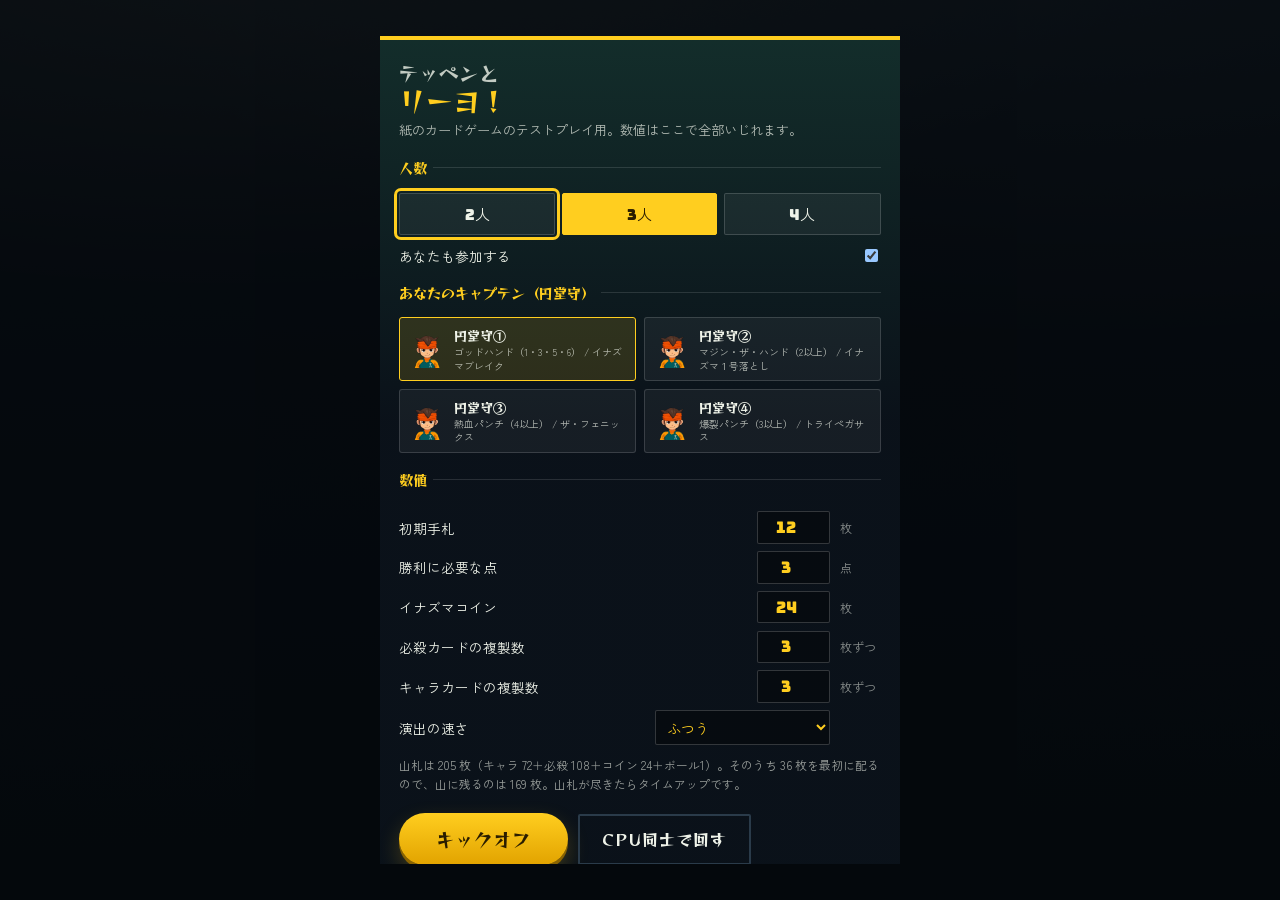
==== index.html @ 07a23176 "テストプレイ環境をゼロから作り直し 旧版の3つの問題に対応した。  1. 操作：右パネルのA/B/Cメニューを廃止し、カードを直接さわる方式に変更。    撃てるカードは黄色く光って「撃てる」と表示、" ====
<!doctype html>
<html lang="ja">
<head>
<meta charset="utf-8">
<meta name="viewport" content="width=device-width, initial-scale=1, viewport-fit=cover">
<meta name="color-scheme" content="dark">
<title>テッペンとリーヨ！ ── テストプレイ</title>
<link rel="preconnect" href="https://fonts.googleapis.com">
<link rel="preconnect" href="https://fonts.gstatic.com" crossorigin>
<link href="https://fonts.googleapis.com/css2?family=Reggae+One&family=Zen+Kaku+Gothic+New:wght@400;700;900&family=Bungee&display=swap" rel="stylesheet">
<link rel="stylesheet" href="css/base.css">
<link rel="stylesheet" href="css/card.css">
<link rel="stylesheet" href="css/board.css">
<link rel="stylesheet" href="css/fx.css">
</head>
<body>

<div id="app" class="app" hidden>

  <header class="scoreboard" id="scoreboard">
    <div class="scoreboard__brand">
      <span class="brand__bolt" aria-hidden="true">⚡</span>
      <span class="brand__name">テッペンとリーヨ！</span>
    </div>
    <div class="scoreboard__rows" id="scoreRows"></div>
    <div class="scoreboard__tools">
      <button type="button" class="tool" id="btnLog" aria-pressed="false">記録</button>
      <button type="button" class="tool" id="btnMenu">設定</button>
    </div>
  </header>

  <main class="pitch" id="pitch">
    <svg class="pitch__lines" viewBox="0 0 400 700" preserveAspectRatio="none" aria-hidden="true">
      <g fill="none" stroke="var(--line)" stroke-width="2" opacity=".26">
        <rect x="10" y="10" width="380" height="680"/>
        <line x1="10" y1="350" x2="390" y2="350"/>
        <circle cx="200" cy="350" r="70"/>
        <circle cx="200" cy="350" r="4" fill="var(--line)" stroke="none"/>
        <rect x="90" y="10" width="220" height="90"/>
        <rect x="150" y="10" width="100" height="38"/>
        <rect x="90" y="600" width="220" height="90"/>
        <rect x="150" y="652" width="100" height="38"/>
        <path d="M130 100 A70 70 0 0 0 270 100"/>
        <path d="M130 600 A70 70 0 0 1 270 600"/>
      </g>
    </svg>

    <section class="opponents" id="opponents" aria-label="相手"></section>

    <section class="fieldzone" id="fieldzone">
      <div class="zone-head">
        <span class="zone-head__label">場</span>
        <span class="zone-head__hint" id="fieldHint">コイン1枚で拾える</span>
      </div>
      <div class="field" id="field"></div>
    </section>

    <section class="me" id="me" aria-label="自分"></section>
  </main>

  <footer class="handbar">
    <div class="handbar__meta" id="handMeta"></div>
    <div class="hand" id="hand" aria-label="手札（伏せて持つカード）"></div>
  </footer>

  <div class="banner" id="banner" hidden></div>
</div>

<!-- 演出レイヤー -->
<div class="fx" id="fx" aria-hidden="true"></div>

<!-- リアクションなどの選択 -->
<div class="chooser" id="chooser" hidden>
  <div class="chooser__panel" role="dialog" aria-modal="true" aria-labelledby="chooserTitle">
    <h2 class="chooser__title" id="chooserTitle"></h2>
    <p class="chooser__sub" id="chooserSub"></p>
    <div class="chooser__cards" id="chooserCards"></div>
    <div class="chooser__foot" id="chooserFoot"></div>
  </div>
</div>

<!-- 記録（補助） -->
<aside class="logpane" id="logpane" hidden>
  <div class="logpane__head">記録<button type="button" class="logpane__close" id="btnLogClose">閉じる</button></div>
  <ol class="logpane__list" id="logList"></ol>
</aside>

<!-- 設定 / 開始 -->
<dialog class="sheet" id="setup">
  <form method="dialog" class="sheet__inner">
    <h1 class="sheet__title"><span>テッペンと</span><em>リーヨ！</em></h1>
    <p class="sheet__lead">紙のカードゲームのテストプレイ用。数値はここで全部いじれます。</p>

    <fieldset class="grp">
      <legend>人数</legend>
      <div class="seg" id="segPlayers" role="radiogroup" aria-label="人数"></div>
      <label class="row"><span>あなたも参加する</span>
        <input type="checkbox" id="optHuman" checked></label>
    </fieldset>

    <fieldset class="grp">
      <legend>あなたのキャプテン（円堂守）</legend>
      <div class="capgrid" id="capGrid"></div>
    </fieldset>

    <fieldset class="grp">
      <legend>数値</legend>
      <label class="num"><span>初期手札</span><input type="number" id="optHand" min="3" max="20" value="12"><i>枚</i></label>
      <label class="num"><span>勝利に必要な点</span><input type="number" id="optWin" min="1" max="9" value="3"><i>点</i></label>
      <label class="num"><span>イナズマコイン</span><input type="number" id="optCoin" min="0" max="80" value="24"><i>枚</i></label>
      <label class="num"><span>必殺カードの複製数</span><input type="number" id="optTech" min="1" max="6" value="3"><i>枚ずつ</i></label>
      <label class="num"><span>キャラカードの複製数</span><input type="number" id="optChar" min="1" max="6" value="3"><i>枚ずつ</i></label>
      <label class="num"><span>演出の速さ</span>
        <select id="optSpeed">
          <option value="1">じっくり</option>
          <option value="0.55" selected>ふつう</option>
          <option value="0.3">はやい</option>
          <option value="0">なし（数値だけ見る）</option>
        </select><i></i></label>
      <p class="grp__note" id="deckNote"></p>
    </fieldset>

    <div class="sheet__actions">
      <button type="button" class="btn btn--go" id="btnStart">キックオフ</button>
      <button type="button" class="btn btn--sub" id="btnSim">CPU同士で回す</button>
    </div>
  </form>
</dialog>

<!-- 一括対戦 -->
<dialog class="sheet" id="simdlg">
  <div class="sheet__inner">
    <h1 class="sheet__title"><em>CPU一括対戦</em></h1>
    <p class="sheet__lead">いまの設定のまま、CPUだけで回して統計を取ります。</p>
    <label class="num"><span>試合数</span><input type="number" id="simN" min="10" max="3000" step="10" value="300"><i>試合</i></label>
    <div class="sheet__actions">
      <button type="button" class="btn btn--go" id="btnSimRun">回す</button>
      <button type="button" class="btn btn--sub" id="btnSimClose">戻る</button>
    </div>
    <div class="simprog" id="simProg" hidden><div class="simprog__bar" id="simProgBar"></div></div>
    <div class="simout" id="simOut"></div>
  </div>
</dialog>

<!-- カード拡大 -->
<dialog class="zoom" id="zoom">
  <div class="zoom__inner" id="zoomInner"></div>
  <button type="button" class="zoom__close" id="zoomClose">閉じる</button>
</dialog>

<script src="js/data.js"></script>
<script src="js/engine.js"></script>
<script src="js/ai.js"></script>
<script src="js/sim.js"></script>
<script src="js/render.js"></script>
<script src="js/fx.js"></script>
<script src="js/ui.js"></script>
</body>
</html>
---- css/base.css ----
/* テッペンとリーヨ！ ── 土台
 * 色はナイターの少年サッカー場から取っている。
 * 芝は照明の下で青に寄るので緑を暗く冷たくし、雷の黄だけを一点だけ強く残す。
 */

:root{
  /* ピッチ */
  --grass:      #123D26;
  --grass-lit:  #1A5735;
  --grass-dark: #0C2A1A;
  --line:       #EFF3E9;

  /* イナズマ */
  --bolt:       #FFCE1F;
  --bolt-deep:  #E2A300;
  --raimon:     #E8541C;

  /* 夜 */
  --night:      #0A1119;
  --night-2:    #101B26;
  --steel:      #2A3B4A;

  /* 紙 */
  --paper:      #E9DFC9;
  --paper-2:    #D9CCB0;
  --ink:        #1B1710;
  --ink-soft:   #5A4F3C;

  /* ワザの種別色（原作の技エフェクトの色から） */
  --t-shoot:    #E8541C;
  --t-dribble:  #2FA9E0;
  --t-defense:  #3FAE6A;
  --t-catch:    #FFCE1F;

  --f-disp: 'Reggae One','Hiragino Maru Gothic ProN','Yu Gothic',sans-serif;
  --f-ui:   'Zen Kaku Gothic New','Hiragino Kaku Gothic ProN','Yu Gothic UI',sans-serif;
  --f-num:  'Bungee','Zen Kaku Gothic New',sans-serif;

  /* 角丸はわざと揃えない。紙は角がほぼ立っている、チップは丸い、パネルは切りっぱなし */
  --r-card: 3px;
  --r-chip: 999px;
  --r-btn:  2px;

  /* キックの当たり：勢いよく出てピタッと止まる */
  --ease-kick: cubic-bezier(.16,.94,.16,1);
  --ease-whip: cubic-bezier(.7,-0.3,.3,1.3);

  --cw: 74px;            /* カード幅の基準。画面幅で上書きする */
  --safe-b: env(safe-area-inset-bottom, 0px);
}

*,*::before,*::after{ box-sizing:border-box; }

html,body{ height:100%; }

body{
  margin:0;
  font-family:var(--f-ui);
  color:var(--line);
  background-color:var(--night);
  overflow:hidden;
  -webkit-text-size-adjust:100%;
  overscroll-behavior:none;
}

/* 背景：夜のスタジアム。
   1) 照明2灯（左上・右上から差す radial）
   2) 地平に向かう縦のグラデーション
   3) フィルムグレイン（feTurbulence をインラインSVGで。画像ファイル不要） */
body::before{
  content:"";
  position:fixed; inset:0; z-index:-2;
  background:
    radial-gradient(120% 70% at 18% -10%, rgba(255,240,200,.16), transparent 60%),
    radial-gradient(120% 70% at 84% -6%,  rgba(190,225,255,.12), transparent 62%),
    linear-gradient(178deg, var(--night-2) 0%, var(--night) 42%, #060B10 100%);
}
body::after{
  content:"";
  position:fixed; inset:0; z-index:-1; pointer-events:none;
  opacity:.075; mix-blend-mode:overlay;
  background-image:url("data:image/svg+xml,%3Csvg xmlns='http://www.w3.org/2000/svg' width='180' height='180'%3E%3Cfilter id='n'%3E%3CfeTurbulence type='fractalNoise' baseFrequency='.85' numOctaves='3' stitchTiles='stitch'/%3E%3C/filter%3E%3Crect width='180' height='180' filter='url(%23n)'/%3E%3C/svg%3E");
}

button{ font:inherit; color:inherit; }

:focus-visible{
  outline:3px solid var(--bolt);
  outline-offset:2px;
}

/* ---------------- ボタン ---------------- */
.btn{
  font-family:var(--f-disp);
  border:0; cursor:pointer;
  padding:.7em 1.4em;
  letter-spacing:.06em;
  background:var(--steel); color:var(--line);
  border-radius:var(--r-btn);
  transition:translate .16s var(--ease-kick), background-color .16s linear;
  translate:0;
}
.btn:active{ translate:0 2px; }
.btn--go{
  background:linear-gradient(180deg,var(--bolt) 0%,var(--bolt-deep) 100%);
  color:#2A1D00;
  border-radius:var(--r-chip);
  box-shadow:0 4px 0 #8A6300, 0 10px 22px rgba(255,206,31,.22);
  font-size:1.15rem;
  padding:.7em 2em;
}
.btn--go:active{ box-shadow:0 2px 0 #8A6300; }
.btn--sub{ background:transparent; border:2px solid var(--steel); }

.tool{
  font-family:var(--f-ui); font-size:.72rem; font-weight:700;
  background:rgba(255,255,255,.06); border:1px solid rgba(255,255,255,.14);
  color:var(--line); border-radius:var(--r-chip);
  padding:.32em .9em; cursor:pointer;
}
.tool[aria-pressed="true"]{ background:var(--bolt); color:#2A1D00; border-color:var(--bolt); }

/* ---------------- 設定シート ---------------- */
.sheet{
  border:0; padding:0; max-width:min(520px,94vw); width:100%;
  background:transparent; color:var(--line);
  max-height:92dvh;
}
.sheet::backdrop{ background:rgba(4,8,12,.82); }
.sheet__inner{
  background:
    linear-gradient(180deg, rgba(26,87,53,.30), rgba(10,17,25,.96) 46%),
    var(--night-2);
  border-top:4px solid var(--bolt);
  padding:1.4rem 1.2rem calc(1.4rem + var(--safe-b));
  max-height:92dvh; overflow:auto; overscroll-behavior:contain;
}
.sheet__title{
  font-family:var(--f-disp); font-size:1.7rem; margin:0 0 .1em;
  line-height:1.15; font-weight:400;
}
.sheet__title em{ font-style:normal; color:var(--bolt); }
.sheet__title span{ font-size:.72em; display:block; opacity:.8; }
.sheet__lead{ margin:0 0 1.1rem; font-size:.82rem; opacity:.72; line-height:1.6; }

.grp{ border:0; border-top:1px solid rgba(255,255,255,.12); margin:0 0 1rem; padding:.9rem 0 0; }
.grp legend{ font-family:var(--f-disp); font-size:.9rem; color:var(--bolt); padding:0 .4em 0 0; }
.grp__note{ font-size:.74rem; opacity:.62; margin:.7rem 0 0; line-height:1.6; }

.seg{ display:flex; gap:.4rem; flex-wrap:wrap; }
.seg button{
  flex:1 1 auto; min-inline-size:56px;
  background:rgba(255,255,255,.05); border:1px solid rgba(255,255,255,.16);
  border-radius:var(--r-btn); padding:.55em .2em; cursor:pointer;
  font-family:var(--f-num); font-size:.95rem;
}
.seg button[aria-checked="true"]{ background:var(--bolt); color:#2A1D00; border-color:var(--bolt); }

.row{ display:flex; align-items:center; justify-content:space-between; gap:1rem; margin-top:.7rem; font-size:.85rem; }
.num{ display:flex; align-items:center; gap:.6rem; margin:.45rem 0; font-size:.85rem; }
.num span{ flex:1 1 auto; }
.num i{ font-style:normal; opacity:.55; font-size:.75rem; inline-size:3.4em; }
.num input{
  inline-size:4.6em; text-align:center;
  font-family:var(--f-num); font-size:1rem;
  background:rgba(0,0,0,.35); color:var(--bolt);
  border:1px solid rgba(255,255,255,.18); border-radius:var(--r-btn);
  padding:.3em;
}
.num select{
  font-family:var(--f-ui); font-size:.86rem;
  background:rgba(0,0,0,.35); color:var(--bolt);
  border:1px solid rgba(255,255,255,.18); border-radius:var(--r-btn);
  padding:.4em .5em;
}

.capgrid{ display:grid; grid-template-columns:repeat(2,1fr); gap:.5rem; }
.capgrid button{
  display:grid; grid-template-columns:auto 1fr; gap:.5rem; align-items:center;
  text-align:left; cursor:pointer;
  background:rgba(255,255,255,.05); border:1px solid rgba(255,255,255,.15);
  border-radius:var(--r-card); padding:.5rem;
}
.capgrid button[aria-checked="true"]{ border-color:var(--bolt); background:rgba(255,206,31,.14); }
.capgrid img{ inline-size:38px; block-size:38px; object-fit:cover; border-radius:2px; }
.capgrid b{ font-family:var(--f-disp); font-size:.82rem; font-weight:400; display:block; }
.capgrid small{ font-size:.62rem; opacity:.7; line-height:1.35; display:block; }

.sheet__actions{ display:flex; gap:.6rem; align-items:center; flex-wrap:wrap; margin-top:1.2rem; }

.simprog{ block-size:6px; background:rgba(255,255,255,.1); margin-top:1rem; }
.simprog__bar{ block-size:100%; inline-size:0%; background:var(--bolt); transition:inline-size .2s linear; }
.simout{ margin-top:1rem; font-size:.76rem; line-height:1.7; }
.simout table{ inline-size:100%; border-collapse:collapse; margin:.5rem 0 1rem; }
.simout th,.simout td{ text-align:left; padding:.28em .4em; border-bottom:1px solid rgba(255,255,255,.1); }
.simout td:last-child,.simout th:last-child{ text-align:right; font-family:var(--f-num); font-size:.8rem; }
.simout h3{ font-family:var(--f-disp); font-size:.92rem; color:var(--bolt); margin:1.2rem 0 .2rem; font-weight:400; }
.simout .flag{ color:var(--raimon); font-weight:700; }

/* ---------------- カード拡大 ---------------- */
.zoom{ border:0; background:transparent; padding:0; max-inline-size:100vw; }
.zoom::backdrop{ background:rgba(4,8,12,.9); }
.zoom__inner{ display:grid; place-items:center; padding:1rem; }
.zoom__inner .card{ --cw:min(74vw,300px); cursor:default; }
.zoom__close{
  display:block; margin:1rem auto 0; background:none; border:1px solid rgba(255,255,255,.3);
  color:var(--line); border-radius:var(--r-chip); padding:.5em 1.6em; cursor:pointer; font-size:.8rem;
}

@media (prefers-reduced-motion: reduce){
  *{ animation-duration:.01ms !important; animation-iteration-count:1 !important; transition-duration:.01ms !important; }
}
---- css/card.css ----
/* テッペンとリーヨ！ ── カード
 * 紙のボードゲームなので、カードは光る板ではなく「紙」に寄せる。
 * 角はほぼ立てて（3px）、地は生成り、縁に印刷の版ズレを1本だけ入れる。
 */

.card{
  --w:var(--cw);
  inline-size:var(--w);
  block-size:calc(var(--w) * 1.4);
  flex:0 0 auto;
  position:relative;
  display:grid;
  grid-template-rows:auto 1fr auto;
  background:var(--paper);
  color:var(--ink);
  border-radius:var(--r-card);
  box-shadow:0 1px 0 rgba(0,0,0,.5), 0 6px 14px rgba(0,0,0,.42);
  overflow:hidden;
  cursor:pointer;
  user-select:none; -webkit-user-select:none;
  -webkit-tap-highlight-color:transparent;
  touch-action:manipulation;
  translate:0; rotate:0deg; scale:1;
  transition:translate .18s var(--ease-kick), scale .18s var(--ease-kick), filter .18s linear;
}
.card::after{                       /* 印刷の版ズレ。1本だけ */
  content:""; position:absolute; inset:0;
  border-radius:inherit; pointer-events:none;
  box-shadow:inset 0 0 0 1px rgba(27,23,16,.35);
}

.card__name{
  font-family:var(--f-disp); font-weight:400;
  font-size:calc(var(--w) * .132);
  line-height:1.25;
  padding:.34em .42em .3em;
  background:var(--ink); color:var(--paper);
  display:flex; align-items:center; gap:.3em;
  white-space:nowrap; overflow:hidden; text-overflow:ellipsis;
}
.card__art{
  background-size:cover; background-position:center 22%;
  background-color:var(--paper-2);
  position:relative; min-block-size:0;
}
.card__art::after{                  /* 紙の目 */
  content:""; position:absolute; inset:0;
  background:repeating-linear-gradient(0deg, rgba(0,0,0,.045) 0 1px, transparent 1px 3px);
  mix-blend-mode:multiply;
}
.card__foot{
  font-size:calc(var(--w) * .105);
  line-height:1.32;
  padding:.3em .38em .34em;
  background:linear-gradient(180deg, rgba(233,223,201,0), var(--paper) 32%);
}

/* ワザ名の行（キャラカード） */
.tline{ display:flex; align-items:center; gap:.24em; white-space:nowrap; overflow:hidden; }
.tline + .tline{ margin-top:.15em; }
.tline b{ font-weight:700; overflow:hidden; text-overflow:ellipsis; }
.tline .req{ font-size:.82em; color:var(--ink-soft); }

/* 種別アイコン */
.ic{
  inline-size:1.05em; block-size:1.05em; flex:0 0 auto;
  border-radius:2px; display:inline-grid; place-items:center;
  font-size:.78em; font-weight:900; color:#fff;
  font-family:var(--f-ui);
}
.ic--シュート{ background:var(--t-shoot); }
.ic--ドリブル{ background:var(--t-dribble); }
.ic--ディフェンス{ background:var(--t-defense); }
.ic--キャッチ{ background:var(--t-catch); color:#3A2A00; }

/* ポジションの角バッジ */
.card__pos{
  position:absolute; inset-block-start:calc(var(--w)*.20); inset-inline-end:0;
  font-family:var(--f-num); font-size:calc(var(--w)*.105);
  background:var(--ink); color:var(--paper);
  padding:.15em .4em;
}
.card__pos[data-pos="GK"]{ background:var(--bolt); color:#3A2A00; }

/* 必殺カードの左端の色帯 */
.card--tech::before{
  content:""; position:absolute; inset-block:0; inset-inline-start:0; inline-size:4px; z-index:2;
}
.card--シュート::before{ background:var(--t-shoot); }
.card--ドリブル::before{ background:var(--t-dribble); }
.card--ディフェンス::before{ background:var(--t-defense); }
.card--キャッチ::before{ background:var(--t-catch); }

/* 出目 */
.dice-need{
  font-family:var(--f-num); font-size:calc(var(--w)*.11);
  background:var(--ink); color:var(--bolt);
  display:inline-block; padding:.1em .45em; margin-top:.2em;
  letter-spacing:.04em;
}
.pierce{
  display:inline-block; font-weight:900; font-size:calc(var(--w)*.1);
  background:var(--raimon); color:#fff; padding:.1em .4em; margin-block-end:.15em;
}

/* コイン・ボール */
.card--coin,.card--ball{ display:grid; place-items:center; grid-template-rows:1fr; }
.card--coin{
  background:radial-gradient(circle at 38% 30%, #FFE58A, var(--bolt) 42%, var(--bolt-deep) 78%);
}
.card--coin .glyph{ font-size:calc(var(--w)*.5); color:#7A5500; line-height:1; }
.card--coin .cap{ font-family:var(--f-disp); font-size:calc(var(--w)*.11); color:#5D4100; }
.card--ball{ background:radial-gradient(circle at 40% 32%, #fff, #C8CFC4 70%, #8B948A); }
.card--ball .glyph{ font-size:calc(var(--w)*.44); line-height:1; }
.card--ball .cap{ font-family:var(--f-disp); font-size:calc(var(--w)*.11); color:#2A2E28; }

/* 裏面（相手の伏せ札） */
.card--back{
  background:
    repeating-linear-gradient(135deg, rgba(0,0,0,.14) 0 4px, transparent 4px 8px),
    linear-gradient(160deg, #2B4A6E, #16283C);
  display:grid; place-items:center;
}
.card--back .glyph{ font-size:calc(var(--w)*.42); color:var(--bolt); opacity:.85; }

/* ---------------- 状態 ---------------- */

/* 今すぐ撃てる／拾える：黄の縁がつき、浮き上がり、何ができるかが札に出る */
.card.is-live{ translate:0 -9px; }
.card.is-live::after{
  box-shadow:inset 0 0 0 2px var(--bolt), 0 0 16px rgba(255,206,31,.65);
}
.card__hot{
  position:absolute; inset-block-end:0; inset-inline:0; z-index:4;
  font-family:var(--f-disp); font-size:calc(var(--w)*.115); text-align:center;
  background:var(--bolt); color:#3A2A00; padding:.12em 0;
  letter-spacing:.08em;
}

/* 相手の番：自分の札は沈む */
.card.is-dim{
  filter:saturate(.3) brightness(.6);
  translate:0 6px;
}
.card.is-dim::after{ box-shadow:inset 0 0 0 1px rgba(0,0,0,.45); }

/* 選択中 */
.card.is-sel{ translate:0 -18px; scale:1.06; z-index:6; }
.card.is-sel::after{ box-shadow:inset 0 0 0 3px var(--raimon), 0 0 24px rgba(232,84,28,.6); }

/* 手札とベンチのカードは、横スワイプはブラウザに任せて縦ドラッグだけ拾う。
   こうしないと手札を横にスクロールできなくなる。 */
.hand .card, .me .card{ touch-action:pan-x; }
.field .card{ touch-action:pan-y; }

/* キャプテン */
.card.is-captain::after{ box-shadow:inset 0 0 0 2px var(--raimon); }
.card__cap{
  position:absolute; inset-block-start:0; inset-inline-start:0; z-index:3;
  font-family:var(--f-disp); font-size:calc(var(--w)*.1);
  background:var(--raimon); color:#fff; padding:.12em .5em;
}

/* 掴んでいる最中 */
.card.is-drag{
  position:fixed; z-index:90; pointer-events:none;
  transition:none; scale:1.1; rotate:-4deg;
  box-shadow:0 18px 34px rgba(0,0,0,.6);
}

/* ちいさい表示（相手の場・場のカード） */
.card--mini{ --w:calc(var(--cw) * .72); }
.card--nano{ --w:calc(var(--cw) * .56); }
.card--nano .card__foot{ display:none; }
.card--nano{ grid-template-rows:auto 1fr; }
---- css/board.css ----
/* テッペンとリーヨ！ ── 盤面
 * 縦にピッチを見下ろす。上が相手ゴール側、下が自分。
 * 芝は「刈り跡の縞」で表現する。ベタ塗りにはしない。
 */

.app{
  position:fixed; inset:0;
  display:grid;
  grid-template-rows:auto 1fr auto;
  block-size:100dvh;
  max-inline-size:100%;
}
.app[hidden]{ display:none; }

/* ---------------- スコアボード ---------------- */
.scoreboard{
  display:grid;
  grid-template-columns:auto 1fr auto;
  align-items:center; gap:.5rem;
  padding:calc(env(safe-area-inset-top,0px) + .35rem) .6rem .35rem;
  background:linear-gradient(180deg,#0B141D,#0A1119 70%,rgba(10,17,25,.3));
  border-block-end:1px solid rgba(255,206,31,.22);
  position:relative; z-index:20;
}
.scoreboard__brand{ display:flex; align-items:center; gap:.25rem; }
.brand__bolt{ color:var(--bolt); font-size:.9rem; filter:drop-shadow(0 0 6px rgba(255,206,31,.6)); }
.brand__name{
  font-family:var(--f-disp); font-size:.68rem; line-height:1.1;
  inline-size:5.2em; color:var(--line); opacity:.9;
}
.scoreboard__rows{
  display:flex; gap:.3rem; overflow-x:auto; overscroll-behavior-x:contain;
  scrollbar-width:none;
}
.scoreboard__rows::-webkit-scrollbar{ display:none; }
.scoreboard__tools{ display:flex; gap:.3rem; }

.pchip{
  flex:0 0 auto;
  display:grid; grid-template-columns:auto auto; gap:0 .35rem;
  align-items:center;
  padding:.22rem .5rem .24rem;
  background:rgba(255,255,255,.05);
  border:1px solid rgba(255,255,255,.12);
  border-radius:var(--r-btn);
  min-inline-size:5.4em;
}
.pchip__name{ font-size:.64rem; font-weight:700; white-space:nowrap; max-inline-size:5em; overflow:hidden; text-overflow:ellipsis; }
.pchip__score{ font-family:var(--f-num); font-size:1.05rem; line-height:1; color:var(--bolt); grid-row:1/3; }
.pchip__meta{ font-size:.56rem; opacity:.66; white-space:nowrap; }
.pchip.is-turn{ background:rgba(255,206,31,.16); border-color:var(--bolt); }
.pchip.is-ball .pchip__name::after{ content:" ●"; color:#fff; }
.pchip.is-me .pchip__name{ color:var(--bolt); }
.pchip.is-target{ animation:targetPulse 1s var(--ease-kick) infinite; cursor:pointer; }

/* ---------------- ピッチ ---------------- */
.pitch{
  position:relative;
  display:grid;
  grid-template-rows:auto 1fr auto;
  min-block-size:0;
  background:
    repeating-linear-gradient(180deg,
      var(--grass) 0 34px, var(--grass-lit) 34px 68px);
  background-blend-mode:normal;
  box-shadow:inset 0 40px 60px -30px rgba(0,0,0,.75), inset 0 -40px 60px -30px rgba(0,0,0,.7);
}
.pitch::before{                      /* 照明の落ち方。芝の上に一段のせる */
  content:""; position:absolute; inset:0; pointer-events:none;
  background:
    radial-gradient(90% 55% at 50% -12%, rgba(255,248,220,.20), transparent 70%),
    radial-gradient(70% 50% at 50% 118%, rgba(120,200,255,.10), transparent 70%);
}
.pitch__lines{
  position:absolute; inset:0; inline-size:100%; block-size:100%;
  pointer-events:none;
}

/* ---------------- 相手 ---------------- */
.opponents{
  position:relative; z-index:2;
  display:flex; gap:.45rem;
  padding:.5rem .5rem .3rem;
  overflow-x:auto; overscroll-behavior-x:contain;
  scrollbar-width:none;
}
.opponents::-webkit-scrollbar{ display:none; }

.opp{
  flex:0 0 auto;
  min-inline-size:calc(var(--cw) * 1.5);
  max-inline-size:calc(var(--cw) * 3.4);
  padding:.3rem .35rem .35rem;
  background:linear-gradient(180deg, rgba(6,12,10,.62), rgba(6,12,10,.34));
  border:1px solid rgba(255,255,255,.12);
  border-block-start:3px solid var(--steel);
  border-radius:0 0 var(--r-card) var(--r-card);
  transition:border-color .2s linear, background-color .2s linear;
}
.opp.is-turn{ border-block-start-color:var(--bolt); background:linear-gradient(180deg, rgba(255,206,31,.16), rgba(6,12,10,.4)); }
.opp.is-targetable{ cursor:pointer; border-block-start-color:var(--raimon); animation:targetPulse 1.1s var(--ease-kick) infinite; }
.opp__head{ display:flex; align-items:baseline; gap:.3rem; margin-block-end:.28rem; }
.opp__name{ font-family:var(--f-disp); font-size:.7rem; }
.opp__score{ font-family:var(--f-num); font-size:.82rem; color:var(--bolt); }
.opp__ball{ font-size:.7rem; }
.opp__cards{ display:flex; gap:.18rem; flex-wrap:wrap; }
.opp__hidden{
  display:flex; align-items:center; gap:.2rem;
  font-size:.6rem; opacity:.72; margin-block-start:.25rem;
  font-family:var(--f-num);
}
.opp__hidden .fan{
  inline-size:14px; block-size:19px; border-radius:1px;
  background:linear-gradient(160deg,#2B4A6E,#16283C);
  border:1px solid rgba(255,255,255,.18);
  margin-inline-end:-8px;
}
.opp__hidden .fan:last-of-type{ margin-inline-end:.35rem; }

/* ---------------- 場 ---------------- */
.fieldzone{
  position:relative; z-index:2;
  min-block-size:0;
  display:grid; grid-template-rows:auto 1fr;
  padding:.2rem .5rem;
}
.zone-head{ display:flex; align-items:baseline; gap:.5rem; padding:.1rem .1rem .25rem; }
.zone-head__label{
  font-family:var(--f-disp); font-size:.78rem; color:var(--line);
  background:rgba(0,0,0,.4); padding:.1em .7em; border-radius:var(--r-chip);
}
.zone-head__hint{ font-size:.6rem; opacity:.6; }

.field{
  display:flex; flex-wrap:wrap; gap:.3rem;
  align-content:flex-start;
  overflow-y:auto; overscroll-behavior:contain;
  padding:.15rem 0 .3rem;
  min-block-size:calc(var(--cw) * .9);
  border:1px dashed rgba(239,243,233,.16);
  border-inline:0;
  transition:background-color .18s linear, box-shadow .18s linear;
}
.field.is-dropzone{
  background:rgba(255,206,31,.12);
  box-shadow:inset 0 0 0 2px var(--bolt);
}
.field.is-hot{
  background:rgba(255,206,31,.26);
  box-shadow:inset 0 0 0 3px var(--bolt);
}
.opp.is-hot{
  background:rgba(232,84,28,.3);
  border-block-start-color:var(--bolt);
}
.field__empty{
  font-size:.68rem; opacity:.45; padding:.8rem .2rem; inline-size:100%;
}

/* ---------------- 自分 ---------------- */
.me{
  position:relative; z-index:2;
  display:flex; gap:.35rem; align-items:flex-end;
  padding:.3rem .5rem .45rem;
  overflow-x:auto; overscroll-behavior-x:contain;
  background:linear-gradient(180deg, transparent, rgba(6,12,10,.55));
  scrollbar-width:none;
}
.me::-webkit-scrollbar{ display:none; }
.me__label{
  position:sticky; inset-inline-start:0;
  font-family:var(--f-disp); font-size:.6rem; writing-mode:vertical-rl;
  opacity:.55; padding-block:.2rem; flex:0 0 auto;
}

/* ---------------- 手札バー ---------------- */
.handbar{
  position:relative; z-index:10;
  background:linear-gradient(180deg,#0B141D 0%,#070D13 100%);
  border-block-start:2px solid rgba(255,206,31,.3);
  padding-block-end:var(--safe-b);
  overflow:hidden;
}
/* 自分の番が来た瞬間に、手札の帯を照明が一度だけ舐める。
   カード1枚ずつを点滅させると動きが散らかるので、走らせるのはこの1本だけ。 */
.handbar::after{
  content:""; position:absolute; inset-block:0; inline-size:40%;
  background:linear-gradient(90deg, transparent, rgba(255,206,31,.28), transparent);
  translate:-120% 0; pointer-events:none; opacity:0;
}
.handbar.is-lit{ border-block-start-color:var(--bolt); }
.handbar.is-lit::after{ animation:handSweep .85s var(--ease-kick) 1; }
@keyframes handSweep{
  from{ translate:-120% 0; opacity:1 } to{ translate:320% 0; opacity:0 }
}
.handbar__meta{
  display:flex; gap:.8rem; align-items:center;
  padding:.3rem .6rem .1rem;
  font-size:.62rem; opacity:.75; font-family:var(--f-num);
  white-space:nowrap; overflow-x:auto; scrollbar-width:none;
}
.handbar__meta::-webkit-scrollbar{ display:none; }
.handbar__meta b{ color:var(--bolt); }
.hand{
  display:flex; gap:.3rem; align-items:flex-end;
  padding:.55rem .6rem .7rem;
  overflow-x:auto; overscroll-behavior-x:contain;
  min-block-size:calc(var(--cw) * 1.55);
  scrollbar-width:none;
}
.hand::-webkit-scrollbar{ display:none; }
.hand__empty{ font-size:.7rem; opacity:.5; padding:1.2rem .4rem; }

/* カードにくっつく操作チップ。
   手札は横スクロールするので、カードの中に入れると切れてしまう。
   body 直下に fixed で置いて、カードの真上に貼りつける。 */
#actsLayer{
  position:fixed; z-index:95;
  display:flex; gap:.25rem; flex-wrap:wrap; justify-content:center;
  max-inline-size:calc(100vw - 16px);
}
.acts{
  display:flex; gap:.25rem; flex-wrap:wrap; justify-content:center;
  white-space:nowrap;
}
.acts button{
  font-family:var(--f-disp); font-size:.68rem;
  background:var(--raimon); color:#fff; border:0;
  border-radius:var(--r-chip); padding:.38em 1em;
  box-shadow:0 3px 0 #92300C, 0 8px 16px rgba(0,0,0,.5);
  cursor:pointer; translate:0;
  transition:translate .12s var(--ease-kick);
}
.acts button:active{ translate:0 2px; }
.acts button.sub{ background:var(--steel); box-shadow:0 3px 0 #16232E; }

/* ---------------- 中央バナー ---------------- */
.banner{
  position:absolute; inset-inline:0; inset-block-start:calc(50% - 2.2rem);
  z-index:30; text-align:center; pointer-events:none;
}
.banner[hidden]{ display:none; }
.banner span{
  display:inline-block;
  font-family:var(--f-disp); font-size:1rem;
  background:rgba(8,14,20,.9); color:var(--bolt);
  border-block:2px solid var(--bolt);
  padding:.45em 1.4em;
  box-shadow:0 10px 30px rgba(0,0,0,.6);
}

@keyframes targetPulse{
  0%,100%{ box-shadow:0 0 0 0 rgba(232,84,28,.55); }
  50%    { box-shadow:0 0 0 7px rgba(232,84,28,0); }
}

/* ---------------- 記録（補助） ---------------- */
.logpane{
  position:fixed; inset-block:0; inset-inline-end:0; z-index:60;
  inline-size:min(320px,84vw);
  background:rgba(7,12,17,.96);
  border-inline-start:2px solid var(--bolt);
  display:flex; flex-direction:column;
  padding-block-end:var(--safe-b);
}
.logpane[hidden]{ display:none; }
.logpane__head{
  display:flex; justify-content:space-between; align-items:center;
  font-family:var(--f-disp); font-size:.85rem; color:var(--bolt);
  padding:calc(env(safe-area-inset-top,0px) + .7rem) .8rem .5rem;
  border-block-end:1px solid rgba(255,255,255,.12);
}
.logpane__close{ background:none; border:1px solid rgba(255,255,255,.25); border-radius:var(--r-chip); font-size:.66rem; padding:.3em 1em; cursor:pointer; color:var(--line); font-family:var(--f-ui); }
.logpane__list{ margin:0; padding:.5rem .8rem 1.5rem 1.6rem; overflow-y:auto; font-size:.72rem; line-height:1.65; }
.logpane__list li{ margin-block-end:.35rem; opacity:.85; }
.logpane__list li.hi{ color:var(--bolt); opacity:1; font-weight:700; }
.logpane__list li.turnsep{ list-style:none; margin-inline-start:-1rem; opacity:.4; font-size:.62rem; border-block-start:1px solid rgba(255,255,255,.12); padding-block-start:.35rem; }

/* ---------------- 選択パネル ---------------- */
.chooser{
  position:fixed; inset:0; z-index:70;
  display:grid; place-items:end center;
  background:rgba(4,8,12,.72);
  padding:0;
}
.chooser[hidden]{ display:none; }
.chooser__panel{
  inline-size:100%; max-inline-size:640px;
  background:linear-gradient(180deg,rgba(26,87,53,.35),rgba(8,14,20,.98) 40%);
  border-block-start:4px solid var(--raimon);
  padding:.9rem .8rem calc(1rem + var(--safe-b));
  max-block-size:82dvh; overflow:auto; overscroll-behavior:contain;
}
.chooser__title{ font-family:var(--f-disp); font-size:1.05rem; margin:0 0 .2rem; font-weight:400; }
.chooser__sub{ font-size:.74rem; opacity:.75; margin:0 0 .7rem; line-height:1.6; }
.chooser__cards{ display:flex; gap:.45rem; overflow-x:auto; padding:.4rem .1rem .6rem; align-items:flex-end; }
.chooser__cards .opt{ flex:0 0 auto; display:grid; gap:.25rem; justify-items:center; cursor:pointer; background:none; border:0; padding:0; }
.chooser__cards .opt .lbl{ font-family:var(--f-num); font-size:.66rem; color:var(--bolt); }
.chooser__cards .opt .sub{ font-size:.6rem; opacity:.7; font-family:var(--f-ui); }
.chooser__foot{ display:flex; gap:.5rem; flex-wrap:wrap; }

/* 素手キャッチ・見送りの札 */
.bare{
  inline-size:var(--cw); block-size:calc(var(--cw)*1.4);
  border-radius:var(--r-card);
  display:grid; place-items:center; gap:.2rem; text-align:center;
  background:linear-gradient(170deg,#2A3B4A,#16222C);
  border:2px dashed rgba(255,255,255,.3);
  font-family:var(--f-disp); font-size:.68rem; padding:.4rem; color:var(--line);
}
.bare.pass{ border-style:solid; border-color:rgba(255,255,255,.18); opacity:.8; }
.bare .big{ font-family:var(--f-num); font-size:1.1rem; color:var(--bolt); }

/* ---------------- 画面幅 ---------------- */
@media (min-width:420px){ :root{ --cw:82px; } }
@media (min-width:600px){ :root{ --cw:92px; } }
@media (min-width:900px){
  :root{ --cw:104px; }
  .app{ max-inline-size:900px; margin-inline:auto; box-shadow:0 0 90px rgba(0,0,0,.7); }
}
@media (max-height:640px){
  :root{ --cw:64px; }
  .brand__name{ display:none; }
}
---- css/fx.css ----
/* テッペンとリーヨ！ ── 演出
 * 動きはここ1か所に集める。signature は「必殺技カットイン」。
 * イージングは --ease-kick（勢いよく出てピタッと止まる ＝ ボールを蹴った当たり）。
 */

.fx{
  position:fixed; inset:0; z-index:80;
  pointer-events:none; overflow:hidden;
}

/* ---------------- 必殺技カットイン（signature） ---------------- */
.cutin{
  position:absolute; inset:0;
  display:grid; place-items:center;
  background:radial-gradient(120% 80% at 50% 50%, rgba(6,10,14,.55), rgba(4,7,10,.92));
  animation:cutinFade .18s linear;
}
.cutin__band{
  position:absolute; inset-inline:-12%; block-size:38vmin;
  rotate:-7deg;
  background:linear-gradient(90deg, transparent, var(--band,var(--t-shoot)) 12%, var(--band,var(--t-shoot)) 88%, transparent);
  opacity:.9;
  transform-origin:left center;
  animation:bandSweep .42s var(--ease-kick) both;
  box-shadow:0 0 60px rgba(0,0,0,.6);
}
.cutin__band::before,.cutin__band::after{
  content:""; position:absolute; inset-inline:0; block-size:3px; background:var(--bolt);
}
.cutin__band::before{ inset-block-start:-3px; }
.cutin__band::after{ inset-block-end:-3px; }

.cutin__art{
  position:absolute; inset-inline-start:2%; inset-block-start:50%;
  inline-size:min(46vw,240px); aspect-ratio:1/1;
  translate:0 -50%;
  background-size:cover; background-position:center 24%;
  border:3px solid var(--paper);
  box-shadow:0 16px 40px rgba(0,0,0,.7);
  rotate:-4deg;
  animation:artIn .34s var(--ease-kick) .06s both;
  clip-path:polygon(6% 0, 100% 0, 94% 100%, 0 100%);
}
.cutin__text{
  position:absolute; inset-inline-end:3%; inset-block-start:50%;
  translate:0 -50%; text-align:right;
  max-inline-size:56vw;
  animation:textIn .3s var(--ease-kick) .16s both;
}
.cutin__kind{
  font-family:var(--f-ui); font-weight:900; font-size:.8rem;
  letter-spacing:.4em; color:#fff; opacity:.85; margin-block-end:.15em;
}
.cutin__name{
  font-family:var(--f-disp); font-weight:400;
  font-size:clamp(1.5rem,7.4vw,3rem); line-height:1.06;
  color:var(--paper);
  -webkit-text-stroke:2px var(--ink);
  paint-order:stroke fill;
  text-shadow:0 4px 0 var(--ink), 0 10px 26px rgba(0,0,0,.7);
}
.cutin__by{
  font-family:var(--f-ui); font-size:.72rem; font-weight:700;
  color:var(--bolt); margin-block-start:.35em;
}
.cutin__tag{
  display:inline-block; margin-block-start:.4em;
  font-family:var(--f-disp); font-size:.8rem;
  background:var(--raimon); color:#fff; padding:.18em .8em;
  rotate:-2deg;
}
.cutin.is-out{ animation:cutinOut .3s var(--ease-whip) both; }

@keyframes cutinFade{ from{ opacity:0 } to{ opacity:1 } }
@keyframes cutinOut{ to{ opacity:0; translate:14vw 0; scale:1.1 } }
@keyframes bandSweep{ from{ scale:0 1; opacity:0 } to{ scale:1 1; opacity:.9 } }
@keyframes artIn{ from{ translate:-60vw -50%; rotate:-16deg } to{ translate:0 -50%; rotate:-4deg } }
@keyframes textIn{ from{ translate:44vw -50%; opacity:0 } to{ translate:0 -50%; opacity:1 } }

/* 稲妻 */
.bolt{
  position:absolute; inset-block:0; inline-size:6px;
  background:var(--bolt); opacity:0;
  filter:drop-shadow(0 0 12px var(--bolt));
  clip-path:polygon(50% 0,100% 42%,58% 46%,100% 100%,0 56%,42% 52%,0 0);
  animation:boltFlash .5s steps(1) both;
}
@keyframes boltFlash{
  0%,100%{ opacity:0 } 12%{ opacity:1 } 24%{ opacity:0 } 36%{ opacity:.9 } 48%{ opacity:0 }
}

/* ---------------- サイコロ ---------------- */
.diceStage{
  position:absolute; inset:0; display:grid; place-items:center; gap:.9rem;
  background:radial-gradient(60% 40% at 50% 50%, rgba(6,10,14,.8), rgba(4,7,10,.94));
  grid-auto-flow:row;
  align-content:center;
}
.diceStage__who{ font-family:var(--f-disp); font-size:.9rem; color:var(--line); }
.die{
  inline-size:min(30vw,132px); aspect-ratio:1/1;
  background:linear-gradient(160deg,#FFFDF6,#DCD4C0);
  border-radius:14%;
  box-shadow:inset 0 -8px 0 rgba(0,0,0,.14), 0 18px 34px rgba(0,0,0,.6);
  display:grid; grid-template:repeat(3,1fr)/repeat(3,1fr);
  padding:12%;
  rotate:0deg; scale:1;
}
.die.is-rolling{ animation:dieTumble .72s var(--ease-kick) both; }
.die.is-hit{ animation:dieHit .5s var(--ease-kick) both; }
.die.is-miss{ animation:dieMiss .45s var(--ease-kick) both; }
.die i{ border-radius:50%; background:var(--ink); inline-size:78%; block-size:78%; place-self:center; opacity:0; }
.die i.on{ opacity:1; }
.die.is-hit i.on{ background:var(--raimon); }

@keyframes dieTumble{
  0%  { rotate:0deg;   scale:.6; translate:0 -40px }
  30% { rotate:220deg; scale:1.15 }
  60% { rotate:430deg; scale:.95 }
  85% { rotate:700deg; scale:1.04 }
  100%{ rotate:720deg; scale:1;  translate:0 0 }
}
@keyframes dieHit{
  0%{ scale:1 } 40%{ scale:1.28 } 100%{ scale:1.12 }
}
@keyframes dieMiss{
  0%{ scale:1 } 30%{ translate:-10px 0 } 55%{ translate:10px 0 } 80%{ translate:-5px 0 } 100%{ translate:0 0; scale:.92; }
}

.needrow{ display:flex; gap:.35rem; }
.needrow .pip{
  inline-size:2rem; block-size:2rem; border-radius:var(--r-btn);
  display:grid; place-items:center;
  font-family:var(--f-num); font-size:.9rem;
  background:rgba(255,255,255,.08); color:rgba(255,255,255,.35);
  border:1px solid rgba(255,255,255,.14);
}
.needrow .pip.need{ background:rgba(255,206,31,.2); color:var(--bolt); border-color:var(--bolt); }
.needrow .pip.rolled{ outline:3px solid var(--raimon); outline-offset:1px; }
.diceStage__verdict{
  font-family:var(--f-disp); font-size:1.5rem;
  padding:.2em 1em; border-block:3px solid;
}
.diceStage__verdict.ok{ color:var(--bolt); border-color:var(--bolt); }
.diceStage__verdict.ng{ color:#FF7A55; border-color:#FF7A55; }

/* ---------------- ゴール ---------------- */
.goalfx{
  position:absolute; inset:0; display:grid; place-items:center;
  background:radial-gradient(60% 45% at 50% 45%, rgba(255,206,31,.28), rgba(4,7,10,.9));
  animation:goalFlash .5s steps(2) 2;
}
.goalfx__word{
  font-family:var(--f-disp); font-size:clamp(3rem,18vw,7rem);
  color:var(--bolt); line-height:.9;
  -webkit-text-stroke:3px var(--ink); paint-order:stroke fill;
  text-shadow:0 8px 0 var(--ink), 0 22px 40px rgba(0,0,0,.8);
  animation:goalPop .6s var(--ease-whip) both;
}
.goalfx__who{ font-family:var(--f-disp); font-size:1.1rem; margin-block-start:.6rem; color:var(--line); }
@keyframes goalPop{ 0%{ scale:.2; rotate:-14deg } 70%{ scale:1.16; rotate:3deg } 100%{ scale:1; rotate:-2deg } }
@keyframes goalFlash{ 0%,100%{ opacity:1 } 50%{ opacity:.72 } }

.spark{
  position:absolute; inline-size:4px; block-size:22px; background:var(--bolt);
  border-radius:2px; opacity:0;
}

/* ---------------- 飛ぶカード ---------------- */
.flyer{
  position:fixed; z-index:88; pointer-events:none;
  border-radius:var(--r-card);
  box-shadow:0 14px 30px rgba(0,0,0,.6);
  background-size:cover; background-position:center 22%;
  background-color:var(--paper);
}
.flyball{
  position:fixed; z-index:88; pointer-events:none;
  inline-size:34px; block-size:34px; border-radius:50%;
  background:radial-gradient(circle at 38% 30%,#fff,#C9D0C5 66%,#8B948A);
  box-shadow:0 6px 14px rgba(0,0,0,.55);
  display:grid; place-items:center; font-size:20px;
}

/* ---------------- 小さい通知 ---------------- */
.toast{
  position:absolute; inset-inline:0; inset-block-start:34%;
  display:grid; place-items:center;
}
.toast span{
  font-family:var(--f-disp); font-size:.9rem;
  background:rgba(8,14,20,.94); color:var(--line);
  border-inline-start:4px solid var(--bolt);
  padding:.5em 1.1em; max-inline-size:82vw; text-align:center;
  box-shadow:0 12px 26px rgba(0,0,0,.55);
  animation:toastIn .22s var(--ease-kick) both;
}
@keyframes toastIn{ from{ translate:0 12px; opacity:0 } to{ translate:0 0; opacity:1 } }

/* ---------------- 決着 ---------------- */
.finish{
  position:absolute; inset:0; display:grid; place-items:center; align-content:center; gap:.8rem;
  background:linear-gradient(180deg,rgba(4,7,10,.9),rgba(4,7,10,.97));
  pointer-events:auto;
}
.finish__word{ font-family:var(--f-disp); font-size:clamp(2rem,11vw,4rem); color:var(--bolt); }
.finish__sub{ font-size:.85rem; opacity:.8; text-align:center; line-height:1.8; }
.finish__scores{ display:grid; gap:.3rem; font-family:var(--f-num); font-size:.9rem; }
.finish__scores div{ display:flex; gap:1rem; justify-content:space-between; min-inline-size:14rem; }

@media (prefers-reduced-motion: reduce){
  .cutin__art,.cutin__text,.cutin__band,.die,.goalfx__word{ animation:none !important; }
  .cutin__art{ translate:0 -50%; }
  .cutin__text{ translate:0 -50%; }
}
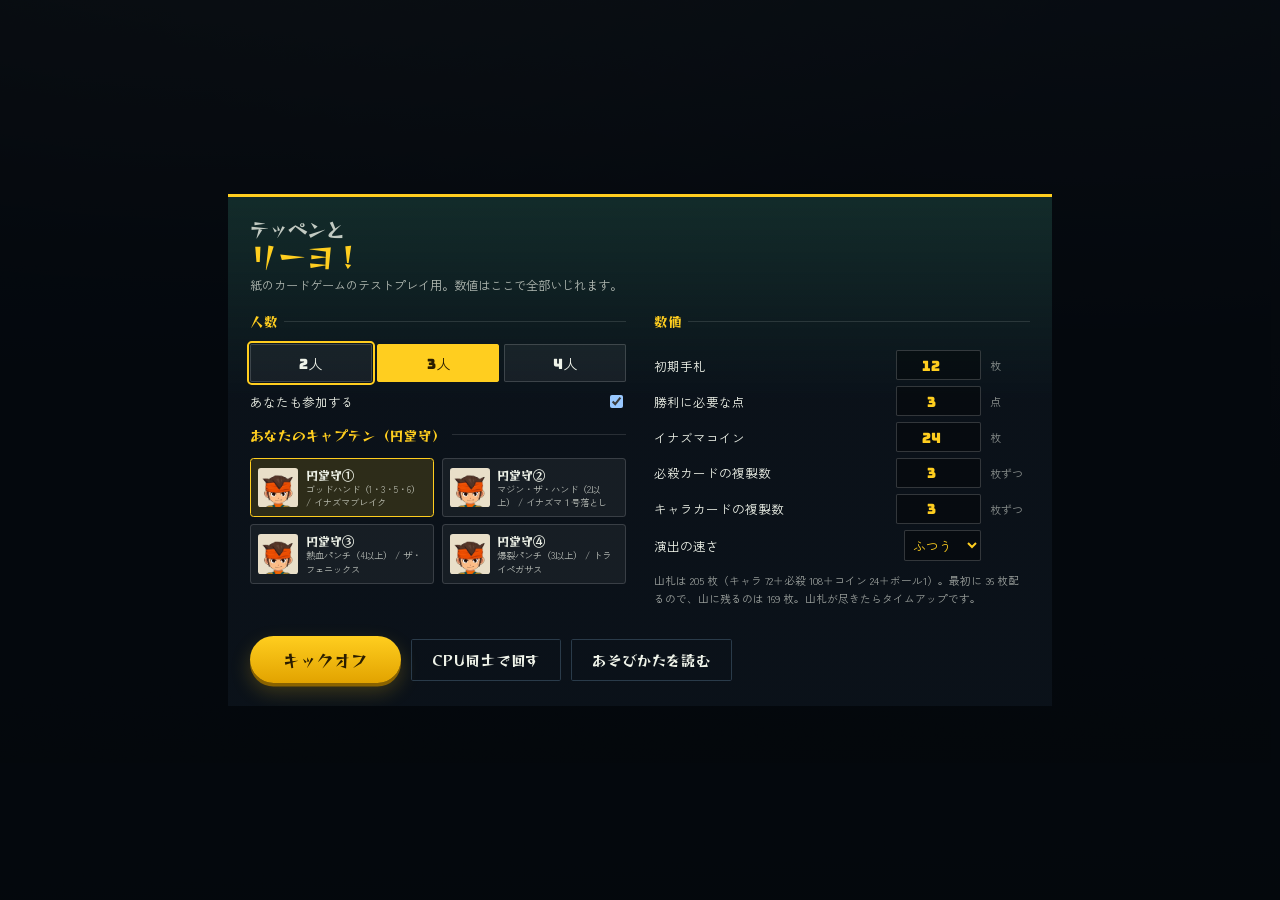
==== commit c55fbe4c: "画像を主役にした画面へ作り直し（PC専用） ■ 画像が小さすぎる問題 必殺カードを横長にした。カードの縦横比を画像の 1919x1020（1.88:1）に 合わせたので、絵は一切切れずに全面に出る。手" ====
--- a/index.html
+++ b/index.html
@@ -2,7 +2,7 @@
 <html lang="ja">
 <head>
 <meta charset="utf-8">
-<meta name="viewport" content="width=device-width, initial-scale=1, viewport-fit=cover">
+<meta name="viewport" content="width=device-width, initial-scale=1">
 <meta name="color-scheme" content="dark">
 <title>テッペンとリーヨ！ ── テストプレイ</title>
 <link rel="preconnect" href="https://fonts.googleapis.com">
@@ -15,66 +15,66 @@
 </head>
 <body>
 
-<div id="app" class="app" hidden>
+<!-- 盤面。1440x810 を基準に組み、画面サイズに合わせて全体を拡大縮小する -->
+<div id="stage" class="stage" hidden>
 
-  <header class="scoreboard" id="scoreboard">
-    <div class="scoreboard__brand">
-      <span class="brand__bolt" aria-hidden="true">⚡</span>
-      <span class="brand__name">テッペンとリーヨ！</span>
-    </div>
-    <div class="scoreboard__rows" id="scoreRows"></div>
-    <div class="scoreboard__tools">
+  <svg class="stage__lines" viewBox="0 0 1440 810" preserveAspectRatio="none" aria-hidden="true">
+    <g fill="none" stroke="var(--line)" stroke-width="2" opacity=".2">
+      <rect x="16" y="60" width="1408" height="734"/>
+      <line x1="16" y1="427" x2="1424" y2="427"/>
+      <circle cx="720" cy="427" r="118"/>
+      <circle cx="720" cy="427" r="5" fill="var(--line)" stroke="none"/>
+      <rect x="470" y="60" width="500" height="118"/>
+      <rect x="610" y="60" width="220" height="46"/>
+      <rect x="470" y="676" width="500" height="118"/>
+      <rect x="610" y="748" width="220" height="46"/>
+      <path d="M563 178 A118 118 0 0 0 877 178"/>
+      <path d="M563 676 A118 118 0 0 1 877 676"/>
+    </g>
+  </svg>
+
+  <header class="hud">
+    <div class="hud__brand"><span aria-hidden="true">⚡</span>テッペンとリーヨ！</div>
+    <div class="hud__scores" id="scores"></div>
+    <nav class="hud__tools">
+      <a class="tool" id="btnRules" href="あそびかた.html" target="_blank" rel="noopener">あそびかた</a>
       <button type="button" class="tool" id="btnLog" aria-pressed="false">記録</button>
       <button type="button" class="tool" id="btnMenu">設定</button>
-    </div>
+    </nav>
   </header>
 
-  <main class="pitch" id="pitch">
-    <svg class="pitch__lines" viewBox="0 0 400 700" preserveAspectRatio="none" aria-hidden="true">
-      <g fill="none" stroke="var(--line)" stroke-width="2" opacity=".26">
-        <rect x="10" y="10" width="380" height="680"/>
-        <line x1="10" y1="350" x2="390" y2="350"/>
-        <circle cx="200" cy="350" r="70"/>
-        <circle cx="200" cy="350" r="4" fill="var(--line)" stroke="none"/>
-        <rect x="90" y="10" width="220" height="90"/>
-        <rect x="150" y="10" width="100" height="38"/>
-        <rect x="90" y="600" width="220" height="90"/>
-        <rect x="150" y="652" width="100" height="38"/>
-        <path d="M130 100 A70 70 0 0 0 270 100"/>
-        <path d="M130 600 A70 70 0 0 1 270 600"/>
-      </g>
-    </svg>
+  <section class="bench bench--them" id="opponents" aria-label="相手"></section>
 
-    <section class="opponents" id="opponents" aria-label="相手"></section>
+  <section class="fieldrow" aria-label="場">
+    <div class="fieldrow__label">場<small>コイン1枚で拾える</small></div>
+    <div class="piles" id="piles"></div>
+    <div class="counters" id="counters"></div>
+  </section>
 
-    <section class="fieldzone" id="fieldzone">
-      <div class="zone-head">
-        <span class="zone-head__label">場</span>
-        <span class="zone-head__hint" id="fieldHint">コイン1枚で拾える</span>
-      </div>
-      <div class="field" id="field"></div>
-    </section>
+  <section class="bench bench--me" id="mybench" aria-label="自分の選手"></section>
 
-    <section class="me" id="me" aria-label="自分"></section>
-  </main>
-
-  <footer class="handbar">
-    <div class="handbar__meta" id="handMeta"></div>
-    <div class="hand" id="hand" aria-label="手札（伏せて持つカード）"></div>
-  </footer>
+  <section class="handrow" aria-label="手札">
+    <div class="handrow__side" id="handSide"></div>
+    <div class="hand" id="hand"></div>
+  </section>
 
   <div class="banner" id="banner" hidden></div>
 </div>
 
-<!-- 演出レイヤー -->
+<!-- 演出 -->
 <div class="fx" id="fx" aria-hidden="true"></div>
 
-<!-- リアクションなどの選択 -->
+<!-- 選択パネル（リアクション・場の山を開く・拡大） -->
 <div class="chooser" id="chooser" hidden>
   <div class="chooser__panel" role="dialog" aria-modal="true" aria-labelledby="chooserTitle">
-    <h2 class="chooser__title" id="chooserTitle"></h2>
-    <p class="chooser__sub" id="chooserSub"></p>
-    <div class="chooser__cards" id="chooserCards"></div>
+    <div class="chooser__head">
+      <h2 class="chooser__title" id="chooserTitle"></h2>
+      <p class="chooser__sub" id="chooserSub"></p>
+    </div>
+    <div class="chooser__body">
+      <div class="chooser__incoming" id="chooserIncoming"></div>
+      <div class="chooser__cards" id="chooserCards"></div>
+    </div>
     <div class="chooser__foot" id="chooserFoot"></div>
   </div>
 </div>
@@ -87,44 +87,50 @@
 
 <!-- 設定 / 開始 -->
 <dialog class="sheet" id="setup">
-  <form method="dialog" class="sheet__inner">
+  <div class="sheet__inner">
     <h1 class="sheet__title"><span>テッペンと</span><em>リーヨ！</em></h1>
     <p class="sheet__lead">紙のカードゲームのテストプレイ用。数値はここで全部いじれます。</p>
 
-    <fieldset class="grp">
-      <legend>人数</legend>
-      <div class="seg" id="segPlayers" role="radiogroup" aria-label="人数"></div>
-      <label class="row"><span>あなたも参加する</span>
-        <input type="checkbox" id="optHuman" checked></label>
-    </fieldset>
+    <div class="sheet__cols">
+      <div>
+        <fieldset class="grp">
+          <legend>人数</legend>
+          <div class="seg" id="segPlayers" role="radiogroup" aria-label="人数"></div>
+          <label class="row"><span>あなたも参加する</span><input type="checkbox" id="optHuman" checked></label>
+        </fieldset>
 
-    <fieldset class="grp">
-      <legend>あなたのキャプテン（円堂守）</legend>
-      <div class="capgrid" id="capGrid"></div>
-    </fieldset>
+        <fieldset class="grp">
+          <legend>あなたのキャプテン（円堂守）</legend>
+          <div class="capgrid" id="capGrid"></div>
+        </fieldset>
+      </div>
 
-    <fieldset class="grp">
-      <legend>数値</legend>
-      <label class="num"><span>初期手札</span><input type="number" id="optHand" min="3" max="20" value="12"><i>枚</i></label>
-      <label class="num"><span>勝利に必要な点</span><input type="number" id="optWin" min="1" max="9" value="3"><i>点</i></label>
-      <label class="num"><span>イナズマコイン</span><input type="number" id="optCoin" min="0" max="80" value="24"><i>枚</i></label>
-      <label class="num"><span>必殺カードの複製数</span><input type="number" id="optTech" min="1" max="6" value="3"><i>枚ずつ</i></label>
-      <label class="num"><span>キャラカードの複製数</span><input type="number" id="optChar" min="1" max="6" value="3"><i>枚ずつ</i></label>
-      <label class="num"><span>演出の速さ</span>
-        <select id="optSpeed">
-          <option value="1">じっくり</option>
-          <option value="0.55" selected>ふつう</option>
-          <option value="0.3">はやい</option>
-          <option value="0">なし（数値だけ見る）</option>
-        </select><i></i></label>
-      <p class="grp__note" id="deckNote"></p>
-    </fieldset>
+      <div>
+        <fieldset class="grp">
+          <legend>数値</legend>
+          <label class="num"><span>初期手札</span><input type="number" id="optHand" min="3" max="24" value="12"><i>枚</i></label>
+          <label class="num"><span>勝利に必要な点</span><input type="number" id="optWin" min="1" max="9" value="3"><i>点</i></label>
+          <label class="num"><span>イナズマコイン</span><input type="number" id="optCoin" min="0" max="80" value="24"><i>枚</i></label>
+          <label class="num"><span>必殺カードの複製数</span><input type="number" id="optTech" min="1" max="6" value="3"><i>枚ずつ</i></label>
+          <label class="num"><span>キャラカードの複製数</span><input type="number" id="optChar" min="1" max="6" value="3"><i>枚ずつ</i></label>
+          <label class="num"><span>演出の速さ</span>
+            <select id="optSpeed">
+              <option value="1">じっくり</option>
+              <option value="0.55" selected>ふつう</option>
+              <option value="0.3">はやい</option>
+              <option value="0">なし（数値だけ見る）</option>
+            </select><i></i></label>
+          <p class="grp__note" id="deckNote"></p>
+        </fieldset>
+      </div>
+    </div>
 
     <div class="sheet__actions">
       <button type="button" class="btn btn--go" id="btnStart">キックオフ</button>
       <button type="button" class="btn btn--sub" id="btnSim">CPU同士で回す</button>
+      <a class="btn btn--sub" href="あそびかた.html" target="_blank" rel="noopener">あそびかたを読む</a>
     </div>
-  </form>
+  </div>
 </dialog>
 
 <!-- 一括対戦 -->
@@ -142,12 +148,7 @@
   </div>
 </dialog>
 
-<!-- カード拡大 -->
-<dialog class="zoom" id="zoom">
-  <div class="zoom__inner" id="zoomInner"></div>
-  <button type="button" class="zoom__close" id="zoomClose">閉じる</button>
-</dialog>
-
+<script src="js/config.js"></script>
 <script src="js/data.js"></script>
 <script src="js/engine.js"></script>
 <script src="js/ai.js"></script>
--- a/css/base.css
+++ b/css/base.css
@@ -1,32 +1,33 @@
 /* テッペンとリーヨ！ ── 土台
+ *
+ * 画面は 1440x810 を基準に組み、ウィンドウに合わせて全体を拡大縮小する。
+ * 基準どおりに組めば、どのウィンドウサイズでも、はみ出しも見切れも起きない。
+ * そのために長さはすべて rem で書き、ルートの文字サイズを JS が決める。
+ * （1rem = 16px × 倍率）
+ *
  * 色はナイターの少年サッカー場から取っている。
  * 芝は照明の下で青に寄るので緑を暗く冷たくし、雷の黄だけを一点だけ強く残す。
  */
 
 :root{
-  /* ピッチ */
   --grass:      #123D26;
   --grass-lit:  #1A5735;
-  --grass-dark: #0C2A1A;
   --line:       #EFF3E9;
 
-  /* イナズマ */
   --bolt:       #FFCE1F;
   --bolt-deep:  #E2A300;
   --raimon:     #E8541C;
 
-  /* 夜 */
   --night:      #0A1119;
   --night-2:    #101B26;
   --steel:      #2A3B4A;
 
-  /* 紙 */
   --paper:      #E9DFC9;
   --paper-2:    #D9CCB0;
-  --ink:        #1B1710;
+  --ink:        #14110B;
   --ink-soft:   #5A4F3C;
 
-  /* ワザの種別色（原作の技エフェクトの色から） */
+  /* ワザの種別色 */
   --t-shoot:    #E8541C;
   --t-dribble:  #2FA9E0;
   --t-defense:  #3FAE6A;
@@ -36,20 +37,20 @@
   --f-ui:   'Zen Kaku Gothic New','Hiragino Kaku Gothic ProN','Yu Gothic UI',sans-serif;
   --f-num:  'Bungee','Zen Kaku Gothic New',sans-serif;
 
-  /* 角丸はわざと揃えない。紙は角がほぼ立っている、チップは丸い、パネルは切りっぱなし */
-  --r-card: 3px;
+  /* 角丸はわざと揃えない */
+  --r-tile: 0.2rem;
+  --r-card: 0.25rem;
   --r-chip: 999px;
-  --r-btn:  2px;
+  --r-btn:  0.125rem;
 
   /* キックの当たり：勢いよく出てピタッと止まる */
   --ease-kick: cubic-bezier(.16,.94,.16,1);
   --ease-whip: cubic-bezier(.7,-0.3,.3,1.3);
-
-  --cw: 74px;            /* カード幅の基準。画面幅で上書きする */
-  --safe-b: env(safe-area-inset-bottom, 0px);
 }
 
 *,*::before,*::after{ box-sizing:border-box; }
+
+html{ font-size:16px; }         /* JS が実際の値を入れる */
 
 html,body{ height:100%; }
 
@@ -59,153 +60,133 @@
   color:var(--line);
   background-color:var(--night);
   overflow:hidden;
+  display:grid;
+  place-items:center;
   -webkit-text-size-adjust:100%;
-  overscroll-behavior:none;
 }
 
-/* 背景：夜のスタジアム。
-   1) 照明2灯（左上・右上から差す radial）
-   2) 地平に向かう縦のグラデーション
-   3) フィルムグレイン（feTurbulence をインラインSVGで。画像ファイル不要） */
+/* 背景：夜のスタジアム。ベタ塗りにしない。
+   1) 照明2灯 2) 地平へ落ちるグラデーション 3) SVGのグレイン */
 body::before{
-  content:"";
-  position:fixed; inset:0; z-index:-2;
+  content:""; position:fixed; inset:0; z-index:-2;
   background:
-    radial-gradient(120% 70% at 18% -10%, rgba(255,240,200,.16), transparent 60%),
-    radial-gradient(120% 70% at 84% -6%,  rgba(190,225,255,.12), transparent 62%),
+    radial-gradient(120% 70% at 18% -10%, rgba(255,240,200,.15), transparent 60%),
+    radial-gradient(120% 70% at 84% -6%,  rgba(190,225,255,.11), transparent 62%),
     linear-gradient(178deg, var(--night-2) 0%, var(--night) 42%, #060B10 100%);
 }
 body::after{
-  content:"";
-  position:fixed; inset:0; z-index:-1; pointer-events:none;
-  opacity:.075; mix-blend-mode:overlay;
+  content:""; position:fixed; inset:0; z-index:-1; pointer-events:none;
+  opacity:.07; mix-blend-mode:overlay;
   background-image:url("data:image/svg+xml,%3Csvg xmlns='http://www.w3.org/2000/svg' width='180' height='180'%3E%3Cfilter id='n'%3E%3CfeTurbulence type='fractalNoise' baseFrequency='.85' numOctaves='3' stitchTiles='stitch'/%3E%3C/filter%3E%3Crect width='180' height='180' filter='url(%23n)'/%3E%3C/svg%3E");
 }
 
-button{ font:inherit; color:inherit; }
+button,input,select{ font:inherit; color:inherit; }
 
-:focus-visible{
-  outline:3px solid var(--bolt);
-  outline-offset:2px;
-}
+:focus-visible{ outline:0.19rem solid var(--bolt); outline-offset:0.13rem; }
 
 /* ---------------- ボタン ---------------- */
 .btn{
   font-family:var(--f-disp);
-  border:0; cursor:pointer;
-  padding:.7em 1.4em;
+  border:0; cursor:pointer; text-decoration:none; display:inline-block;
+  padding:0.7em 1.4em;
   letter-spacing:.06em;
   background:var(--steel); color:var(--line);
   border-radius:var(--r-btn);
   transition:translate .16s var(--ease-kick), background-color .16s linear;
   translate:0;
 }
-.btn:active{ translate:0 2px; }
+.btn:active{ translate:0 0.13rem; }
 .btn--go{
   background:linear-gradient(180deg,var(--bolt) 0%,var(--bolt-deep) 100%);
   color:#2A1D00;
   border-radius:var(--r-chip);
-  box-shadow:0 4px 0 #8A6300, 0 10px 22px rgba(255,206,31,.22);
+  box-shadow:0 0.25rem 0 #8A6300, 0 0.6rem 1.4rem rgba(255,206,31,.22);
   font-size:1.15rem;
-  padding:.7em 2em;
+  padding:0.7em 2em;
 }
-.btn--go:active{ box-shadow:0 2px 0 #8A6300; }
-.btn--sub{ background:transparent; border:2px solid var(--steel); }
+.btn--go:active{ box-shadow:0 0.13rem 0 #8A6300; }
+.btn--sub{ background:transparent; border:0.13rem solid var(--steel); }
 
 .tool{
-  font-family:var(--f-ui); font-size:.72rem; font-weight:700;
+  font-family:var(--f-ui); font-size:0.75rem; font-weight:700;
   background:rgba(255,255,255,.06); border:1px solid rgba(255,255,255,.14);
   color:var(--line); border-radius:var(--r-chip);
-  padding:.32em .9em; cursor:pointer;
+  padding:0.34em 1em; cursor:pointer; text-decoration:none; white-space:nowrap;
 }
+.tool:hover{ background:rgba(255,255,255,.13); }
 .tool[aria-pressed="true"]{ background:var(--bolt); color:#2A1D00; border-color:var(--bolt); }
 
 /* ---------------- 設定シート ---------------- */
 .sheet{
-  border:0; padding:0; max-width:min(520px,94vw); width:100%;
+  border:0; padding:0; inline-size:min(58rem,94vw);
   background:transparent; color:var(--line);
-  max-height:92dvh;
+  max-block-size:94vh;
 }
-.sheet::backdrop{ background:rgba(4,8,12,.82); }
+.sheet::backdrop{ background:rgba(4,8,12,.86); }
 .sheet__inner{
   background:
-    linear-gradient(180deg, rgba(26,87,53,.30), rgba(10,17,25,.96) 46%),
+    linear-gradient(180deg, rgba(26,87,53,.28), rgba(10,17,25,.97) 40%),
     var(--night-2);
-  border-top:4px solid var(--bolt);
-  padding:1.4rem 1.2rem calc(1.4rem + var(--safe-b));
-  max-height:92dvh; overflow:auto; overscroll-behavior:contain;
+  border-block-start:0.25rem solid var(--bolt);
+  padding:1.5rem 1.6rem 1.6rem;
+  max-block-size:94vh; overflow:auto; overscroll-behavior:contain;
 }
-.sheet__title{
-  font-family:var(--f-disp); font-size:1.7rem; margin:0 0 .1em;
-  line-height:1.15; font-weight:400;
-}
+.sheet__title{ font-family:var(--f-disp); font-size:2rem; margin:0 0 .1em; line-height:1.12; font-weight:400; }
 .sheet__title em{ font-style:normal; color:var(--bolt); }
-.sheet__title span{ font-size:.72em; display:block; opacity:.8; }
-.sheet__lead{ margin:0 0 1.1rem; font-size:.82rem; opacity:.72; line-height:1.6; }
+.sheet__title span{ font-size:.68em; display:block; opacity:.8; }
+.sheet__lead{ margin:0 0 1.2rem; font-size:.85rem; opacity:.72; line-height:1.6; }
+.sheet__cols{ display:grid; grid-template-columns:1fr 1fr; gap:0 2rem; }
 
-.grp{ border:0; border-top:1px solid rgba(255,255,255,.12); margin:0 0 1rem; padding:.9rem 0 0; }
-.grp legend{ font-family:var(--f-disp); font-size:.9rem; color:var(--bolt); padding:0 .4em 0 0; }
-.grp__note{ font-size:.74rem; opacity:.62; margin:.7rem 0 0; line-height:1.6; }
+.grp{ border:0; border-block-start:1px solid rgba(255,255,255,.12); margin:0 0 1rem; padding:.9rem 0 0; }
+.grp legend{ font-family:var(--f-disp); font-size:.95rem; color:var(--bolt); padding:0 .4em 0 0; }
+.grp__note{ font-size:.76rem; opacity:.62; margin:.8rem 0 0; line-height:1.65; }
 
-.seg{ display:flex; gap:.4rem; flex-wrap:wrap; }
+.seg{ display:flex; gap:.4rem; }
 .seg button{
-  flex:1 1 auto; min-inline-size:56px;
-  background:rgba(255,255,255,.05); border:1px solid rgba(255,255,255,.16);
+  flex:1 1 0; background:rgba(255,255,255,.05); border:1px solid rgba(255,255,255,.16);
   border-radius:var(--r-btn); padding:.55em .2em; cursor:pointer;
-  font-family:var(--f-num); font-size:.95rem;
+  font-family:var(--f-num); font-size:1rem;
 }
 .seg button[aria-checked="true"]{ background:var(--bolt); color:#2A1D00; border-color:var(--bolt); }
 
-.row{ display:flex; align-items:center; justify-content:space-between; gap:1rem; margin-top:.7rem; font-size:.85rem; }
-.num{ display:flex; align-items:center; gap:.6rem; margin:.45rem 0; font-size:.85rem; }
+.row{ display:flex; align-items:center; justify-content:space-between; gap:1rem; margin-block-start:.7rem; font-size:.88rem; }
+.num{ display:flex; align-items:center; gap:.6rem; margin:.45rem 0; font-size:.88rem; }
 .num span{ flex:1 1 auto; }
-.num i{ font-style:normal; opacity:.55; font-size:.75rem; inline-size:3.4em; }
-.num input{
-  inline-size:4.6em; text-align:center;
+.num i{ font-style:normal; opacity:.55; font-size:.78rem; inline-size:3.6em; }
+.num input, .num select{
+  inline-size:6em; text-align:center;
   font-family:var(--f-num); font-size:1rem;
   background:rgba(0,0,0,.35); color:var(--bolt);
   border:1px solid rgba(255,255,255,.18); border-radius:var(--r-btn);
   padding:.3em;
 }
-.num select{
-  font-family:var(--f-ui); font-size:.86rem;
-  background:rgba(0,0,0,.35); color:var(--bolt);
-  border:1px solid rgba(255,255,255,.18); border-radius:var(--r-btn);
-  padding:.4em .5em;
-}
+.num select{ font-family:var(--f-ui); font-size:.9rem; text-align:start; }
 
-.capgrid{ display:grid; grid-template-columns:repeat(2,1fr); gap:.5rem; }
+.capgrid{ display:grid; grid-template-columns:1fr 1fr; gap:.5rem; }
 .capgrid button{
-  display:grid; grid-template-columns:auto 1fr; gap:.5rem; align-items:center;
-  text-align:left; cursor:pointer;
+  display:grid; grid-template-columns:auto 1fr; gap:.55rem; align-items:center;
+  text-align:start; cursor:pointer;
   background:rgba(255,255,255,.05); border:1px solid rgba(255,255,255,.15);
   border-radius:var(--r-card); padding:.5rem;
 }
 .capgrid button[aria-checked="true"]{ border-color:var(--bolt); background:rgba(255,206,31,.14); }
-.capgrid img{ inline-size:38px; block-size:38px; object-fit:cover; border-radius:2px; }
-.capgrid b{ font-family:var(--f-disp); font-size:.82rem; font-weight:400; display:block; }
-.capgrid small{ font-size:.62rem; opacity:.7; line-height:1.35; display:block; }
+.capgrid .cap__face{
+  inline-size:2.8rem; block-size:2.8rem; border-radius:var(--r-tile);
+  background-size:125%; background-position:50% 0%; background-color:var(--paper);
+}
+.capgrid b{ font-family:var(--f-disp); font-size:.85rem; font-weight:400; display:block; }
+.capgrid small{ font-size:.66rem; opacity:.72; line-height:1.4; display:block; }
 
-.sheet__actions{ display:flex; gap:.6rem; align-items:center; flex-wrap:wrap; margin-top:1.2rem; }
+.sheet__actions{ display:flex; gap:.7rem; align-items:center; flex-wrap:wrap; margin-block-start:1rem; }
 
-.simprog{ block-size:6px; background:rgba(255,255,255,.1); margin-top:1rem; }
+.simprog{ block-size:0.4rem; background:rgba(255,255,255,.1); margin-block-start:1rem; }
 .simprog__bar{ block-size:100%; inline-size:0%; background:var(--bolt); transition:inline-size .2s linear; }
-.simout{ margin-top:1rem; font-size:.76rem; line-height:1.7; }
-.simout table{ inline-size:100%; border-collapse:collapse; margin:.5rem 0 1rem; }
-.simout th,.simout td{ text-align:left; padding:.28em .4em; border-bottom:1px solid rgba(255,255,255,.1); }
-.simout td:last-child,.simout th:last-child{ text-align:right; font-family:var(--f-num); font-size:.8rem; }
-.simout h3{ font-family:var(--f-disp); font-size:.92rem; color:var(--bolt); margin:1.2rem 0 .2rem; font-weight:400; }
-.simout .flag{ color:var(--raimon); font-weight:700; }
-
-/* ---------------- カード拡大 ---------------- */
-.zoom{ border:0; background:transparent; padding:0; max-inline-size:100vw; }
-.zoom::backdrop{ background:rgba(4,8,12,.9); }
-.zoom__inner{ display:grid; place-items:center; padding:1rem; }
-.zoom__inner .card{ --cw:min(74vw,300px); cursor:default; }
-.zoom__close{
-  display:block; margin:1rem auto 0; background:none; border:1px solid rgba(255,255,255,.3);
-  color:var(--line); border-radius:var(--r-chip); padding:.5em 1.6em; cursor:pointer; font-size:.8rem;
-}
+.simout{ margin-block-start:1rem; font-size:.8rem; line-height:1.7; columns:2; column-gap:2rem; }
+.simout table{ inline-size:100%; border-collapse:collapse; margin:.4rem 0 1rem; break-inside:avoid; }
+.simout th,.simout td{ text-align:start; padding:.28em .4em; border-block-end:1px solid rgba(255,255,255,.1); font-weight:400; }
+.simout td{ text-align:end; font-family:var(--f-num); font-size:.82rem; }
+.simout h3{ font-family:var(--f-disp); font-size:.95rem; color:var(--bolt); margin:1rem 0 .2rem; font-weight:400; break-after:avoid; }
+.simout .flag{ color:#FF8A5C; }
 
 @media (prefers-reduced-motion: reduce){
   *{ animation-duration:.01ms !important; animation-iteration-count:1 !important; transition-duration:.01ms !important; }
--- a/css/card.css
+++ b/css/card.css
@@ -1,175 +1,277 @@
 /* テッペンとリーヨ！ ── カード
- * 紙のボードゲームなので、カードは光る板ではなく「紙」に寄せる。
- * 角はほぼ立てて（3px）、地は生成り、縁に印刷の版ズレを1本だけ入れる。
+ *
+ * 画像が主役。文字は画像の上に薄い帯で重ねて、絵を削らない。
+ *   キャラクター … 256x256 の正方形 → 正方形の顔タイル（切らずに全部見せる）
+ *   必殺技       … 1919x1020 の横長 → 横長カード。カードの比率を画像に合わせるので、絵は一切切れない
  */
 
-.card{
-  --w:var(--cw);
-  inline-size:var(--w);
-  block-size:calc(var(--w) * 1.4);
-  flex:0 0 auto;
-  position:relative;
-  display:grid;
-  grid-template-rows:auto 1fr auto;
+/* ================================================================
+ * 顔タイル
+ * ============================================================== */
+.tile{
+  --tw:7.2rem;
+  inline-size:var(--tw);
+  flex:0 0 auto; position:relative;
   background:var(--paper);
-  color:var(--ink);
+  border-radius:var(--r-tile);
+  box-shadow:0 1px 0 rgba(0,0,0,.5), 0 0.3rem 0.7rem rgba(0,0,0,.4);
+  cursor:pointer; user-select:none; -webkit-user-select:none;
+  -webkit-tap-highlight-color:transparent;
+  translate:0; scale:1;
+  transition:translate .16s var(--ease-kick), scale .16s var(--ease-kick), filter .16s linear;
+}
+.tile::after{
+  content:""; position:absolute; inset:0; border-radius:inherit; pointer-events:none;
+  box-shadow:inset 0 0 0 1px rgba(20,17,11,.4);
+}
+.tile__face{
+  inline-size:100%; aspect-ratio:1/1;
+  background-color:#F6F1E6;
+  background-repeat:no-repeat;
+  border-radius:var(--r-tile) var(--r-tile) 0 0;
+}
+.tile__name{
+  font-family:var(--f-disp); font-weight:400;
+  font-size:calc(var(--tw) * .152);
+  line-height:1.5;
+  text-align:center;
+  padding:.1em .2em;
+  background:var(--ink); color:var(--paper);
+  border-radius:0 0 var(--r-tile) var(--r-tile);
+  white-space:nowrap; overflow:hidden;
+}
+.tile__pos{
+  position:absolute; inset-block-start:0; inset-inline-end:0;
+  font-family:var(--f-num); font-size:calc(var(--tw) * .125);
+  background:var(--ink); color:var(--paper);
+  padding:.1em .35em; border-start-end-radius:var(--r-tile);
+}
+.tile__pos[data-pos="GK"]{ background:var(--bolt); color:#3A2A00; }
+.tile__cap{
+  position:absolute; inset-block-start:0; inset-inline-start:0;
+  font-family:var(--f-disp); font-size:calc(var(--tw) * .115);
+  background:var(--raimon); color:#fff; padding:.1em .45em;
+  border-start-start-radius:var(--r-tile);
+}
+.tile.is-captain::after{ box-shadow:inset 0 0 0 0.13rem var(--raimon); }
+.tile--sm{ --tw:4.1rem; }
+.tile--back{ inline-size:var(--tw); aspect-ratio:.72; background:linear-gradient(160deg,#2B4A6E,#16283C); }
+
+/* ================================================================
+ * 必殺カード（横長）
+ * ============================================================== */
+.tcard{
+  --cw:20rem;
+  inline-size:var(--cw);
+  block-size:calc(var(--cw) / 1.88);     /* 画像と同じ比率。だから絵が切れない */
+  flex:0 0 auto; position:relative;
   border-radius:var(--r-card);
-  box-shadow:0 1px 0 rgba(0,0,0,.5), 0 6px 14px rgba(0,0,0,.42);
   overflow:hidden;
-  cursor:pointer;
-  user-select:none; -webkit-user-select:none;
+  background:var(--ink);
+  cursor:pointer; user-select:none; -webkit-user-select:none;
   -webkit-tap-highlight-color:transparent;
-  touch-action:manipulation;
-  translate:0; rotate:0deg; scale:1;
-  transition:translate .18s var(--ease-kick), scale .18s var(--ease-kick), filter .18s linear;
-}
-.card::after{                       /* 印刷の版ズレ。1本だけ */
-  content:""; position:absolute; inset:0;
-  border-radius:inherit; pointer-events:none;
-  box-shadow:inset 0 0 0 1px rgba(27,23,16,.35);
-}
-
-.card__name{
+  box-shadow:0 1px 0 rgba(0,0,0,.5), 0 0.4rem 0.9rem rgba(0,0,0,.45);
+  translate:0; scale:1;
+  transition:translate .16s var(--ease-kick), scale .16s var(--ease-kick), filter .16s linear;
+}
+.tcard::after{
+  content:""; position:absolute; inset:0; border-radius:inherit; pointer-events:none;
+  box-shadow:inset 0 0 0 1px rgba(20,17,11,.55);
+}
+.tcard__art{
+  position:absolute; inset:0;
+  background-size:cover; background-position:center;
+  background-repeat:no-repeat;
+}
+/* 種別の色帯。左端に1本だけ */
+.tcard::before{
+  content:""; position:absolute; inset-block:0; inset-inline-start:0;
+  inline-size:0.3rem; z-index:3;
+}
+.tcard--シュート::before{ background:var(--t-shoot); }
+.tcard--ドリブル::before{ background:var(--t-dribble); }
+.tcard--ディフェンス::before{ background:var(--t-defense); }
+.tcard--キャッチ::before{ background:var(--t-catch); }
+
+.tcard__top{
+  position:absolute; inset-block-start:0; inset-inline:0; z-index:2;
+  display:flex; align-items:center; gap:.3em;
+  padding:calc(var(--cw)*.028) calc(var(--cw)*.03) calc(var(--cw)*.05) calc(var(--cw)*.048);
+  background:linear-gradient(180deg, rgba(10,14,8,.86) 0%, rgba(10,14,8,.62) 55%, transparent 100%);
+}
+.tcard__name{
   font-family:var(--f-disp); font-weight:400;
-  font-size:calc(var(--w) * .132);
-  line-height:1.25;
-  padding:.34em .42em .3em;
-  background:var(--ink); color:var(--paper);
-  display:flex; align-items:center; gap:.3em;
-  white-space:nowrap; overflow:hidden; text-overflow:ellipsis;
-}
-.card__art{
-  background-size:cover; background-position:center 22%;
-  background-color:var(--paper-2);
-  position:relative; min-block-size:0;
-}
-.card__art::after{                  /* 紙の目 */
-  content:""; position:absolute; inset:0;
-  background:repeating-linear-gradient(0deg, rgba(0,0,0,.045) 0 1px, transparent 1px 3px);
-  mix-blend-mode:multiply;
-}
-.card__foot{
-  font-size:calc(var(--w) * .105);
-  line-height:1.32;
-  padding:.3em .38em .34em;
-  background:linear-gradient(180deg, rgba(233,223,201,0), var(--paper) 32%);
-}
-
-/* ワザ名の行（キャラカード） */
-.tline{ display:flex; align-items:center; gap:.24em; white-space:nowrap; overflow:hidden; }
-.tline + .tline{ margin-top:.15em; }
-.tline b{ font-weight:700; overflow:hidden; text-overflow:ellipsis; }
-.tline .req{ font-size:.82em; color:var(--ink-soft); }
+  font-size:calc(var(--cw) * .072);
+  color:#fff; text-shadow:0 1px 3px rgba(0,0,0,.9);
+  white-space:nowrap;
+}
+.tcard__foot{
+  position:absolute; inset-block-end:0; inset-inline:0; z-index:2;
+  display:flex; align-items:flex-end; justify-content:space-between; gap:.4em;
+  padding:calc(var(--cw)*.05) calc(var(--cw)*.03) calc(var(--cw)*.028) calc(var(--cw)*.048);
+  background:linear-gradient(0deg, rgba(10,14,8,.88) 0%, rgba(10,14,8,.6) 55%, transparent 100%);
+}
+.tcard__who{ display:flex; gap:calc(var(--cw)*.012); flex:0 0 auto; }
+.tcard__info{ display:flex; flex-direction:column; align-items:flex-end; gap:.15em; text-align:end; min-inline-size:0; }
+.tcard__eff{
+  font-size:calc(var(--cw) * .043); line-height:1.35; color:#F0EADA;
+  text-shadow:0 1px 2px rgba(0,0,0,.9);
+  display:-webkit-box; -webkit-line-clamp:2; -webkit-box-orient:vertical; line-clamp:2; overflow:hidden;
+}
+
+/* 必要な選手を示す小さい丸い顔 */
+.rchip{
+  inline-size:calc(var(--cw) * .105); block-size:calc(var(--cw) * .105);
+  border-radius:50%; display:inline-block; flex:0 0 auto;
+  background-color:#F6F1E6; background-repeat:no-repeat;
+  box-shadow:0 0 0 0.11rem var(--paper), 0 1px 3px rgba(0,0,0,.7);
+}
+.rchip.is-missing{ filter:grayscale(1) brightness(.55); box-shadow:0 0 0 0.11rem var(--raimon); }
+
+/* 出目 */
+.dice-need{
+  font-family:var(--f-num); font-size:calc(var(--cw) * .05);
+  background:var(--ink); color:var(--bolt);
+  padding:.15em .5em; border-radius:var(--r-btn); white-space:nowrap;
+}
+.tag{
+  font-family:var(--f-disp); font-size:calc(var(--cw) * .05);
+  padding:.12em .5em; border-radius:var(--r-btn); white-space:nowrap;
+}
+.tag--pierce{ background:var(--raimon); color:#fff; }
 
 /* 種別アイコン */
 .ic{
-  inline-size:1.05em; block-size:1.05em; flex:0 0 auto;
-  border-radius:2px; display:inline-grid; place-items:center;
-  font-size:.78em; font-weight:900; color:#fff;
-  font-family:var(--f-ui);
+  inline-size:1.15em; block-size:1.15em; flex:0 0 auto;
+  border-radius:0.13rem; display:inline-grid; place-items:center;
+  font-size:calc(var(--cw,14rem) * .05); font-weight:900; color:#fff;
+  font-family:var(--f-ui); line-height:1;
 }
 .ic--シュート{ background:var(--t-shoot); }
 .ic--ドリブル{ background:var(--t-dribble); }
 .ic--ディフェンス{ background:var(--t-defense); }
 .ic--キャッチ{ background:var(--t-catch); color:#3A2A00; }
 
-/* ポジションの角バッジ */
-.card__pos{
-  position:absolute; inset-block-start:calc(var(--w)*.20); inset-inline-end:0;
-  font-family:var(--f-num); font-size:calc(var(--w)*.105);
-  background:var(--ink); color:var(--paper);
-  padding:.15em .4em;
-}
-.card__pos[data-pos="GK"]{ background:var(--bolt); color:#3A2A00; }
-
-/* 必殺カードの左端の色帯 */
-.card--tech::before{
-  content:""; position:absolute; inset-block:0; inset-inline-start:0; inline-size:4px; z-index:2;
-}
-.card--シュート::before{ background:var(--t-shoot); }
-.card--ドリブル::before{ background:var(--t-dribble); }
-.card--ディフェンス::before{ background:var(--t-defense); }
-.card--キャッチ::before{ background:var(--t-catch); }
-
-/* 出目 */
-.dice-need{
-  font-family:var(--f-num); font-size:calc(var(--w)*.11);
-  background:var(--ink); color:var(--bolt);
-  display:inline-block; padding:.1em .45em; margin-top:.2em;
-  letter-spacing:.04em;
-}
-.pierce{
-  display:inline-block; font-weight:900; font-size:calc(var(--w)*.1);
-  background:var(--raimon); color:#fff; padding:.1em .4em; margin-block-end:.15em;
-}
-
-/* コイン・ボール */
-.card--coin,.card--ball{ display:grid; place-items:center; grid-template-rows:1fr; }
-.card--coin{
-  background:radial-gradient(circle at 38% 30%, #FFE58A, var(--bolt) 42%, var(--bolt-deep) 78%);
-}
-.card--coin .glyph{ font-size:calc(var(--w)*.5); color:#7A5500; line-height:1; }
-.card--coin .cap{ font-family:var(--f-disp); font-size:calc(var(--w)*.11); color:#5D4100; }
-.card--ball{ background:radial-gradient(circle at 40% 32%, #fff, #C8CFC4 70%, #8B948A); }
-.card--ball .glyph{ font-size:calc(var(--w)*.44); line-height:1; }
-.card--ball .cap{ font-family:var(--f-disp); font-size:calc(var(--w)*.11); color:#2A2E28; }
-
-/* 裏面（相手の伏せ札） */
-.card--back{
-  background:
-    repeating-linear-gradient(135deg, rgba(0,0,0,.14) 0 4px, transparent 4px 8px),
-    linear-gradient(160deg, #2B4A6E, #16283C);
-  display:grid; place-items:center;
-}
-.card--back .glyph{ font-size:calc(var(--w)*.42); color:var(--bolt); opacity:.85; }
-
-/* ---------------- 状態 ---------------- */
-
-/* 今すぐ撃てる／拾える：黄の縁がつき、浮き上がり、何ができるかが札に出る */
-.card.is-live{ translate:0 -9px; }
-.card.is-live::after{
-  box-shadow:inset 0 0 0 2px var(--bolt), 0 0 16px rgba(255,206,31,.65);
+/* ================================================================
+ * 状態
+ * ============================================================== */
+
+/* 今すぐ撃てる／拾える */
+.tcard.is-live, .tile.is-live{ translate:0 -0.55rem; }
+.tcard.is-live::after, .tile.is-live::after{
+  box-shadow:inset 0 0 0 0.15rem var(--bolt), 0 0 1rem rgba(255,206,31,.6);
 }
 .card__hot{
-  position:absolute; inset-block-end:0; inset-inline:0; z-index:4;
-  font-family:var(--f-disp); font-size:calc(var(--w)*.115); text-align:center;
-  background:var(--bolt); color:#3A2A00; padding:.12em 0;
-  letter-spacing:.08em;
-}
+  position:absolute; inset-block-end:0; inset-inline:0; z-index:5;
+  font-family:var(--f-disp); text-align:center;
+  background:var(--bolt); color:#3A2A00;
+  font-size:0.7rem; padding:.1em 0; letter-spacing:.08em;
+}
+.tcard .card__hot{ inset-inline-start:auto; inline-size:auto; padding:.1em .8em; border-start-start-radius:var(--r-card); }
 
 /* 相手の番：自分の札は沈む */
-.card.is-dim{
-  filter:saturate(.3) brightness(.6);
-  translate:0 6px;
-}
-.card.is-dim::after{ box-shadow:inset 0 0 0 1px rgba(0,0,0,.45); }
+.tcard.is-dim, .tile.is-dim{ filter:saturate(.3) brightness(.58); translate:0 0.35rem; }
 
 /* 選択中 */
-.card.is-sel{ translate:0 -18px; scale:1.06; z-index:6; }
-.card.is-sel::after{ box-shadow:inset 0 0 0 3px var(--raimon), 0 0 24px rgba(232,84,28,.6); }
-
-/* 手札とベンチのカードは、横スワイプはブラウザに任せて縦ドラッグだけ拾う。
-   こうしないと手札を横にスクロールできなくなる。 */
-.hand .card, .me .card{ touch-action:pan-x; }
-.field .card{ touch-action:pan-y; }
-
-/* キャプテン */
-.card.is-captain::after{ box-shadow:inset 0 0 0 2px var(--raimon); }
-.card__cap{
-  position:absolute; inset-block-start:0; inset-inline-start:0; z-index:3;
-  font-family:var(--f-disp); font-size:calc(var(--w)*.1);
-  background:var(--raimon); color:#fff; padding:.12em .5em;
+.tcard.is-sel, .tile.is-sel{ translate:0 -1.1rem; scale:1.04; z-index:30; }
+.tcard.is-sel::after, .tile.is-sel::after{
+  box-shadow:inset 0 0 0 0.2rem var(--raimon), 0 0 1.6rem rgba(232,84,28,.65);
 }
 
 /* 掴んでいる最中 */
-.card.is-drag{
+.is-drag{
   position:fixed; z-index:90; pointer-events:none;
-  transition:none; scale:1.1; rotate:-4deg;
-  box-shadow:0 18px 34px rgba(0,0,0,.6);
-}
-
-/* ちいさい表示（相手の場・場のカード） */
-.card--mini{ --w:calc(var(--cw) * .72); }
-.card--nano{ --w:calc(var(--cw) * .56); }
-.card--nano .card__foot{ display:none; }
-.card--nano{ grid-template-rows:auto 1fr; }
+  transition:none; scale:1.06; rotate:-3deg;
+  box-shadow:0 1.1rem 2rem rgba(0,0,0,.6);
+}
+
+/* ================================================================
+ * コインの山
+ * ============================================================== */
+.coinstack{
+  inline-size:5.2rem; position:relative; text-align:center; flex:0 0 auto;
+}
+.coinstack__coin{
+  inline-size:3.6rem; block-size:3.6rem; margin-inline:auto;
+  border-radius:50%; display:grid; place-items:center;
+  font-size:1.6rem; color:#7A5500;
+  background:radial-gradient(circle at 38% 30%, #FFE58A, var(--bolt) 44%, var(--bolt-deep) 80%);
+  box-shadow:0 0.2rem 0 #8A6300, 0 0.15rem 0 0.12rem #C79200 inset, 0 0.4rem 0.8rem rgba(0,0,0,.5);
+}
+.coinstack__n{
+  font-family:var(--f-num); font-size:1.15rem; color:var(--bolt); line-height:1.3;
+}
+.coinstack__cap{ font-size:0.6rem; opacity:.65; }
+
+/* ================================================================
+ * 場の山
+ * ============================================================== */
+.pile{ position:relative; flex:0 0 auto; }
+.pile__deck{ position:relative; }
+.pile__deck .tcard{ --cw:12.4rem; cursor:pointer; }
+.pile__deck .tile{ --tw:6.6rem; }
+.pile__under{
+  position:absolute; inset:0; z-index:-1;
+  background:var(--paper-2); border-radius:var(--r-card);
+  box-shadow:0 1px 0 rgba(0,0,0,.5);
+}
+.pile__under--1{ translate:0.28rem 0.28rem; }
+.pile__under--2{ translate:0.56rem 0.56rem; background:#C9BC9E; }
+.pile__empty{
+  inline-size:12.4rem; block-size:6.6rem;
+  border:0.13rem dashed rgba(239,243,233,.22); border-radius:var(--r-card);
+  display:grid; place-items:center; font-size:.72rem; opacity:.4;
+}
+.pile__bar{
+  display:flex; align-items:baseline; gap:.4rem; justify-content:center;
+  margin-block-start:.3rem;
+}
+.pile__label{ font-family:var(--f-disp); font-size:.72rem; opacity:.85; }
+.pile__n{ font-family:var(--f-num); font-size:.95rem; color:var(--bolt); }
+.pile.is-empty{ opacity:.45; }
+.pile.is-live .pile__deck{ translate:0 -0.4rem; }
+.pile.is-live .pile__deck::after{
+  content:"拾える"; position:absolute; inset-block-end:-0.2rem; inset-inline-start:50%;
+  translate:-50% 0; z-index:6;
+  font-family:var(--f-disp); font-size:.68rem; letter-spacing:.08em;
+  background:var(--bolt); color:#3A2A00; padding:.1em .8em; border-radius:var(--r-chip);
+}
+.pile.is-live .pile__top::after{ box-shadow:inset 0 0 0 0.15rem var(--bolt), 0 0 1rem rgba(255,206,31,.6); }
+
+/* 山札・捨て札 */
+.counter{
+  inline-size:4.6rem; text-align:center; flex:0 0 auto;
+  padding:.5rem .2rem;
+  background:rgba(6,12,10,.5); border:1px solid rgba(255,255,255,.14);
+  border-radius:var(--r-card);
+}
+.counter__n{ font-family:var(--f-num); font-size:1.25rem; color:var(--line); line-height:1.1; }
+.counter__label{ font-size:.62rem; opacity:.62; margin-block-start:.15rem; }
+.counter--deck .counter__n{ color:var(--bolt); }
+
+/* ================================================================
+ * 拡大表示
+ * ============================================================== */
+.big{ inline-size:min(46rem,92vw); background:var(--night-2); border-radius:var(--r-card); overflow:hidden; }
+.big--tech .big__art{
+  inline-size:100%; aspect-ratio:1.88;
+  background-size:cover; background-position:center; background-color:var(--ink);
+}
+.big__body{ padding:1rem 1.2rem 1.2rem; --cw:20rem; }
+.big__head{ display:flex; align-items:center; gap:.5rem; margin-block-end:.7rem; }
+.big__name{ font-family:var(--f-disp); font-size:1.5rem; color:var(--bolt); }
+.big__line{ display:flex; gap:.8rem; align-items:baseline; padding-block:.35rem; border-block-start:1px solid rgba(255,255,255,.1); }
+.big__cap{ inline-size:6.5rem; flex:0 0 auto; font-size:.75rem; opacity:.6; }
+.big__who,.big__techs{ display:flex; flex-wrap:wrap; gap:.5rem 1rem; font-size:.85rem; }
+.big__whoone,.big__techone{ display:flex; align-items:center; gap:.35rem; }
+.big__pips{ display:flex; gap:.3rem; }
+.big__pips .pip{
+  inline-size:1.7rem; block-size:1.7rem; border-radius:var(--r-btn);
+  display:grid; place-items:center; font-family:var(--f-num); font-size:.8rem;
+  background:rgba(255,255,255,.07); color:rgba(255,255,255,.3); border:1px solid rgba(255,255,255,.12);
+}
+.big__pips .pip.on{ background:rgba(255,206,31,.2); color:var(--bolt); border-color:var(--bolt); }
+.big__eff{ font-size:.85rem; line-height:1.6; }
+.big--char{ display:grid; grid-template-columns:auto 1fr; gap:1.2rem; padding:1.2rem; align-items:start; }
+.big--char .big__tile{ --tw:11rem; cursor:default; }
+.big--char .big__body{ padding:0; }
--- a/css/board.css
+++ b/css/board.css
@@ -1,324 +1,257 @@
-/* テッペンとリーヨ！ ── 盤面
- * 縦にピッチを見下ろす。上が相手ゴール側、下が自分。
- * 芝は「刈り跡の縞」で表現する。ベタ塗りにはしない。
+/* テッペンとリーヨ！ ── 盤面（PC・横長前提）
+ *
+ * 1440x810 の版面を5段に割る。段の高さは固定で、中身は必ずその中に収める。
+ * 横スクロールする箱は1つも作らない。入りきらないときはカードの大きさを下げる。
  */
 
-.app{
-  position:fixed; inset:0;
+.stage{
+  position:relative;
+  inline-size:90rem;            /* 1440 / 16 */
+  block-size:50.625rem;         /* 810 / 16 */
   display:grid;
-  grid-template-rows:auto 1fr auto;
-  block-size:100dvh;
-  max-inline-size:100%;
-}
-.app[hidden]{ display:none; }
-
-/* ---------------- スコアボード ---------------- */
-.scoreboard{
-  display:grid;
-  grid-template-columns:auto 1fr auto;
-  align-items:center; gap:.5rem;
-  padding:calc(env(safe-area-inset-top,0px) + .35rem) .6rem .35rem;
-  background:linear-gradient(180deg,#0B141D,#0A1119 70%,rgba(10,17,25,.3));
+  /* minmax(0,1fr) にしないと、列が中身の幅に合わせて盤面より広がってしまう。
+     広がったぶんは overflow:hidden で切られるので、カードが見切れる原因になる。 */
+  grid-template-columns:minmax(0,1fr);
+  grid-template-rows:
+    3.25rem      /* ヘッダー */
+    12.5rem      /* 相手のベンチ */
+    10rem        /* 場 */
+    9rem         /* 自分のベンチ */
+    1fr;         /* 手札 */
+  background:
+    repeating-linear-gradient(180deg, var(--grass) 0 3.4rem, var(--grass-lit) 3.4rem 6.8rem);
+  box-shadow:
+    inset 0 2.5rem 4rem -2rem rgba(0,0,0,.75),
+    inset 0 -2.5rem 4rem -2rem rgba(0,0,0,.7),
+    0 0 5rem rgba(0,0,0,.8);
+  overflow:hidden;
+}
+.stage[hidden]{ display:none; }
+.stage::before{                       /* 照明の落ち方 */
+  content:""; position:absolute; inset:0; pointer-events:none; z-index:0;
+  background:
+    radial-gradient(80% 50% at 50% -8%, rgba(255,248,220,.18), transparent 70%),
+    radial-gradient(70% 45% at 50% 112%, rgba(120,200,255,.09), transparent 70%);
+}
+.stage__lines{ position:absolute; inset:0; inline-size:100%; block-size:100%; pointer-events:none; z-index:0; }
+.stage > header, .stage > section{ position:relative; z-index:1; min-block-size:0; min-inline-size:0; }
+
+/* ---------------- ヘッダー ---------------- */
+.hud{
+  display:grid; grid-template-columns:auto 1fr auto; align-items:center; gap:.9rem;
+  padding:0 .9rem;
+  background:linear-gradient(180deg,#0B141D 0%,rgba(10,17,25,.86) 72%,rgba(10,17,25,0));
   border-block-end:1px solid rgba(255,206,31,.22);
-  position:relative; z-index:20;
-}
-.scoreboard__brand{ display:flex; align-items:center; gap:.25rem; }
-.brand__bolt{ color:var(--bolt); font-size:.9rem; filter:drop-shadow(0 0 6px rgba(255,206,31,.6)); }
-.brand__name{
-  font-family:var(--f-disp); font-size:.68rem; line-height:1.1;
-  inline-size:5.2em; color:var(--line); opacity:.9;
-}
-.scoreboard__rows{
-  display:flex; gap:.3rem; overflow-x:auto; overscroll-behavior-x:contain;
-  scrollbar-width:none;
-}
-.scoreboard__rows::-webkit-scrollbar{ display:none; }
-.scoreboard__tools{ display:flex; gap:.3rem; }
-
-.pchip{
-  flex:0 0 auto;
-  display:grid; grid-template-columns:auto auto; gap:0 .35rem;
-  align-items:center;
-  padding:.22rem .5rem .24rem;
-  background:rgba(255,255,255,.05);
+}
+.hud__brand{
+  font-family:var(--f-disp); font-size:.85rem; color:var(--line);
+  display:flex; align-items:center; gap:.3rem; white-space:nowrap;
+}
+.hud__brand span{ color:var(--bolt); filter:drop-shadow(0 0 .4rem rgba(255,206,31,.6)); }
+.hud__scores{ display:flex; gap:.4rem; justify-content:center; min-inline-size:0; }
+.hud__tools{ display:flex; gap:.35rem; flex:0 0 auto; }
+
+.pscore{
+  flex:0 1 11rem; min-inline-size:0;
+  display:grid; grid-template-columns:auto 1fr auto; align-items:center; gap:0 .45rem;
+  padding:.18rem .5rem;
+  background:rgba(255,255,255,.05); border:1px solid rgba(255,255,255,.12);
+  border-radius:var(--r-btn);
+}
+.pscore__n{ font-family:var(--f-num); font-size:1.3rem; line-height:1; color:var(--bolt); grid-row:1/3; }
+.pscore__name{ font-size:.72rem; font-weight:700; white-space:nowrap; overflow:hidden; text-overflow:ellipsis; }
+.pscore__meta{ font-size:.6rem; opacity:.6; white-space:nowrap; overflow:hidden; text-overflow:ellipsis; }
+.pscore__ball{ grid-row:1/3; font-size:.95rem; }
+.pscore.is-turn{ background:rgba(255,206,31,.17); border-color:var(--bolt); }
+.pscore.is-me .pscore__name{ color:var(--bolt); }
+
+/* ---------------- ベンチ共通 ---------------- */
+.bench{ display:flex; align-items:flex-end; gap:.25rem; padding:.35rem .9rem .5rem; }
+.bench--them{ gap:.5rem; }
+
+/* 相手 */
+.bench--them{ align-items:stretch; }
+.opp{
+  flex:1 1 0; min-inline-size:0;
+  display:flex; flex-direction:column; gap:.3rem;
+  padding:.35rem .45rem .45rem;
+  background:linear-gradient(180deg, rgba(6,12,10,.6), rgba(6,12,10,.3));
   border:1px solid rgba(255,255,255,.12);
-  border-radius:var(--r-btn);
-  min-inline-size:5.4em;
-}
-.pchip__name{ font-size:.64rem; font-weight:700; white-space:nowrap; max-inline-size:5em; overflow:hidden; text-overflow:ellipsis; }
-.pchip__score{ font-family:var(--f-num); font-size:1.05rem; line-height:1; color:var(--bolt); grid-row:1/3; }
-.pchip__meta{ font-size:.56rem; opacity:.66; white-space:nowrap; }
-.pchip.is-turn{ background:rgba(255,206,31,.16); border-color:var(--bolt); }
-.pchip.is-ball .pchip__name::after{ content:" ●"; color:#fff; }
-.pchip.is-me .pchip__name{ color:var(--bolt); }
-.pchip.is-target{ animation:targetPulse 1s var(--ease-kick) infinite; cursor:pointer; }
-
-/* ---------------- ピッチ ---------------- */
-.pitch{
-  position:relative;
-  display:grid;
-  grid-template-rows:auto 1fr auto;
-  min-block-size:0;
-  background:
-    repeating-linear-gradient(180deg,
-      var(--grass) 0 34px, var(--grass-lit) 34px 68px);
-  background-blend-mode:normal;
-  box-shadow:inset 0 40px 60px -30px rgba(0,0,0,.75), inset 0 -40px 60px -30px rgba(0,0,0,.7);
-}
-.pitch::before{                      /* 照明の落ち方。芝の上に一段のせる */
-  content:""; position:absolute; inset:0; pointer-events:none;
-  background:
-    radial-gradient(90% 55% at 50% -12%, rgba(255,248,220,.20), transparent 70%),
-    radial-gradient(70% 50% at 50% 118%, rgba(120,200,255,.10), transparent 70%);
-}
-.pitch__lines{
-  position:absolute; inset:0; inline-size:100%; block-size:100%;
-  pointer-events:none;
-}
-
-/* ---------------- 相手 ---------------- */
-.opponents{
-  position:relative; z-index:2;
-  display:flex; gap:.45rem;
-  padding:.5rem .5rem .3rem;
-  overflow-x:auto; overscroll-behavior-x:contain;
-  scrollbar-width:none;
-}
-.opponents::-webkit-scrollbar{ display:none; }
-
-.opp{
-  flex:0 0 auto;
-  min-inline-size:calc(var(--cw) * 1.5);
-  max-inline-size:calc(var(--cw) * 3.4);
-  padding:.3rem .35rem .35rem;
-  background:linear-gradient(180deg, rgba(6,12,10,.62), rgba(6,12,10,.34));
-  border:1px solid rgba(255,255,255,.12);
-  border-block-start:3px solid var(--steel);
+  border-block-start:0.19rem solid var(--steel);
   border-radius:0 0 var(--r-card) var(--r-card);
   transition:border-color .2s linear, background-color .2s linear;
 }
-.opp.is-turn{ border-block-start-color:var(--bolt); background:linear-gradient(180deg, rgba(255,206,31,.16), rgba(6,12,10,.4)); }
+.opp.is-turn{ border-block-start-color:var(--bolt); background:linear-gradient(180deg, rgba(255,206,31,.15), rgba(6,12,10,.36)); }
 .opp.is-targetable{ cursor:pointer; border-block-start-color:var(--raimon); animation:targetPulse 1.1s var(--ease-kick) infinite; }
-.opp__head{ display:flex; align-items:baseline; gap:.3rem; margin-block-end:.28rem; }
-.opp__name{ font-family:var(--f-disp); font-size:.7rem; }
-.opp__score{ font-family:var(--f-num); font-size:.82rem; color:var(--bolt); }
-.opp__ball{ font-size:.7rem; }
-.opp__cards{ display:flex; gap:.18rem; flex-wrap:wrap; }
-.opp__hidden{
-  display:flex; align-items:center; gap:.2rem;
-  font-size:.6rem; opacity:.72; margin-block-start:.25rem;
-  font-family:var(--f-num);
-}
-.opp__hidden .fan{
-  inline-size:14px; block-size:19px; border-radius:1px;
-  background:linear-gradient(160deg,#2B4A6E,#16283C);
-  border:1px solid rgba(255,255,255,.18);
-  margin-inline-end:-8px;
-}
-.opp__hidden .fan:last-of-type{ margin-inline-end:.35rem; }
+.opp.is-hot{ background:rgba(232,84,28,.3); border-block-start-color:var(--bolt); }
+.opp__head{ display:flex; align-items:baseline; gap:.4rem; flex:0 0 auto; }
+.opp__name{ font-family:var(--f-disp); font-size:.8rem; white-space:nowrap; overflow:hidden; text-overflow:ellipsis; }
+.opp__score{ font-family:var(--f-num); font-size:.9rem; color:var(--bolt); }
+.opp__ball{ font-size:.8rem; }
+.opp__hidden{ margin-inline-start:auto; font-family:var(--f-num); font-size:.62rem; opacity:.7; white-space:nowrap; flex:0 0 auto; }
+.opp__tiles{ display:flex; flex-wrap:wrap; gap:.25rem; align-content:flex-start; min-block-size:0; min-inline-size:0; flex:1 1 auto; }
+
+/* 自分 */
+.bench--me{
+  background:linear-gradient(180deg, transparent, rgba(6,12,10,.5));
+  align-items:flex-end;
+}
+.bench__label{
+  font-family:var(--f-disp); font-size:.62rem; opacity:.5;
+  writing-mode:vertical-rl; flex:0 0 auto; padding-block:.2rem;
+}
 
 /* ---------------- 場 ---------------- */
-.fieldzone{
-  position:relative; z-index:2;
-  min-block-size:0;
-  display:grid; grid-template-rows:auto 1fr;
-  padding:.2rem .5rem;
-}
-.zone-head{ display:flex; align-items:baseline; gap:.5rem; padding:.1rem .1rem .25rem; }
-.zone-head__label{
-  font-family:var(--f-disp); font-size:.78rem; color:var(--line);
-  background:rgba(0,0,0,.4); padding:.1em .7em; border-radius:var(--r-chip);
-}
-.zone-head__hint{ font-size:.6rem; opacity:.6; }
-
-.field{
-  display:flex; flex-wrap:wrap; gap:.3rem;
-  align-content:flex-start;
-  overflow-y:auto; overscroll-behavior:contain;
-  padding:.15rem 0 .3rem;
-  min-block-size:calc(var(--cw) * .9);
-  border:1px dashed rgba(239,243,233,.16);
-  border-inline:0;
-  transition:background-color .18s linear, box-shadow .18s linear;
-}
-.field.is-dropzone{
-  background:rgba(255,206,31,.12);
-  box-shadow:inset 0 0 0 2px var(--bolt);
-}
-.field.is-hot{
-  background:rgba(255,206,31,.26);
-  box-shadow:inset 0 0 0 3px var(--bolt);
-}
-.opp.is-hot{
-  background:rgba(232,84,28,.3);
-  border-block-start-color:var(--bolt);
-}
-.field__empty{
-  font-size:.68rem; opacity:.45; padding:.8rem .2rem; inline-size:100%;
-}
-
-/* ---------------- 自分 ---------------- */
-.me{
-  position:relative; z-index:2;
-  display:flex; gap:.35rem; align-items:flex-end;
-  padding:.3rem .5rem .45rem;
-  overflow-x:auto; overscroll-behavior-x:contain;
-  background:linear-gradient(180deg, transparent, rgba(6,12,10,.55));
-  scrollbar-width:none;
-}
-.me::-webkit-scrollbar{ display:none; }
-.me__label{
-  position:sticky; inset-inline-start:0;
-  font-family:var(--f-disp); font-size:.6rem; writing-mode:vertical-rl;
-  opacity:.55; padding-block:.2rem; flex:0 0 auto;
-}
-
-/* ---------------- 手札バー ---------------- */
-.handbar{
-  position:relative; z-index:10;
-  background:linear-gradient(180deg,#0B141D 0%,#070D13 100%);
-  border-block-start:2px solid rgba(255,206,31,.3);
-  padding-block-end:var(--safe-b);
-  overflow:hidden;
+.fieldrow{
+  display:flex; align-items:flex-start; gap:.7rem;
+  padding:.4rem .9rem 0;
+}
+.fieldrow__label{
+  font-family:var(--f-disp); font-size:.8rem; flex:0 0 auto;
+  background:rgba(0,0,0,.45); padding:.25rem .6rem; border-radius:var(--r-chip);
+  display:flex; flex-direction:column; align-items:center; gap:.1rem;
+}
+.fieldrow__label small{ font-size:.55rem; opacity:.6; font-family:var(--f-ui); white-space:nowrap; }
+.piles{ display:flex; gap:.7rem; flex:1 1 auto; min-inline-size:0; align-items:flex-start; }
+.counters{ display:flex; gap:.5rem; flex:0 0 auto; align-items:flex-start; }
+
+/* ---------------- 手札 ---------------- */
+.handrow{
+  display:flex; align-items:center; gap:.8rem;
+  padding:.4rem .9rem .6rem;
+  background:linear-gradient(180deg,rgba(11,20,29,.55) 0%,#070D13 45%);
+  border-block-start:0.13rem solid rgba(255,206,31,.3);
+  position:relative; overflow:hidden;
 }
 /* 自分の番が来た瞬間に、手札の帯を照明が一度だけ舐める。
    カード1枚ずつを点滅させると動きが散らかるので、走らせるのはこの1本だけ。 */
-.handbar::after{
-  content:""; position:absolute; inset-block:0; inline-size:40%;
-  background:linear-gradient(90deg, transparent, rgba(255,206,31,.28), transparent);
-  translate:-120% 0; pointer-events:none; opacity:0;
-}
-.handbar.is-lit{ border-block-start-color:var(--bolt); }
-.handbar.is-lit::after{ animation:handSweep .85s var(--ease-kick) 1; }
-@keyframes handSweep{
-  from{ translate:-120% 0; opacity:1 } to{ translate:320% 0; opacity:0 }
-}
-.handbar__meta{
-  display:flex; gap:.8rem; align-items:center;
-  padding:.3rem .6rem .1rem;
-  font-size:.62rem; opacity:.75; font-family:var(--f-num);
-  white-space:nowrap; overflow-x:auto; scrollbar-width:none;
-}
-.handbar__meta::-webkit-scrollbar{ display:none; }
-.handbar__meta b{ color:var(--bolt); }
+.handrow::after{
+  content:""; position:absolute; inset-block:0; inline-size:36%;
+  background:linear-gradient(90deg, transparent, rgba(255,206,31,.26), transparent);
+  translate:-120% 0; opacity:0; pointer-events:none; z-index:0;
+}
+.handrow.is-lit{ border-block-start-color:var(--bolt); }
+.handrow.is-lit::after{ animation:handSweep .9s var(--ease-kick) 1; }
+@keyframes handSweep{ from{ translate:-120% 0; opacity:1 } to{ translate:320% 0; opacity:0 } }
+
+.handrow__side{ flex:0 0 auto; inline-size:4rem; display:flex; gap:.5rem; align-items:center; justify-content:center; z-index:1; }
+.ballmark{
+  inline-size:2.2rem; block-size:2.2rem; border-radius:50%;
+  display:grid; place-items:center; font-size:1.3rem;
+  background:radial-gradient(circle at 38% 30%,#fff,#C9D0C5 66%,#8B948A);
+  box-shadow:0 .25rem .6rem rgba(0,0,0,.55), 0 0 1rem rgba(255,206,31,.5);
+}
 .hand{
-  display:flex; gap:.3rem; align-items:flex-end;
-  padding:.55rem .6rem .7rem;
-  overflow-x:auto; overscroll-behavior-x:contain;
-  min-block-size:calc(var(--cw) * 1.55);
-  scrollbar-width:none;
-}
-.hand::-webkit-scrollbar{ display:none; }
-.hand__empty{ font-size:.7rem; opacity:.5; padding:1.2rem .4rem; }
-
-/* カードにくっつく操作チップ。
-   手札は横スクロールするので、カードの中に入れると切れてしまう。
-   body 直下に fixed で置いて、カードの真上に貼りつける。 */
-#actsLayer{
-  position:fixed; z-index:95;
-  display:flex; gap:.25rem; flex-wrap:wrap; justify-content:center;
-  max-inline-size:calc(100vw - 16px);
-}
-.acts{
-  display:flex; gap:.25rem; flex-wrap:wrap; justify-content:center;
-  white-space:nowrap;
-}
-.acts button{
-  font-family:var(--f-disp); font-size:.68rem;
-  background:var(--raimon); color:#fff; border:0;
-  border-radius:var(--r-chip); padding:.38em 1em;
-  box-shadow:0 3px 0 #92300C, 0 8px 16px rgba(0,0,0,.5);
-  cursor:pointer; translate:0;
-  transition:translate .12s var(--ease-kick);
-}
-.acts button:active{ translate:0 2px; }
-.acts button.sub{ background:var(--steel); box-shadow:0 3px 0 #16232E; }
+  flex:1 1 auto; min-inline-size:0; z-index:1;
+  display:flex; flex-wrap:wrap; justify-content:center; align-content:center;
+  gap:.4rem; row-gap:.4rem;
+  block-size:100%;
+}
+.hand__empty{ font-size:.8rem; opacity:.45; }
 
 /* ---------------- 中央バナー ---------------- */
 .banner{
-  position:absolute; inset-inline:0; inset-block-start:calc(50% - 2.2rem);
-  z-index:30; text-align:center; pointer-events:none;
+  position:absolute; inset-inline:0; inset-block-start:15.5rem;
+  z-index:25; text-align:center; pointer-events:none;
 }
 .banner[hidden]{ display:none; }
 .banner span{
   display:inline-block;
-  font-family:var(--f-disp); font-size:1rem;
+  font-family:var(--f-disp); font-size:1.05rem;
   background:rgba(8,14,20,.9); color:var(--bolt);
-  border-block:2px solid var(--bolt);
-  padding:.45em 1.4em;
-  box-shadow:0 10px 30px rgba(0,0,0,.6);
+  border-block:0.13rem solid var(--bolt);
+  padding:.4em 1.5em;
+  box-shadow:0 0.6rem 1.8rem rgba(0,0,0,.6);
 }
 
 @keyframes targetPulse{
-  0%,100%{ box-shadow:0 0 0 0 rgba(232,84,28,.55); }
-  50%    { box-shadow:0 0 0 7px rgba(232,84,28,0); }
-}
+  0%,100%{ box-shadow:0 0 0 0 rgba(232,84,28,.5); }
+  50%    { box-shadow:0 0 0 0.45rem rgba(232,84,28,0); }
+}
+
+/* ---------------- カードにくっつく操作チップ ---------------- */
+#actsLayer{
+  position:fixed; z-index:95;
+  display:flex; gap:.3rem; flex-wrap:wrap; justify-content:center;
+  max-inline-size:44rem;
+}
+#actsLayer button{
+  font-family:var(--f-disp); font-size:.8rem;
+  background:var(--raimon); color:#fff; border:0;
+  border-radius:var(--r-chip); padding:.4em 1.1em;
+  box-shadow:0 0.19rem 0 #92300C, 0 0.5rem 1rem rgba(0,0,0,.5);
+  cursor:pointer; translate:0; white-space:nowrap;
+  transition:translate .12s var(--ease-kick);
+}
+#actsLayer button:active{ translate:0 0.13rem; }
+#actsLayer button.sub{ background:var(--steel); box-shadow:0 0.19rem 0 #16232E; }
 
 /* ---------------- 記録（補助） ---------------- */
 .logpane{
   position:fixed; inset-block:0; inset-inline-end:0; z-index:60;
-  inline-size:min(320px,84vw);
+  inline-size:24rem;
   background:rgba(7,12,17,.96);
-  border-inline-start:2px solid var(--bolt);
+  border-inline-start:0.13rem solid var(--bolt);
   display:flex; flex-direction:column;
-  padding-block-end:var(--safe-b);
 }
 .logpane[hidden]{ display:none; }
 .logpane__head{
   display:flex; justify-content:space-between; align-items:center;
-  font-family:var(--f-disp); font-size:.85rem; color:var(--bolt);
-  padding:calc(env(safe-area-inset-top,0px) + .7rem) .8rem .5rem;
-  border-block-end:1px solid rgba(255,255,255,.12);
-}
-.logpane__close{ background:none; border:1px solid rgba(255,255,255,.25); border-radius:var(--r-chip); font-size:.66rem; padding:.3em 1em; cursor:pointer; color:var(--line); font-family:var(--f-ui); }
-.logpane__list{ margin:0; padding:.5rem .8rem 1.5rem 1.6rem; overflow-y:auto; font-size:.72rem; line-height:1.65; }
-.logpane__list li{ margin-block-end:.35rem; opacity:.85; }
+  font-family:var(--f-disp); font-size:.9rem; color:var(--bolt);
+  padding:.8rem .9rem .6rem; border-block-end:1px solid rgba(255,255,255,.12);
+}
+.logpane__close{ background:none; border:1px solid rgba(255,255,255,.25); border-radius:var(--r-chip); font-size:.7rem; padding:.3em 1em; cursor:pointer; color:var(--line); font-family:var(--f-ui); }
+.logpane__list{ margin:0; padding:.6rem .9rem 2rem 1.8rem; overflow-y:auto; font-size:.78rem; line-height:1.65; }
+.logpane__list li{ margin-block-end:.3rem; opacity:.85; }
 .logpane__list li.hi{ color:var(--bolt); opacity:1; font-weight:700; }
-.logpane__list li.turnsep{ list-style:none; margin-inline-start:-1rem; opacity:.4; font-size:.62rem; border-block-start:1px solid rgba(255,255,255,.12); padding-block-start:.35rem; }
+.logpane__list li.turnsep{ list-style:none; margin-inline-start:-1.1rem; opacity:.4; font-size:.68rem; border-block-start:1px solid rgba(255,255,255,.12); padding-block-start:.35rem; }
 
 /* ---------------- 選択パネル ---------------- */
 .chooser{
   position:fixed; inset:0; z-index:70;
-  display:grid; place-items:end center;
-  background:rgba(4,8,12,.72);
-  padding:0;
+  display:grid; place-items:center;
+  background:rgba(4,8,12,.8);
 }
 .chooser[hidden]{ display:none; }
 .chooser__panel{
-  inline-size:100%; max-inline-size:640px;
-  background:linear-gradient(180deg,rgba(26,87,53,.35),rgba(8,14,20,.98) 40%);
-  border-block-start:4px solid var(--raimon);
-  padding:.9rem .8rem calc(1rem + var(--safe-b));
-  max-block-size:82dvh; overflow:auto; overscroll-behavior:contain;
-}
-.chooser__title{ font-family:var(--f-disp); font-size:1.05rem; margin:0 0 .2rem; font-weight:400; }
-.chooser__sub{ font-size:.74rem; opacity:.75; margin:0 0 .7rem; line-height:1.6; }
-.chooser__cards{ display:flex; gap:.45rem; overflow-x:auto; padding:.4rem .1rem .6rem; align-items:flex-end; }
-.chooser__cards .opt{ flex:0 0 auto; display:grid; gap:.25rem; justify-items:center; cursor:pointer; background:none; border:0; padding:0; }
-.chooser__cards .opt .lbl{ font-family:var(--f-num); font-size:.66rem; color:var(--bolt); }
-.chooser__cards .opt .sub{ font-size:.6rem; opacity:.7; font-family:var(--f-ui); }
-.chooser__foot{ display:flex; gap:.5rem; flex-wrap:wrap; }
+  inline-size:min(84rem,96vw); max-block-size:92vh;
+  display:flex; flex-direction:column;
+  background:linear-gradient(180deg,rgba(26,87,53,.3),rgba(8,14,20,.98) 34%);
+  border-block-start:0.25rem solid var(--raimon);
+  border-radius:var(--r-card);
+  padding:1rem 1.2rem 1.2rem;
+}
+.chooser__head{ flex:0 0 auto; }
+.chooser__title{ font-family:var(--f-disp); font-size:1.35rem; margin:0 0 .2rem; font-weight:400; }
+.chooser__sub{ font-size:.85rem; opacity:.78; margin:0 0 .6rem; line-height:1.6; }
+.chooser__body{ display:flex; gap:1.2rem; align-items:flex-start; min-block-size:0; flex:1 1 auto; }
+.chooser__incoming{ flex:0 0 auto; }
+.chooser__incoming:empty{ display:none; }
+.chooser__incoming .tcard{ --cw:18rem; cursor:default; }
+.chooser__cards{
+  flex:1 1 auto; min-inline-size:0;
+  display:flex; flex-wrap:wrap; gap:.7rem; align-content:flex-start;
+  overflow-y:auto; overscroll-behavior:contain; max-block-size:60vh;
+  padding:.2rem;
+}
+.chooser__cards .opt{
+  display:grid; gap:.25rem; justify-items:center; cursor:pointer;
+  background:none; border:0; padding:0; color:inherit;
+}
+.chooser__cards .opt .tcard{ --cw:15rem; }
+.chooser__cards .opt .tile{ --tw:6.4rem; }
+.chooser__cards .opt .lbl{ font-family:var(--f-num); font-size:.72rem; color:var(--bolt); }
+.chooser__cards .opt .sub{ font-size:.66rem; opacity:.7; }
+.chooser__foot{ display:flex; gap:.6rem; flex-wrap:wrap; flex:0 0 auto; margin-block-start:.8rem; }
 
 /* 素手キャッチ・見送りの札 */
 .bare{
-  inline-size:var(--cw); block-size:calc(var(--cw)*1.4);
+  inline-size:9rem; block-size:7.98rem;
   border-radius:var(--r-card);
   display:grid; place-items:center; gap:.2rem; text-align:center;
   background:linear-gradient(170deg,#2A3B4A,#16222C);
-  border:2px dashed rgba(255,255,255,.3);
-  font-family:var(--f-disp); font-size:.68rem; padding:.4rem; color:var(--line);
-}
-.bare.pass{ border-style:solid; border-color:rgba(255,255,255,.18); opacity:.8; }
-.bare .big{ font-family:var(--f-num); font-size:1.1rem; color:var(--bolt); }
-
-/* ---------------- 画面幅 ---------------- */
-@media (min-width:420px){ :root{ --cw:82px; } }
-@media (min-width:600px){ :root{ --cw:92px; } }
-@media (min-width:900px){
-  :root{ --cw:104px; }
-  .app{ max-inline-size:900px; margin-inline:auto; box-shadow:0 0 90px rgba(0,0,0,.7); }
-}
-@media (max-height:640px){
-  :root{ --cw:64px; }
-  .brand__name{ display:none; }
-}
+  border:0.13rem dashed rgba(255,255,255,.3);
+  font-family:var(--f-disp); font-size:.8rem; padding:.5rem; color:var(--line);
+}
+.bare.pass{ border-style:solid; border-color:rgba(255,255,255,.18); opacity:.85; }
+.bare .big{ font-family:var(--f-num); font-size:1.2rem; color:var(--bolt); inline-size:auto; background:none; }
--- a/css/fx.css
+++ b/css/fx.css
@@ -1,110 +1,106 @@
 /* テッペンとリーヨ！ ── 演出
+ *
  * 動きはここ1か所に集める。signature は「必殺技カットイン」。
+ * 必殺技の絵は 1919x1020（ほぼ16:9）なので、画面いっぱいに敷いてそのまま使う。
  * イージングは --ease-kick（勢いよく出てピタッと止まる ＝ ボールを蹴った当たり）。
  */
 
-.fx{
-  position:fixed; inset:0; z-index:80;
-  pointer-events:none; overflow:hidden;
-}
-
-/* ---------------- 必殺技カットイン（signature） ---------------- */
-.cutin{
+.fx{ position:fixed; inset:0; z-index:80; pointer-events:none; overflow:hidden; }
+
+/* ================================================================
+ * 必殺技カットイン（signature）── 画面全部を絵で覆う
+ * ============================================================== */
+.cutin{ position:absolute; inset:0; overflow:hidden; }
+
+.cutin__art{
   position:absolute; inset:0;
-  display:grid; place-items:center;
-  background:radial-gradient(120% 80% at 50% 50%, rgba(6,10,14,.55), rgba(4,7,10,.92));
-  animation:cutinFade .18s linear;
-}
-.cutin__band{
-  position:absolute; inset-inline:-12%; block-size:38vmin;
-  rotate:-7deg;
-  background:linear-gradient(90deg, transparent, var(--band,var(--t-shoot)) 12%, var(--band,var(--t-shoot)) 88%, transparent);
-  opacity:.9;
+  background-size:cover; background-position:center;
+  animation:artPush .55s var(--ease-kick) both;
+}
+@keyframes artPush{
+  from{ scale:1.18; opacity:0; translate:6% 0 }
+  to  { scale:1.02; opacity:1; translate:0 0 }
+}
+
+/* 絵を殺さない程度の暗がり。文字が乗るところだけ濃くする */
+.cutin__veil{
+  position:absolute; inset:0;
+  background:
+    linear-gradient(0deg, rgba(4,8,12,.86) 0%, rgba(4,8,12,.25) 34%, rgba(4,8,12,0) 58%),
+    linear-gradient(180deg, rgba(4,8,12,.6) 0%, rgba(4,8,12,0) 26%);
+}
+
+/* 種別の色帯が上下から挟む */
+.cutin__rule{
+  position:absolute; inset-inline:0; block-size:.4rem;
+  background:var(--band,var(--t-shoot));
+  box-shadow:0 0 1.4rem var(--band,var(--t-shoot));
   transform-origin:left center;
-  animation:bandSweep .42s var(--ease-kick) both;
-  box-shadow:0 0 60px rgba(0,0,0,.6);
-}
-.cutin__band::before,.cutin__band::after{
-  content:""; position:absolute; inset-inline:0; block-size:3px; background:var(--bolt);
-}
-.cutin__band::before{ inset-block-start:-3px; }
-.cutin__band::after{ inset-block-end:-3px; }
-
-.cutin__art{
-  position:absolute; inset-inline-start:2%; inset-block-start:50%;
-  inline-size:min(46vw,240px); aspect-ratio:1/1;
-  translate:0 -50%;
-  background-size:cover; background-position:center 24%;
-  border:3px solid var(--paper);
-  box-shadow:0 16px 40px rgba(0,0,0,.7);
-  rotate:-4deg;
-  animation:artIn .34s var(--ease-kick) .06s both;
-  clip-path:polygon(6% 0, 100% 0, 94% 100%, 0 100%);
-}
+  animation:ruleSweep .38s var(--ease-kick) both;
+}
+.cutin__rule--top{ inset-block-start:0; }
+.cutin__rule--bot{ inset-block-end:0; animation-delay:.06s; }
+@keyframes ruleSweep{ from{ scale:0 1 } to{ scale:1 1 } }
+
 .cutin__text{
-  position:absolute; inset-inline-end:3%; inset-block-start:50%;
-  translate:0 -50%; text-align:right;
-  max-inline-size:56vw;
-  animation:textIn .3s var(--ease-kick) .16s both;
-}
+  position:absolute; inset-inline:3rem; inset-block-end:2.6rem;
+  display:flex; flex-direction:column; align-items:flex-start; gap:.3rem;
+  animation:textIn .34s var(--ease-kick) .14s both;
+}
+@keyframes textIn{ from{ translate:0 2.2rem; opacity:0 } to{ translate:0 0; opacity:1 } }
+
 .cutin__kind{
-  font-family:var(--f-ui); font-weight:900; font-size:.8rem;
-  letter-spacing:.4em; color:#fff; opacity:.85; margin-block-end:.15em;
+  font-family:var(--f-ui); font-weight:900; font-size:.9rem;
+  letter-spacing:.5em; color:var(--band,var(--t-shoot));
+  text-shadow:0 .12rem .5rem rgba(0,0,0,.9);
 }
 .cutin__name{
   font-family:var(--f-disp); font-weight:400;
-  font-size:clamp(1.5rem,7.4vw,3rem); line-height:1.06;
+  font-size:4.4rem; line-height:1.02;
   color:var(--paper);
-  -webkit-text-stroke:2px var(--ink);
+  -webkit-text-stroke:.22rem var(--ink);
   paint-order:stroke fill;
-  text-shadow:0 4px 0 var(--ink), 0 10px 26px rgba(0,0,0,.7);
+  text-shadow:0 .3rem 0 var(--ink), 0 .8rem 2rem rgba(0,0,0,.85);
 }
 .cutin__by{
-  font-family:var(--f-ui); font-size:.72rem; font-weight:700;
-  color:var(--bolt); margin-block-start:.35em;
+  font-family:var(--f-ui); font-size:1rem; font-weight:700;
+  color:var(--bolt); text-shadow:0 .12rem .4rem rgba(0,0,0,.95);
 }
 .cutin__tag{
-  display:inline-block; margin-block-start:.4em;
-  font-family:var(--f-disp); font-size:.8rem;
-  background:var(--raimon); color:#fff; padding:.18em .8em;
-  rotate:-2deg;
-}
-.cutin.is-out{ animation:cutinOut .3s var(--ease-whip) both; }
-
-@keyframes cutinFade{ from{ opacity:0 } to{ opacity:1 } }
-@keyframes cutinOut{ to{ opacity:0; translate:14vw 0; scale:1.1 } }
-@keyframes bandSweep{ from{ scale:0 1; opacity:0 } to{ scale:1 1; opacity:.9 } }
-@keyframes artIn{ from{ translate:-60vw -50%; rotate:-16deg } to{ translate:0 -50%; rotate:-4deg } }
-@keyframes textIn{ from{ translate:44vw -50%; opacity:0 } to{ translate:0 -50%; opacity:1 } }
-
-/* 稲妻 */
+  font-family:var(--f-disp); font-size:1.05rem;
+  background:var(--raimon); color:#fff; padding:.15em .8em;
+  rotate:-1.5deg; box-shadow:0 .3rem .8rem rgba(0,0,0,.6);
+}
+.cutin.is-out{ animation:cutinOut .32s var(--ease-whip) both; }
+@keyframes cutinOut{ to{ opacity:0; scale:1.08 } }
+
+/* 稲妻は3本だけ */
 .bolt{
-  position:absolute; inset-block:0; inline-size:6px;
+  position:absolute; inset-block:0; inline-size:.5rem;
   background:var(--bolt); opacity:0;
-  filter:drop-shadow(0 0 12px var(--bolt));
+  filter:drop-shadow(0 0 .9rem var(--bolt));
   clip-path:polygon(50% 0,100% 42%,58% 46%,100% 100%,0 56%,42% 52%,0 0);
-  animation:boltFlash .5s steps(1) both;
+  animation:boltFlash .55s steps(1) both;
 }
 @keyframes boltFlash{
-  0%,100%{ opacity:0 } 12%{ opacity:1 } 24%{ opacity:0 } 36%{ opacity:.9 } 48%{ opacity:0 }
-}
-
-/* ---------------- サイコロ ---------------- */
+  0%,100%{ opacity:0 } 12%{ opacity:1 } 24%{ opacity:0 } 38%{ opacity:.9 } 50%{ opacity:0 }
+}
+
+/* ================================================================
+ * サイコロ
+ * ============================================================== */
 .diceStage{
-  position:absolute; inset:0; display:grid; place-items:center; gap:.9rem;
-  background:radial-gradient(60% 40% at 50% 50%, rgba(6,10,14,.8), rgba(4,7,10,.94));
-  grid-auto-flow:row;
-  align-content:center;
-}
-.diceStage__who{ font-family:var(--f-disp); font-size:.9rem; color:var(--line); }
+  position:absolute; inset:0; display:grid; place-content:center; justify-items:center; gap:1rem;
+  background:radial-gradient(60% 45% at 50% 50%, rgba(6,10,14,.82), rgba(4,7,10,.95));
+}
+.diceStage__who{ font-family:var(--f-disp); font-size:1.1rem; }
 .die{
-  inline-size:min(30vw,132px); aspect-ratio:1/1;
+  inline-size:8rem; aspect-ratio:1/1;
   background:linear-gradient(160deg,#FFFDF6,#DCD4C0);
   border-radius:14%;
-  box-shadow:inset 0 -8px 0 rgba(0,0,0,.14), 0 18px 34px rgba(0,0,0,.6);
+  box-shadow:inset 0 -.5rem 0 rgba(0,0,0,.14), 0 1.1rem 2rem rgba(0,0,0,.6);
   display:grid; grid-template:repeat(3,1fr)/repeat(3,1fr);
-  padding:12%;
-  rotate:0deg; scale:1;
+  padding:12%; rotate:0deg; scale:1;
 }
 .die.is-rolling{ animation:dieTumble .72s var(--ease-kick) both; }
 .die.is-hit{ animation:dieHit .5s var(--ease-kick) both; }
@@ -112,104 +108,94 @@
 .die i{ border-radius:50%; background:var(--ink); inline-size:78%; block-size:78%; place-self:center; opacity:0; }
 .die i.on{ opacity:1; }
 .die.is-hit i.on{ background:var(--raimon); }
-
 @keyframes dieTumble{
-  0%  { rotate:0deg;   scale:.6; translate:0 -40px }
+  0%  { rotate:0deg;   scale:.6; translate:0 -2.5rem }
   30% { rotate:220deg; scale:1.15 }
   60% { rotate:430deg; scale:.95 }
   85% { rotate:700deg; scale:1.04 }
   100%{ rotate:720deg; scale:1;  translate:0 0 }
 }
-@keyframes dieHit{
-  0%{ scale:1 } 40%{ scale:1.28 } 100%{ scale:1.12 }
-}
-@keyframes dieMiss{
-  0%{ scale:1 } 30%{ translate:-10px 0 } 55%{ translate:10px 0 } 80%{ translate:-5px 0 } 100%{ translate:0 0; scale:.92; }
-}
-
-.needrow{ display:flex; gap:.35rem; }
+@keyframes dieHit{ 0%{ scale:1 } 40%{ scale:1.28 } 100%{ scale:1.12 } }
+@keyframes dieMiss{ 0%{ scale:1 } 30%{ translate:-.6rem 0 } 55%{ translate:.6rem 0 } 80%{ translate:-.3rem 0 } 100%{ translate:0 0; scale:.92 } }
+
+.needrow{ display:flex; gap:.4rem; }
 .needrow .pip{
-  inline-size:2rem; block-size:2rem; border-radius:var(--r-btn);
+  inline-size:2.4rem; block-size:2.4rem; border-radius:var(--r-btn);
   display:grid; place-items:center;
-  font-family:var(--f-num); font-size:.9rem;
-  background:rgba(255,255,255,.08); color:rgba(255,255,255,.35);
+  font-family:var(--f-num); font-size:1rem;
+  background:rgba(255,255,255,.08); color:rgba(255,255,255,.32);
   border:1px solid rgba(255,255,255,.14);
 }
 .needrow .pip.need{ background:rgba(255,206,31,.2); color:var(--bolt); border-color:var(--bolt); }
-.needrow .pip.rolled{ outline:3px solid var(--raimon); outline-offset:1px; }
-.diceStage__verdict{
-  font-family:var(--f-disp); font-size:1.5rem;
-  padding:.2em 1em; border-block:3px solid;
-}
+.needrow .pip.rolled{ outline:.19rem solid var(--raimon); outline-offset:.1rem; }
+.diceStage__verdict{ font-family:var(--f-disp); font-size:1.8rem; padding:.15em 1em; border-block:.19rem solid; }
 .diceStage__verdict.ok{ color:var(--bolt); border-color:var(--bolt); }
 .diceStage__verdict.ng{ color:#FF7A55; border-color:#FF7A55; }
 
-/* ---------------- ゴール ---------------- */
+/* ================================================================
+ * ゴール
+ * ============================================================== */
 .goalfx{
   position:absolute; inset:0; display:grid; place-items:center;
-  background:radial-gradient(60% 45% at 50% 45%, rgba(255,206,31,.28), rgba(4,7,10,.9));
+  background:radial-gradient(60% 45% at 50% 45%, rgba(255,206,31,.28), rgba(4,7,10,.92));
   animation:goalFlash .5s steps(2) 2;
 }
 .goalfx__word{
-  font-family:var(--f-disp); font-size:clamp(3rem,18vw,7rem);
-  color:var(--bolt); line-height:.9;
-  -webkit-text-stroke:3px var(--ink); paint-order:stroke fill;
-  text-shadow:0 8px 0 var(--ink), 0 22px 40px rgba(0,0,0,.8);
+  font-family:var(--f-disp); font-size:9rem; color:var(--bolt); line-height:.9;
+  -webkit-text-stroke:.28rem var(--ink); paint-order:stroke fill;
+  text-shadow:0 .6rem 0 var(--ink), 0 1.4rem 2.6rem rgba(0,0,0,.8);
   animation:goalPop .6s var(--ease-whip) both;
 }
-.goalfx__who{ font-family:var(--f-disp); font-size:1.1rem; margin-block-start:.6rem; color:var(--line); }
+.goalfx__who{ font-family:var(--f-disp); font-size:1.35rem; margin-block-start:.8rem; text-align:center; }
 @keyframes goalPop{ 0%{ scale:.2; rotate:-14deg } 70%{ scale:1.16; rotate:3deg } 100%{ scale:1; rotate:-2deg } }
 @keyframes goalFlash{ 0%,100%{ opacity:1 } 50%{ opacity:.72 } }
-
-.spark{
-  position:absolute; inline-size:4px; block-size:22px; background:var(--bolt);
-  border-radius:2px; opacity:0;
-}
-
-/* ---------------- 飛ぶカード ---------------- */
+.spark{ position:absolute; inline-size:.28rem; block-size:1.5rem; background:var(--bolt); border-radius:.14rem; opacity:0; }
+
+/* ================================================================
+ * 飛ぶカード・ボール
+ * ============================================================== */
 .flyer{
   position:fixed; z-index:88; pointer-events:none;
   border-radius:var(--r-card);
-  box-shadow:0 14px 30px rgba(0,0,0,.6);
-  background-size:cover; background-position:center 22%;
+  box-shadow:0 1rem 2rem rgba(0,0,0,.6);
+  background-size:cover; background-position:center;
   background-color:var(--paper);
 }
 .flyball{
   position:fixed; z-index:88; pointer-events:none;
-  inline-size:34px; block-size:34px; border-radius:50%;
+  inline-size:2.4rem; block-size:2.4rem; border-radius:50%;
   background:radial-gradient(circle at 38% 30%,#fff,#C9D0C5 66%,#8B948A);
-  box-shadow:0 6px 14px rgba(0,0,0,.55);
-  display:grid; place-items:center; font-size:20px;
-}
-
-/* ---------------- 小さい通知 ---------------- */
-.toast{
-  position:absolute; inset-inline:0; inset-block-start:34%;
-  display:grid; place-items:center;
-}
+  box-shadow:0 .4rem 1rem rgba(0,0,0,.55);
+  display:grid; place-items:center; font-size:1.4rem;
+}
+
+/* ================================================================
+ * 一言
+ * ============================================================== */
+.toast{ position:absolute; inset-inline:0; inset-block-start:32%; display:grid; place-items:center; }
 .toast span{
-  font-family:var(--f-disp); font-size:.9rem;
+  font-family:var(--f-disp); font-size:1.15rem;
   background:rgba(8,14,20,.94); color:var(--line);
-  border-inline-start:4px solid var(--bolt);
-  padding:.5em 1.1em; max-inline-size:82vw; text-align:center;
-  box-shadow:0 12px 26px rgba(0,0,0,.55);
+  border-inline-start:.28rem solid var(--bolt);
+  padding:.5em 1.2em; max-inline-size:60rem; text-align:center;
+  box-shadow:0 .8rem 1.8rem rgba(0,0,0,.55);
   animation:toastIn .22s var(--ease-kick) both;
 }
-@keyframes toastIn{ from{ translate:0 12px; opacity:0 } to{ translate:0 0; opacity:1 } }
-
-/* ---------------- 決着 ---------------- */
+@keyframes toastIn{ from{ translate:0 .8rem; opacity:0 } to{ translate:0 0; opacity:1 } }
+
+/* ================================================================
+ * 決着
+ * ============================================================== */
 .finish{
-  position:absolute; inset:0; display:grid; place-items:center; align-content:center; gap:.8rem;
-  background:linear-gradient(180deg,rgba(4,7,10,.9),rgba(4,7,10,.97));
+  position:absolute; inset:0; display:grid; place-content:center; justify-items:center; gap:1rem;
+  background:linear-gradient(180deg,rgba(4,7,10,.92),rgba(4,7,10,.98));
   pointer-events:auto;
 }
-.finish__word{ font-family:var(--f-disp); font-size:clamp(2rem,11vw,4rem); color:var(--bolt); }
-.finish__sub{ font-size:.85rem; opacity:.8; text-align:center; line-height:1.8; }
-.finish__scores{ display:grid; gap:.3rem; font-family:var(--f-num); font-size:.9rem; }
-.finish__scores div{ display:flex; gap:1rem; justify-content:space-between; min-inline-size:14rem; }
+.finish__word{ font-family:var(--f-disp); font-size:4rem; color:var(--bolt); }
+.finish__sub{ font-size:.95rem; opacity:.8; text-align:center; line-height:1.8; }
+.finish__scores{ display:grid; gap:.35rem; font-family:var(--f-num); font-size:1rem; }
+.finish__scores div{ display:flex; gap:2rem; justify-content:space-between; min-inline-size:22rem; }
 
 @media (prefers-reduced-motion: reduce){
-  .cutin__art,.cutin__text,.cutin__band,.die,.goalfx__word{ animation:none !important; }
-  .cutin__art{ translate:0 -50%; }
-  .cutin__text{ translate:0 -50%; }
-}
+  .cutin__art,.cutin__text,.cutin__rule,.die,.goalfx__word{ animation:none !important; }
+}
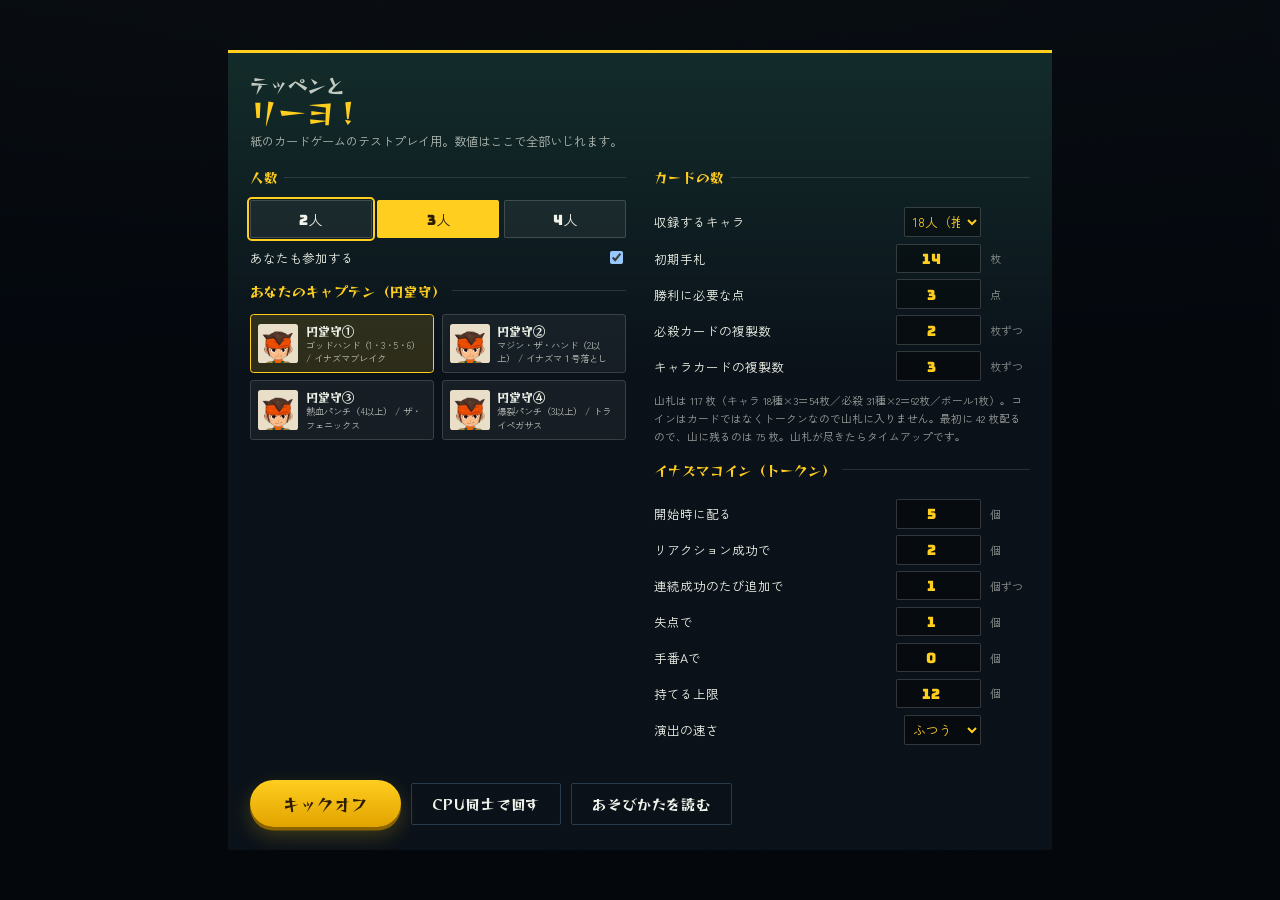
==== commit c5f67af4: "コインをトークン化、キャラを18人に、連携技を強化 ■ イナズマコインをカードからトークンへ（項目7） 山札から抜き、各自の持ち物にした。開始5個・上限12個。 増えかた：リアクション成功+2個（連続" ====
--- a/index.html
+++ b/index.html
@@ -107,12 +107,28 @@
 
       <div>
         <fieldset class="grp">
-          <legend>数値</legend>
-          <label class="num"><span>初期手札</span><input type="number" id="optHand" min="3" max="24" value="12"><i>枚</i></label>
+          <legend>カードの数</legend>
+          <label class="num"><span>収録するキャラ</span>
+            <select id="optRoster">
+              <option value="v2" selected>18人（推奨）</option>
+              <option value="v2b">21人（木戸川の三兄弟あり）</option>
+              <option value="full">24人（全員）</option>
+            </select><i></i></label>
+          <label class="num"><span>初期手札</span><input type="number" id="optHand" min="3" max="24" value="14"><i>枚</i></label>
           <label class="num"><span>勝利に必要な点</span><input type="number" id="optWin" min="1" max="9" value="3"><i>点</i></label>
-          <label class="num"><span>イナズマコイン</span><input type="number" id="optCoin" min="0" max="80" value="24"><i>枚</i></label>
-          <label class="num"><span>必殺カードの複製数</span><input type="number" id="optTech" min="1" max="6" value="3"><i>枚ずつ</i></label>
+          <label class="num"><span>必殺カードの複製数</span><input type="number" id="optTech" min="1" max="6" value="2"><i>枚ずつ</i></label>
           <label class="num"><span>キャラカードの複製数</span><input type="number" id="optChar" min="1" max="6" value="3"><i>枚ずつ</i></label>
+          <p class="grp__note" id="deckNote"></p>
+        </fieldset>
+
+        <fieldset class="grp">
+          <legend>イナズマコイン（トークン）</legend>
+          <label class="num"><span>開始時に配る</span><input type="number" id="optCoinStart" min="0" max="20" value="5"><i>個</i></label>
+          <label class="num"><span>リアクション成功で</span><input type="number" id="optCoinReact" min="0" max="10" value="2"><i>個</i></label>
+          <label class="num"><span>連続成功のたび追加で</span><input type="number" id="optCoinStreak" min="0" max="5" value="1"><i>個ずつ</i></label>
+          <label class="num"><span>失点で</span><input type="number" id="optCoinConcede" min="0" max="10" value="1"><i>個</i></label>
+          <label class="num"><span>手番Aで</span><input type="number" id="optCoinPlay" min="0" max="5" value="0"><i>個</i></label>
+          <label class="num"><span>持てる上限</span><input type="number" id="optCoinCap" min="1" max="40" value="12"><i>個</i></label>
           <label class="num"><span>演出の速さ</span>
             <select id="optSpeed">
               <option value="1">じっくり</option>
@@ -120,7 +136,6 @@
               <option value="0.3">はやい</option>
               <option value="0">なし（数値だけ見る）</option>
             </select><i></i></label>
-          <p class="grp__note" id="deckNote"></p>
         </fieldset>
       </div>
     </div>
--- a/css/fx.css
+++ b/css/fx.css
@@ -152,6 +152,89 @@
 .spark{ position:absolute; inline-size:.28rem; block-size:1.5rem; background:var(--bolt); border-radius:.14rem; opacity:0; }
 
 /* ================================================================
+ * 守り切った瞬間（キャッチ成功／ドリブル成功）
+ * 「リアクションしても報われない」と言われた部分。ここで画面を止める。
+ * ============================================================== */
+.react{
+  position:absolute; inset:0; display:grid; place-items:center; overflow:hidden;
+  --rc:var(--t-catch);
+}
+.react--dribble{ --rc:var(--t-dribble); }
+.react__flash{
+  position:absolute; inset:0;
+  background:
+    repeating-linear-gradient(105deg, rgba(0,0,0,.72) 0 2.4rem, rgba(0,0,0,.55) 2.4rem 4.8rem),
+    radial-gradient(60% 45% at 50% 50%, color-mix(in srgb, var(--rc) 40%, transparent), rgba(4,7,10,.9));
+  animation:reactFlash .5s steps(2) 2;
+}
+@keyframes reactFlash{ 0%,100%{ opacity:1 } 50%{ opacity:.78 } }
+.react__box{ position:relative; text-align:center; }
+.react__word{
+  font-family:var(--f-num); font-size:6.5rem; line-height:.92;
+  color:var(--rc);
+  -webkit-text-stroke:.3rem var(--ink); paint-order:stroke fill;
+  text-shadow:0 .55rem 0 var(--ink), 0 1.4rem 2.6rem rgba(0,0,0,.85);
+  animation:reactPop .5s var(--ease-whip) both;
+  letter-spacing:-.02em;
+}
+@keyframes reactPop{ 0%{ scale:2.2; opacity:0; rotate:8deg } 65%{ scale:.9; opacity:1; rotate:-3deg } 100%{ scale:1; rotate:-1.5deg } }
+.react__jp{
+  font-family:var(--f-disp); font-size:2.2rem; color:var(--paper);
+  margin-block-start:.1em;
+  -webkit-text-stroke:.16rem var(--ink); paint-order:stroke fill;
+  text-shadow:0 .3rem 0 var(--ink);
+  animation:reactPop .45s var(--ease-whip) .1s both;
+}
+.react__who{
+  font-family:var(--f-ui); font-weight:900; font-size:1rem; color:var(--bolt);
+  margin-block-start:.7em; letter-spacing:.2em;
+  animation:textIn .3s var(--ease-kick) .22s both;
+}
+
+/* ================================================================
+ * 手番が自分に回ってきた（間の人を飛ばした）
+ * ============================================================== */
+.takeover{ position:absolute; inset:0; display:grid; place-items:center; }
+.takeover__box{
+  text-align:center; padding:1.4rem 3rem;
+  background:linear-gradient(180deg, rgba(8,14,20,.96), rgba(8,14,20,.9));
+  border-block:.3rem solid var(--bolt);
+  box-shadow:0 1.2rem 3rem rgba(0,0,0,.7);
+  animation:takeIn .34s var(--ease-kick) both;
+}
+@keyframes takeIn{ from{ scale:.9; opacity:0; translate:0 1rem } to{ scale:1; opacity:1; translate:0 0 } }
+.takeover__streak{
+  font-family:var(--f-num); font-size:2.6rem; color:var(--raimon);
+  -webkit-text-stroke:.16rem var(--ink); paint-order:stroke fill;
+  line-height:1;
+}
+.takeover__msg{ font-family:var(--f-disp); font-size:1.9rem; color:var(--bolt); margin-block:.25em .1em; }
+.takeover__sub{ font-size:.9rem; opacity:.75; letter-spacing:.14em; }
+
+/* ================================================================
+ * コインが飛ぶ
+ * ============================================================== */
+.flycoin{
+  position:fixed; z-index:88; pointer-events:none;
+  inline-size:1.75rem; block-size:1.75rem; border-radius:50%;
+  display:grid; place-items:center; font-size:.9rem; color:#7A5500;
+  background:radial-gradient(circle at 38% 30%, #FFE58A, var(--bolt) 44%, var(--bolt-deep) 80%);
+  box-shadow:0 .18rem .45rem rgba(0,0,0,.55);
+}
+.coingain{
+  position:absolute; inset-inline:0; inset-block-start:26%;
+  display:grid; place-items:center; gap:.1rem;
+  animation:toastIn .2s var(--ease-kick) both;
+}
+.coingain__n{
+  font-family:var(--f-num); font-size:2.4rem; color:var(--bolt); line-height:1;
+  -webkit-text-stroke:.16rem var(--ink); paint-order:stroke fill;
+  text-shadow:0 .3rem 0 var(--ink);
+}
+.coingain__cap{ font-size:.78rem; color:var(--line); opacity:.85; }
+.coingain.is-mine .coingain__n{ font-size:3rem; }
+
+/* ================================================================
  * 飛ぶカード・ボール
  * ============================================================== */
 .flyer{
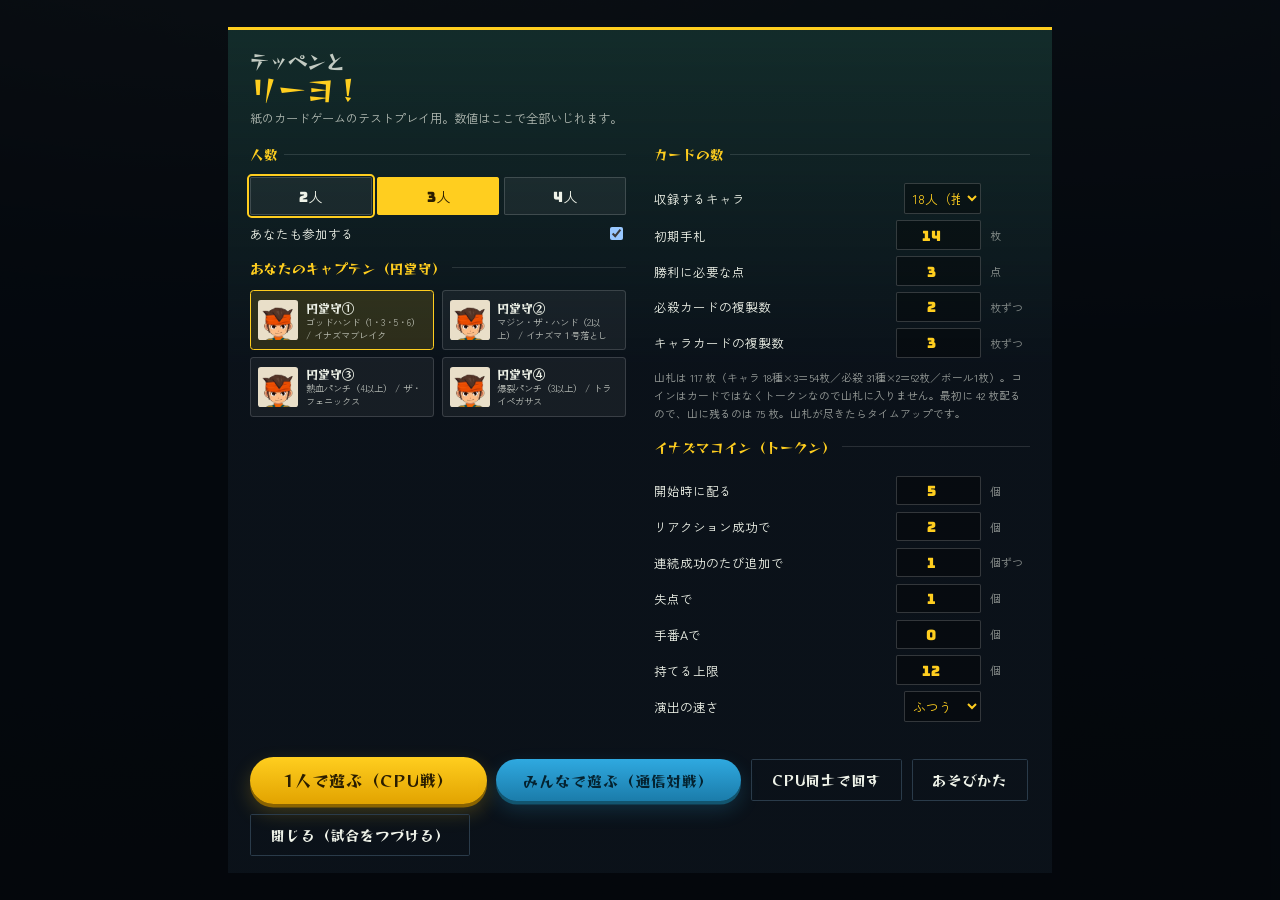
==== commit 0a22b459: "通信対戦・スマホ対応・戻るボタン・サイコロ演出 ■ 通信対戦（優先度1） Firebase Realtime Database を中継にした「1台が審判」方式。 部屋を作った人（ホスト）の端末だけがル" ====
--- a/index.html
+++ b/index.html
@@ -37,6 +37,7 @@
     <div class="hud__brand"><span aria-hidden="true">⚡</span>テッペンとリーヨ！</div>
     <div class="hud__scores" id="scores"></div>
     <nav class="hud__tools">
+      <span class="netbadge" id="netBadge" hidden></span>
       <a class="tool" id="btnRules" href="あそびかた.html" target="_blank" rel="noopener">あそびかた</a>
       <button type="button" class="tool" id="btnLog" aria-pressed="false">記録</button>
       <button type="button" class="tool" id="btnMenu">設定</button>
@@ -58,7 +59,10 @@
     <div class="hand" id="hand"></div>
   </section>
 
-  <div class="banner" id="banner" hidden></div>
+  <div class="banner" id="banner" hidden>
+    <span id="bannerText"></span>
+    <button type="button" class="banner__back" id="btnBannerBack" hidden>もどる</button>
+  </div>
 </div>
 
 <!-- 演出 -->
@@ -141,10 +145,81 @@
     </div>
 
     <div class="sheet__actions">
-      <button type="button" class="btn btn--go" id="btnStart">キックオフ</button>
+      <button type="button" class="btn btn--go" id="btnStart">1人で遊ぶ（CPU戦）</button>
+      <button type="button" class="btn btn--net" id="btnNet">みんなで遊ぶ（通信対戦）</button>
       <button type="button" class="btn btn--sub" id="btnSim">CPU同士で回す</button>
-      <a class="btn btn--sub" href="あそびかた.html" target="_blank" rel="noopener">あそびかたを読む</a>
-    </div>
+      <a class="btn btn--sub" href="あそびかた.html" target="_blank" rel="noopener">あそびかた</a>
+      <button type="button" class="btn btn--sub" id="btnCloseSetup" hidden>閉じる（試合をつづける）</button>
+    </div>
+  </div>
+</dialog>
+
+<!-- 通信対戦 -->
+<dialog class="sheet" id="netdlg">
+  <div class="sheet__inner">
+    <h1 class="sheet__title"><em>通信対戦</em></h1>
+    <p class="sheet__lead" id="netLead">それぞれのスマホから、同じ試合に参加します。</p>
+
+    <div id="netStep1">
+      <fieldset class="grp">
+        <legend>あなたの名前</legend>
+        <input class="txt" type="text" id="netName" maxlength="8" placeholder="あらい">
+      </fieldset>
+
+      <fieldset class="grp" id="netDbBox">
+        <legend>データベースのURL（部屋を作る人だけ・1回だけ）</legend>
+        <input class="txt" type="url" id="netDb" placeholder="https://〇〇-default-rtdb.firebaseio.com">
+        <p class="grp__note">
+          Firebase の Realtime Database に出ているURLを貼ってください。
+          1回貼れば、この端末が覚えます。<strong>参加するだけの人は、ここは空でかまいません。</strong><br>
+          手順は「通信対戦の準備.md」に書いてあります。
+        </p>
+      </fieldset>
+
+      <fieldset class="grp">
+        <legend>部屋</legend>
+        <div class="netrow">
+          <button type="button" class="btn btn--go" id="btnCreateRoom">部屋を作る</button>
+        </div>
+        <div class="netrow">
+          <input class="txt txt--code" type="text" id="netCode" maxlength="4" placeholder="ABCD" autocapitalize="characters">
+          <button type="button" class="btn btn--net" id="btnJoinRoom">合言葉で入る</button>
+        </div>
+      </fieldset>
+    </div>
+
+    <div id="netStep2" hidden>
+      <div class="roomcode">
+        <span class="roomcode__label">合言葉</span>
+        <strong class="roomcode__val" id="netCodeBig">----</strong>
+      </div>
+      <div class="netrow">
+        <button type="button" class="btn btn--go" id="btnCopyLink">リンクをコピー</button>
+        <button type="button" class="btn btn--sub" id="btnShareLink">送る</button>
+      </div>
+      <p class="grp__note">このリンクを送れば、相手は開くだけで参加できます。</p>
+
+      <fieldset class="grp">
+        <legend>参加している人</legend>
+        <ul class="seatlist" id="netSeats"></ul>
+      </fieldset>
+
+      <div id="netHostCtl">
+        <fieldset class="grp">
+          <legend>席の数（空いた席はCPUになります）</legend>
+          <div class="seg" id="netSeatCount" role="radiogroup"></div>
+        </fieldset>
+        <div class="sheet__actions">
+          <button type="button" class="btn btn--go" id="btnNetStart">キックオフ</button>
+        </div>
+      </div>
+      <p class="netwait" id="netWait" hidden>ホストが始めるのを待っています…</p>
+    </div>
+
+    <div class="sheet__actions">
+      <button type="button" class="btn btn--sub" id="btnNetBack">もどる</button>
+    </div>
+    <p class="netmsg" id="netMsg"></p>
   </div>
 </dialog>
 
@@ -164,12 +239,15 @@
 </dialog>
 
 <script src="js/config.js"></script>
+<script src="js/net-config.js"></script>
 <script src="js/data.js"></script>
 <script src="js/engine.js"></script>
 <script src="js/ai.js"></script>
 <script src="js/sim.js"></script>
 <script src="js/render.js"></script>
 <script src="js/fx.js"></script>
+<script src="js/wire.js"></script>
+<script src="js/net.js"></script>
 <script src="js/ui.js"></script>
 </body>
 </html>
--- a/css/base.css
+++ b/css/base.css
@@ -188,6 +188,81 @@
 .simout h3{ font-family:var(--f-disp); font-size:.95rem; color:var(--bolt); margin:1rem 0 .2rem; font-weight:400; break-after:avoid; }
 .simout .flag{ color:#FF8A5C; }
 
+/* ---------------- 通信対戦 ---------------- */
+.btn--net{
+  background:linear-gradient(180deg,#2FA9E0,#1B7CAA); color:#04222F;
+  border-radius:var(--r-chip);
+  box-shadow:0 0.25rem 0 #12556F, 0 0.6rem 1.4rem rgba(47,169,224,.2);
+  font-size:1.05rem; padding:0.7em 1.8em;
+}
+.btn--net:active{ box-shadow:0 0.13rem 0 #12556F; }
+
+.txt{
+  inline-size:100%; font-family:var(--f-ui); font-size:1rem;
+  background:rgba(0,0,0,.35); color:var(--line);
+  border:1px solid rgba(255,255,255,.2); border-radius:var(--r-btn);
+  padding:.6em .7em; min-block-size:2.75rem;
+}
+.txt--code{
+  inline-size:6.5em; text-align:center; letter-spacing:.35em;
+  font-family:var(--f-num); font-size:1.5rem; color:var(--bolt);
+}
+.netrow{ display:flex; gap:.6rem; align-items:center; flex-wrap:wrap; margin-block:.5rem; }
+
+.roomcode{
+  display:flex; align-items:center; justify-content:center; gap:.8rem;
+  background:rgba(255,206,31,.12); border:.13rem solid var(--bolt);
+  border-radius:var(--r-card); padding:.6rem 1rem; margin-block-end:.8rem;
+}
+.roomcode__label{ font-size:.8rem; opacity:.8; }
+.roomcode__val{ font-family:var(--f-num); font-size:2.6rem; color:var(--bolt); letter-spacing:.2em; }
+
+.seatlist{ list-style:none; margin:0; padding:0; display:grid; gap:.35rem; }
+.seatrow{
+  display:grid; grid-template-columns:4.5rem 1fr auto; align-items:center; gap:.6rem;
+  background:rgba(255,255,255,.05); border:1px solid rgba(255,255,255,.12);
+  border-radius:var(--r-btn); padding:.5rem .7rem; font-size:.88rem;
+}
+.seatrow.is-me{ border-color:var(--bolt); background:rgba(255,206,31,.12); }
+.seatrow__n{ font-family:var(--f-disp); font-size:.78rem; opacity:.75; }
+.seatrow__name.is-empty{ opacity:.45; }
+.seatrow__st{ font-size:.68rem; opacity:.55; }
+.seatrow__st.is-on{ color:#5BD98A; opacity:1; }
+
+.netwait{ font-size:.88rem; opacity:.75; text-align:center; padding:1rem 0; }
+.netmsg{ font-size:.82rem; line-height:1.6; margin-block-start:.8rem; opacity:.85; word-break:break-all; }
+.netmsg.is-bad{ color:#FF8A5C; }
+
+.netbadge{
+  font-family:var(--f-num); font-size:.62rem;
+  background:rgba(91,217,138,.18); color:#7FE3A6;
+  border:1px solid rgba(91,217,138,.5); border-radius:var(--r-chip);
+  padding:.3em .8em; white-space:nowrap;
+}
+.netbadge.is-off{ background:rgba(255,138,92,.18); color:#FF8A5C; border-color:rgba(255,138,92,.55); }
+.netbadge[hidden]{ display:none; }
+
+/* ---------------- 指で押せる大きさ ---------------- */
+@media (pointer:coarse){
+  .tool{ min-block-size:2.5rem; padding-inline:1em; }
+  .btn{ min-block-size:2.75rem; }
+  #actsLayer button{ min-block-size:2.75rem; padding-inline:1.3em; }
+  .chooser__foot .btn{ min-block-size:2.75rem; }
+  .logpane__close{ min-block-size:2.5rem; }
+  .seg button{ min-block-size:2.75rem; }
+  .num input, .num select{ min-block-size:2.75rem; }
+}
+
+/* 縦長の画面では、設定シートを1列にして読みやすくする */
+@media (max-width: 820px), (orientation: portrait){
+  .sheet__cols{ grid-template-columns:1fr; }
+  .sheet__inner{ padding:1.1rem .9rem 1.4rem; }
+  .sheet__title{ font-size:1.6rem; }
+  .capgrid{ grid-template-columns:1fr; }
+  .simout{ columns:1; }
+  .sheet__actions .btn{ flex:1 1 100%; text-align:center; }
+}
+
 @media (prefers-reduced-motion: reduce){
   *{ animation-duration:.01ms !important; animation-iteration-count:1 !important; transition-duration:.01ms !important; }
 }
--- a/css/board.css
+++ b/css/board.css
@@ -91,10 +91,13 @@
 .opp__hidden{ margin-inline-start:auto; font-family:var(--f-num); font-size:.62rem; opacity:.7; white-space:nowrap; flex:0 0 auto; }
 .opp__tiles{ display:flex; flex-wrap:wrap; gap:.25rem; align-content:flex-start; min-block-size:0; min-inline-size:0; flex:1 1 auto; }
 
-/* 自分 */
+/* 自分。
+   選手は引き抜きで増えるので、必ず折り返す。
+   大きさは枚数と段数から計算しているが、折り返さないと横へあふれる。 */
 .bench--me{
   background:linear-gradient(180deg, transparent, rgba(6,12,10,.5));
   align-items:flex-end;
+  flex-wrap:wrap; align-content:flex-end; row-gap:.2rem;
 }
 .bench__label{
   font-family:var(--f-disp); font-size:.62rem; opacity:.5;
@@ -153,6 +156,7 @@
 .banner{
   position:absolute; inset-inline:0; inset-block-start:15.5rem;
   z-index:25; text-align:center; pointer-events:none;
+  display:flex; flex-direction:column; align-items:center; gap:.4rem;
 }
 .banner[hidden]{ display:none; }
 .banner span{
@@ -163,6 +167,15 @@
   padding:.4em 1.5em;
   box-shadow:0 0.6rem 1.8rem rgba(0,0,0,.6);
 }
+.banner__back{
+  pointer-events:auto; cursor:pointer;
+  font-family:var(--f-disp); font-size:.85rem;
+  background:var(--steel); color:var(--line); border:0;
+  border-radius:var(--r-chip); padding:.5em 1.6em;
+  min-block-size:2.75rem;                 /* 指で押せる大きさ */
+  box-shadow:0 .19rem 0 #16232E, 0 .5rem 1rem rgba(0,0,0,.5);
+}
+.banner__back[hidden]{ display:none; }
 
 @keyframes targetPulse{
   0%,100%{ box-shadow:0 0 0 0 rgba(232,84,28,.5); }
@@ -244,6 +257,75 @@
 .chooser__cards .opt .sub{ font-size:.66rem; opacity:.7; }
 .chooser__foot{ display:flex; gap:.6rem; flex-wrap:wrap; flex:0 0 auto; margin-block-start:.8rem; }
 
+/* ================================================================
+ * 縦持ちのスマホ用の版面
+ * 横長と同じ部品を、縦に組み替えるだけ。横スクロールは作らない。
+ * ============================================================== */
+.stage[data-mode="tall"]{
+  inline-size:24.375rem;      /* 390 / 16 */
+  block-size:48.75rem;        /* 780 / 16 */
+  grid-template-rows:2.6rem 9rem 7.4rem 6.8rem 1fr;
+  background:repeating-linear-gradient(180deg, var(--grass) 0 2.6rem, var(--grass-lit) 2.6rem 5.2rem);
+}
+.stage[data-mode="tall"] .hud{ padding:0 .5rem; gap:.4rem; }
+.stage[data-mode="tall"] .hud__brand{ display:none; }
+.stage[data-mode="tall"] .hud__scores{ gap:.25rem; }
+.stage[data-mode="tall"] .pscore{ flex:0 1 4.6rem; padding:.14rem .3rem; gap:0 .25rem; }
+.stage[data-mode="tall"] .pscore__n{ font-size:1rem; }
+.stage[data-mode="tall"] .pscore__name{ font-size:.6rem; }
+.stage[data-mode="tall"] .pscore__meta{ display:none; }
+.stage[data-mode="tall"] .tool{ font-size:.62rem; padding:.4em .7em; }
+
+.stage[data-mode="tall"] .bench{ padding:.28rem .5rem .3rem; gap:.2rem; }
+.stage[data-mode="tall"] .bench--them{ gap:.3rem; }
+.stage[data-mode="tall"] .opp{ padding:.25rem .3rem .3rem; }
+.stage[data-mode="tall"] .opp__name{ font-size:.62rem; }
+.stage[data-mode="tall"] .opp__score{ font-size:.72rem; }
+.stage[data-mode="tall"] .opp__hidden{ font-size:.52rem; }
+.stage[data-mode="tall"] .bench__label{ font-size:.52rem; }
+
+.stage[data-mode="tall"] .fieldrow{ padding:.3rem .5rem 0; gap:.35rem; flex-wrap:wrap; }
+.stage[data-mode="tall"] .fieldrow__label{ font-size:.66rem; padding:.2rem .45rem; }
+.stage[data-mode="tall"] .fieldrow__label small{ display:none; }
+.stage[data-mode="tall"] .piles{ gap:.3rem; }
+.stage[data-mode="tall"] .counters{ gap:.3rem; }
+.stage[data-mode="tall"] .counter{ inline-size:3.2rem; padding:.3rem .1rem; }
+.stage[data-mode="tall"] .counter__n{ font-size:.95rem; }
+.stage[data-mode="tall"] .counter__label{ font-size:.52rem; }
+.stage[data-mode="tall"] .coinstack{ inline-size:3.6rem; }
+.stage[data-mode="tall"] .coinstack__coin{ inline-size:2.2rem; block-size:2.2rem; font-size:1rem; }
+.stage[data-mode="tall"] .coinstack__n{ font-size:.85rem; }
+.stage[data-mode="tall"] .coinstack__cap{ font-size:.5rem; }
+
+.stage[data-mode="tall"] .handrow{ padding:.3rem .5rem .4rem; gap:.35rem; }
+.stage[data-mode="tall"] .handrow__side{ inline-size:1.6rem; flex-direction:column; gap:.3rem; }
+.stage[data-mode="tall"] .ballmark{ inline-size:1.5rem; block-size:1.5rem; font-size:.9rem; }
+.stage[data-mode="tall"] .banner{ inset-block-start:11rem; }
+.stage[data-mode="tall"] .banner span{ font-size:.85rem; padding:.35em 1em; }
+
+/* 場の山（縦持ち用の小さい札） */
+.pilechip{
+  inline-size:3.9rem; flex:0 0 auto;
+  display:grid; justify-items:center; gap:.1rem;
+  padding:.35rem .2rem .3rem;
+  background:rgba(6,12,10,.55); border:1px solid rgba(255,255,255,.14);
+  border-radius:var(--r-card); cursor:pointer;
+  min-block-size:2.75rem;
+}
+.pilechip .ic{ font-size:.8rem; inline-size:1.5rem; block-size:1.5rem; }
+.pilechip .ic--char{ background:var(--paper-2); color:var(--ink); }
+.pilechip__n{ font-family:var(--f-num); font-size:1rem; color:var(--bolt); line-height:1; }
+.pilechip__label{ font-size:.5rem; opacity:.72; white-space:nowrap; }
+.pilechip.is-empty{ opacity:.4; }
+.pilechip.is-live{ border-color:var(--bolt); box-shadow:0 0 .6rem rgba(255,206,31,.6); }
+.pilechip.is-live .pilechip__n{ color:#fff; }
+
+/* 縦持ちでは選択パネルを下から出す */
+.stage[data-mode="tall"] ~ .chooser .chooser__panel,
+body:has(.stage[data-mode="tall"]) .chooser__panel{
+  max-block-size:88vh;
+}
+
 /* 素手キャッチ・見送りの札 */
 .bare{
   inline-size:9rem; block-size:7.98rem;
--- a/css/fx.css
+++ b/css/fx.css
@@ -102,19 +102,29 @@
   display:grid; grid-template:repeat(3,1fr)/repeat(3,1fr);
   padding:12%; rotate:0deg; scale:1;
 }
-.die.is-rolling{ animation:dieTumble .72s var(--ease-kick) both; }
+.die.is-spin{ animation:dieSpin .16s linear infinite; }
 .die.is-hit{ animation:dieHit .5s var(--ease-kick) both; }
 .die.is-miss{ animation:dieMiss .45s var(--ease-kick) both; }
 .die i{ border-radius:50%; background:var(--ink); inline-size:78%; block-size:78%; place-self:center; opacity:0; }
 .die i.on{ opacity:1; }
 .die.is-hit i.on{ background:var(--raimon); }
-@keyframes dieTumble{
-  0%  { rotate:0deg;   scale:.6; translate:0 -2.5rem }
-  30% { rotate:220deg; scale:1.15 }
-  60% { rotate:430deg; scale:.95 }
-  85% { rotate:700deg; scale:1.04 }
-  100%{ rotate:720deg; scale:1;  translate:0 0 }
-}
+@keyframes dieSpin{
+  0%  { rotate:-3deg; scale:1 }
+  50% { rotate:3deg;  scale:1.04 }
+  100%{ rotate:-3deg; scale:1 }
+}
+
+/* 抽選中の大きな数字。切り替わっているのが一目で分かるように */
+.diceStage__num{
+  font-family:var(--f-num); font-size:3.4rem; line-height:1;
+  color:var(--bolt); min-inline-size:2.6ch; text-align:center;
+  -webkit-text-stroke:.18rem var(--ink); paint-order:stroke fill;
+  text-shadow:0 .28rem 0 var(--ink);
+}
+.diceStage.is-ok  .diceStage__num{ color:var(--bolt); animation:numLock .4s var(--ease-whip) both; }
+.diceStage.is-ng  .diceStage__num{ color:#FF7A55; animation:numLock .4s var(--ease-whip) both; }
+@keyframes numLock{ 0%{ scale:1.5 } 60%{ scale:.92 } 100%{ scale:1 } }
+.diceStage__hint{ font-size:.78rem; opacity:.6; letter-spacing:.12em; }
 @keyframes dieHit{ 0%{ scale:1 } 40%{ scale:1.28 } 100%{ scale:1.12 } }
 @keyframes dieMiss{ 0%{ scale:1 } 30%{ translate:-.6rem 0 } 55%{ translate:.6rem 0 } 80%{ translate:-.3rem 0 } 100%{ translate:0 0; scale:.92 } }
 
@@ -127,7 +137,8 @@
   border:1px solid rgba(255,255,255,.14);
 }
 .needrow .pip.need{ background:rgba(255,206,31,.2); color:var(--bolt); border-color:var(--bolt); }
-.needrow .pip.rolled{ outline:.19rem solid var(--raimon); outline-offset:.1rem; }
+.needrow .pip.flick{ background:rgba(255,255,255,.3); color:#fff; }
+.needrow .pip.rolled{ outline:.22rem solid var(--raimon); outline-offset:.12rem; scale:1.18; }
 .diceStage__verdict{ font-family:var(--f-disp); font-size:1.8rem; padding:.15em 1em; border-block:.19rem solid; }
 .diceStage__verdict.ok{ color:var(--bolt); border-color:var(--bolt); }
 .diceStage__verdict.ng{ color:#FF7A55; border-color:#FF7A55; }
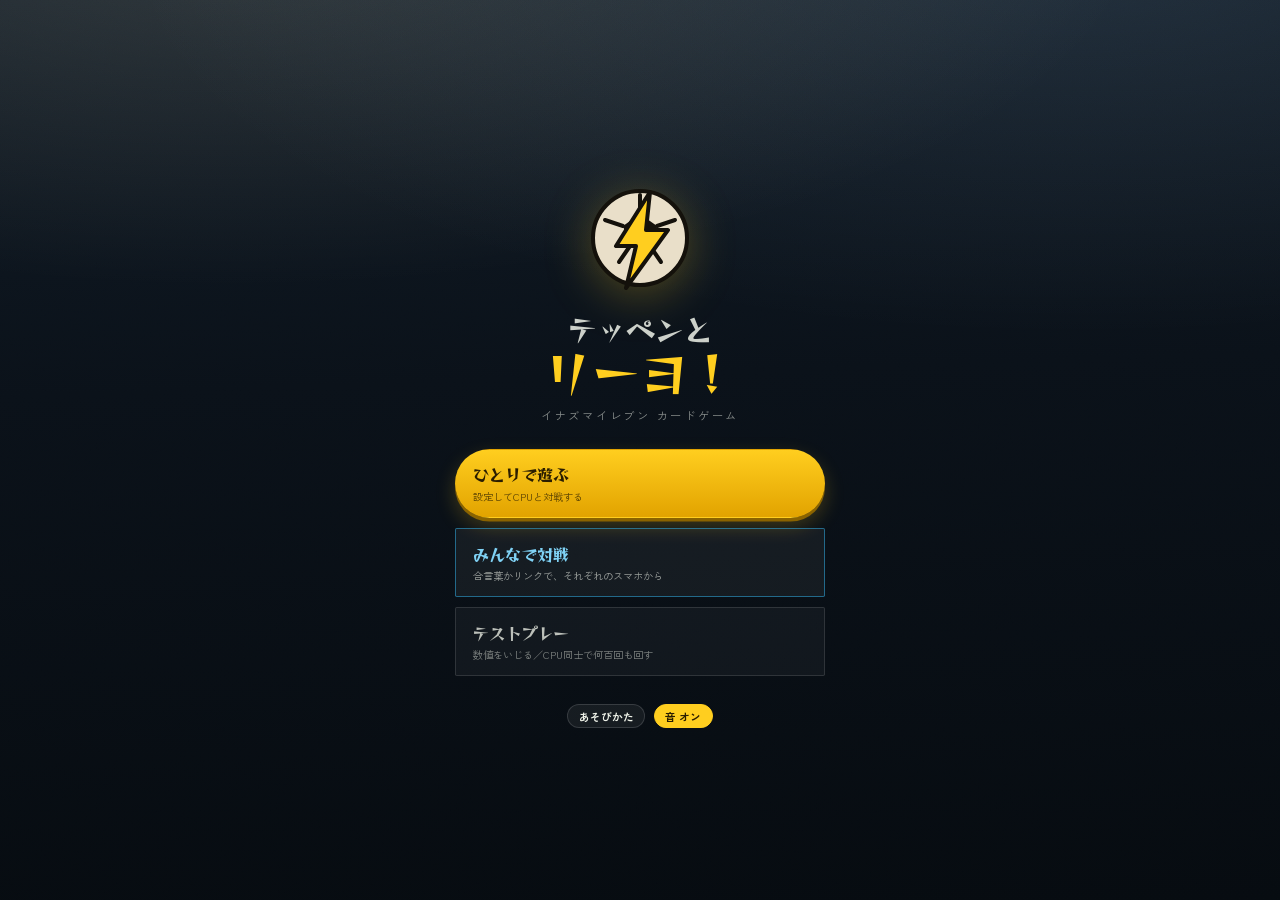
==== commit 59ca685e: "ホーム画面・セットアップ保存・記録の書き方・コイン演出・効果音 遊んで出た修正をまとめて反映。  - ホーム画面を新設（ボールと雷のマーク／ひとりで遊ぶ・みんなで対戦・テストプレー） - 通信対戦を「" ====
--- a/index.html
+++ b/index.html
@@ -4,7 +4,7 @@
 <meta charset="utf-8">
 <meta name="viewport" content="width=device-width, initial-scale=1">
 <meta name="color-scheme" content="dark">
-<title>テッペンとリーヨ！ ── テストプレイ</title>
+<title>テッペンとリーヨ！</title>
 <link rel="preconnect" href="https://fonts.googleapis.com">
 <link rel="preconnect" href="https://fonts.gstatic.com" crossorigin>
 <link href="https://fonts.googleapis.com/css2?family=Reggae+One&family=Zen+Kaku+Gothic+New:wght@400;700;900&family=Bungee&display=swap" rel="stylesheet">
@@ -14,6 +14,42 @@
 <link rel="stylesheet" href="css/fx.css">
 </head>
 <body>
+
+<!-- ホーム。画面を開いたら、まずここが出る -->
+<div id="home" class="home" hidden>
+  <div class="home__badge">
+    <svg viewBox="0 0 128 128" aria-hidden="true">
+      <circle cx="64" cy="64" r="47" fill="var(--paper)" stroke="var(--ink)" stroke-width="4"/>
+      <polygon points="64,40 81,52 74,72 54,72 47,52" fill="var(--ink)"/>
+      <g stroke="var(--ink)" stroke-width="4" fill="none" stroke-linecap="round">
+        <path d="M64 40 V21"/><path d="M81 52 L99 46"/><path d="M74 72 L85 88"/>
+        <path d="M54 72 L43 88"/><path d="M47 52 L29 46"/>
+      </g>
+      <path d="M74 18 L40 72 H60 L50 114 L92 56 H70 Z"
+            fill="var(--bolt)" stroke="var(--ink)" stroke-width="4" stroke-linejoin="round"/>
+    </svg>
+  </div>
+
+  <h1 class="home__title"><span>テッペンと</span><em>リーヨ！</em></h1>
+  <p class="home__sub">イナズマイレブン カードゲーム</p>
+
+  <div class="home__menu">
+    <button type="button" class="homebtn homebtn--solo" id="btnHomeSolo" aria-label="ひとりで遊ぶ">
+      <b>ひとりで遊ぶ</b><small>設定してCPUと対戦する</small>
+    </button>
+    <button type="button" class="homebtn homebtn--net" id="btnHomeNet" aria-label="みんなで対戦">
+      <b>みんなで対戦</b><small>合言葉かリンクで、それぞれのスマホから</small>
+    </button>
+    <button type="button" class="homebtn homebtn--test" id="btnHomeTest" aria-label="テストプレー">
+      <b>テストプレー</b><small>数値をいじる／CPU同士で何百回も回す</small>
+    </button>
+  </div>
+
+  <div class="home__foot">
+    <a class="tool" href="あそびかた.html" target="_blank" rel="noopener">あそびかた</a>
+    <button type="button" class="tool" id="btnHomeSound" aria-pressed="true">音 オン</button>
+  </div>
+</div>
 
 <!-- 盤面。1440x810 を基準に組み、画面サイズに合わせて全体を拡大縮小する -->
 <div id="stage" class="stage" hidden>
@@ -90,25 +126,50 @@
 </aside>
 
 <!-- 設定 / 開始 -->
-<dialog class="sheet" id="setup">
+<dialog class="sheet" id="setup" data-mode="solo">
   <div class="sheet__inner">
-    <h1 class="sheet__title"><span>テッペンと</span><em>リーヨ！</em></h1>
-    <p class="sheet__lead">紙のカードゲームのテストプレイ用。数値はここで全部いじれます。</p>
+    <h1 class="sheet__title" id="setupTitle"><span>試合の</span><em>したく</em></h1>
+    <p class="sheet__lead" id="setupLead">人数とキャプテンを決めて、キックオフ。</p>
+
+    <fieldset class="grp">
+      <legend>保存したセットアップ</legend>
+      <div class="presets" id="presetList"></div>
+      <div class="netrow">
+        <button type="button" class="btn btn--sub" id="btnPresetSave">いまの設定を保存</button>
+      </div>
+      <p class="grp__note">
+        「この組み合わせが面白かった」という設定に名前をつけて残せます。押すとすぐ反映されます。
+        保存はこの端末の中だけなので、別のスマホやPCには引き継がれません。
+      </p>
+    </fieldset>
 
     <div class="sheet__cols">
       <div>
-        <fieldset class="grp">
+        <fieldset class="grp" data-only="solo test">
           <legend>人数</legend>
           <div class="seg" id="segPlayers" role="radiogroup" aria-label="人数"></div>
           <label class="row"><span>あなたも参加する</span><input type="checkbox" id="optHuman" checked></label>
         </fieldset>
 
-        <fieldset class="grp">
+        <fieldset class="grp" data-only="solo test">
           <legend>あなたのキャプテン（円堂守）</legend>
           <div class="capgrid" id="capGrid"></div>
         </fieldset>
       </div>
 
+      <div>
+        <fieldset class="grp">
+          <legend>音</legend>
+          <label class="row"><span>効果音を鳴らす</span><input type="checkbox" id="optSound" checked></label>
+          <label class="num"><span>音量</span><input type="range" id="optVol" min="0" max="100" value="60"><i></i></label>
+          <p class="grp__note">音は端末ごとに覚えます。</p>
+        </fieldset>
+      </div>
+    </div>
+
+    <details class="adv" id="advBox">
+      <summary class="adv__sum">くわしい設定（カードの枚数・コイン・演出の速さ）</summary>
+      <div class="sheet__cols">
       <div>
         <fieldset class="grp">
           <legend>カードの数</legend>
@@ -142,14 +203,17 @@
             </select><i></i></label>
         </fieldset>
       </div>
-    </div>
+      </div>
+    </details>
 
     <div class="sheet__actions">
-      <button type="button" class="btn btn--go" id="btnStart">1人で遊ぶ（CPU戦）</button>
-      <button type="button" class="btn btn--net" id="btnNet">みんなで遊ぶ（通信対戦）</button>
-      <button type="button" class="btn btn--sub" id="btnSim">CPU同士で回す</button>
+      <button type="button" class="btn btn--go" id="btnStart" data-only="solo">キックオフ</button>
+      <button type="button" class="btn btn--net" id="btnMakeRoom" data-only="host">この設定で部屋を作る</button>
+      <button type="button" class="btn btn--go" id="btnSimOpen" data-only="test">CPU同士で回す</button>
+      <button type="button" class="btn btn--sub" id="btnStartTest" data-only="test">この設定で1試合やってみる</button>
       <a class="btn btn--sub" href="あそびかた.html" target="_blank" rel="noopener">あそびかた</a>
       <button type="button" class="btn btn--sub" id="btnCloseSetup" hidden>閉じる（試合をつづける）</button>
+      <button type="button" class="btn btn--sub" id="btnToHome">ホームにもどる</button>
     </div>
   </div>
 </dialog>
@@ -166,26 +230,35 @@
         <input class="txt" type="text" id="netName" maxlength="8" placeholder="あらい">
       </fieldset>
 
-      <fieldset class="grp" id="netDbBox">
-        <legend>データベースのURL（部屋を作る人だけ・1回だけ）</legend>
+      <fieldset class="grp">
+        <legend>部屋を立てる（ホスト）</legend>
+        <div class="netrow">
+          <button type="button" class="btn btn--go" id="btnCreateRoom">設定して部屋を作る</button>
+        </div>
+        <p class="grp__note">
+          先に試合の設定をします。そのあと合言葉とリンクが出るので、みんなに送ってください。
+          全員そろったらキックオフです。
+        </p>
+      </fieldset>
+
+      <fieldset class="grp">
+        <legend>合言葉で参加する</legend>
+        <div class="netrow">
+          <input class="txt txt--code" type="text" id="netCode" maxlength="4" placeholder="ABCD" autocapitalize="characters">
+          <button type="button" class="btn btn--net" id="btnJoinRoom">入る</button>
+        </div>
+        <p class="grp__note">送られてきたリンクを開くだけでも参加できます。</p>
+      </fieldset>
+
+      <details class="adv" id="netDbBox">
+        <summary class="adv__sum">データベースのURL（部屋を作る人だけ・1回だけ）</summary>
         <input class="txt" type="url" id="netDb" placeholder="https://〇〇-default-rtdb.firebaseio.com">
         <p class="grp__note">
           Firebase の Realtime Database に出ているURLを貼ってください。
           1回貼れば、この端末が覚えます。<strong>参加するだけの人は、ここは空でかまいません。</strong><br>
           手順は「通信対戦の準備.md」に書いてあります。
         </p>
-      </fieldset>
-
-      <fieldset class="grp">
-        <legend>部屋</legend>
-        <div class="netrow">
-          <button type="button" class="btn btn--go" id="btnCreateRoom">部屋を作る</button>
-        </div>
-        <div class="netrow">
-          <input class="txt txt--code" type="text" id="netCode" maxlength="4" placeholder="ABCD" autocapitalize="characters">
-          <button type="button" class="btn btn--net" id="btnJoinRoom">合言葉で入る</button>
-        </div>
-      </fieldset>
+      </details>
     </div>
 
     <div id="netStep2" hidden>
@@ -217,7 +290,7 @@
     </div>
 
     <div class="sheet__actions">
-      <button type="button" class="btn btn--sub" id="btnNetBack">もどる</button>
+      <button type="button" class="btn btn--sub" id="btnNetBack">ホームにもどる</button>
     </div>
     <p class="netmsg" id="netMsg"></p>
   </div>
@@ -231,7 +304,7 @@
     <label class="num"><span>試合数</span><input type="number" id="simN" min="10" max="3000" step="10" value="300"><i>試合</i></label>
     <div class="sheet__actions">
       <button type="button" class="btn btn--go" id="btnSimRun">回す</button>
-      <button type="button" class="btn btn--sub" id="btnSimClose">戻る</button>
+      <button type="button" class="btn btn--sub" id="btnSimClose">設定にもどる</button>
     </div>
     <div class="simprog" id="simProg" hidden><div class="simprog__bar" id="simProgBar"></div></div>
     <div class="simout" id="simOut"></div>
@@ -239,6 +312,7 @@
 </dialog>
 
 <script src="js/config.js"></script>
+<script src="js/se.js"></script>
 <script src="js/net-config.js"></script>
 <script src="js/data.js"></script>
 <script src="js/engine.js"></script>
--- a/css/base.css
+++ b/css/base.css
@@ -116,6 +116,56 @@
 .tool:hover{ background:rgba(255,255,255,.13); }
 .tool[aria-pressed="true"]{ background:var(--bolt); color:#2A1D00; border-color:var(--bolt); }
 
+/* ---------------- ホーム ----------------
+ * 画面を開いていちばん最初に見えるところ。
+ * ここだけは版面の拡大縮小に乗せず、素直に画面の中央に置く。 */
+.home{
+  position:fixed; inset:0; z-index:40;
+  display:flex; flex-direction:column; align-items:center; justify-content:center;
+  gap:.2rem; padding:5vh 1.2rem; overflow:auto;
+  text-align:center;
+}
+.home[hidden]{ display:none; }
+
+.home__badge{ inline-size:clamp(6rem,15vh,9rem); aspect-ratio:1; filter:drop-shadow(0 .5rem 1.6rem rgba(255,206,31,.28)); }
+.home__badge svg{ inline-size:100%; block-size:100%; }
+
+.home__title{
+  font-family:var(--f-disp); font-weight:400; line-height:1.1;
+  font-size:clamp(2rem,7vh,3.4rem); margin:.5rem 0 0;
+}
+.home__title span{ display:block; font-size:.6em; opacity:.85; }
+.home__title em{ font-style:normal; color:var(--bolt); }
+.home__sub{ font-size:.8rem; letter-spacing:.24em; opacity:.55; margin:.4rem 0 1.6rem; }
+
+.home__menu{ display:grid; gap:.7rem; inline-size:min(26rem,88vw); }
+.homebtn{
+  display:block; inline-size:100%; text-align:start; cursor:pointer;
+  padding:.9rem 1.2rem; border-radius:var(--r-btn);
+  background:rgba(255,255,255,.05); border:.13rem solid rgba(255,255,255,.16);
+  color:var(--line);
+  transition:translate .16s var(--ease-kick), background-color .16s linear, border-color .16s linear;
+}
+.homebtn:hover{ background:rgba(255,255,255,.1); }
+.homebtn:active{ translate:0 .13rem; }
+.homebtn b{ font-family:var(--f-disp); font-weight:400; font-size:1.15rem; display:block; }
+.homebtn small{ font-size:.72rem; opacity:.62; display:block; margin-block-start:.15rem; line-height:1.5; }
+
+.homebtn--solo{
+  background:linear-gradient(180deg,var(--bolt) 0%,var(--bolt-deep) 100%);
+  color:#2A1D00; border-color:transparent; border-radius:var(--r-chip);
+  box-shadow:0 .25rem 0 #8A6300, 0 .6rem 1.4rem rgba(255,206,31,.22);
+}
+.homebtn--solo:hover{ background:linear-gradient(180deg,#FFD84A 0%,var(--bolt-deep) 100%); }
+.homebtn--solo small{ opacity:.72; }
+.homebtn--solo:active{ box-shadow:0 .13rem 0 #8A6300; }
+
+.homebtn--net{ border-color:rgba(47,169,224,.55); }
+.homebtn--net b{ color:#7FD2F5; }
+.homebtn--test{ opacity:.78; }
+
+.home__foot{ display:flex; gap:.6rem; align-items:center; margin-block-start:1.8rem; flex-wrap:wrap; justify-content:center; }
+
 /* ---------------- 設定シート ---------------- */
 .sheet{
   border:0; padding:0; inline-size:min(58rem,94vw);
@@ -179,6 +229,46 @@
 
 .sheet__actions{ display:flex; gap:.7rem; align-items:center; flex-wrap:wrap; margin-block-start:1rem; }
 
+/* 画面の用途（ひとり／ホスト／テスト）で、いらない項目を隠す */
+.sheet[data-mode="solo"] [data-only]:not([data-only~="solo"]),
+.sheet[data-mode="host"] [data-only]:not([data-only~="host"]),
+.sheet[data-mode="test"] [data-only]:not([data-only~="test"]),
+.sheet[data-mode="live"] [data-only]{ display:none; }
+
+/* ---------------- 折りたたみ（くわしい設定） ---------------- */
+.adv{ border-block-start:1px solid rgba(255,255,255,.12); margin:0 0 1rem; padding:.7rem 0 0; }
+.adv__sum{
+  font-family:var(--f-disp); font-size:.95rem; color:var(--bolt);
+  cursor:pointer; list-style:none; padding:.2rem 0;
+}
+.adv__sum::-webkit-details-marker{ display:none; }
+.adv__sum::before{ content:"▸ "; display:inline-block; transition:rotate .15s linear; }
+.adv[open] > .adv__sum::before{ content:"▾ "; }
+.adv > .sheet__cols{ margin-block-start:.8rem; }
+
+/* ---------------- 保存したセットアップ ---------------- */
+.presets{ display:flex; gap:.45rem; flex-wrap:wrap; margin-block-end:.6rem; }
+.preset{
+  display:inline-flex; align-items:center; gap:.4rem;
+  background:rgba(255,255,255,.06); border:1px solid rgba(255,255,255,.16);
+  border-radius:var(--r-chip); padding:.15rem .15rem .15rem .9rem;
+}
+.preset.is-on{ border-color:var(--bolt); background:rgba(255,206,31,.14); }
+.preset__use{
+  background:none; border:0; cursor:pointer; color:inherit;
+  font-family:var(--f-ui); font-size:.84rem; font-weight:700; padding:.4em 0;
+}
+.preset__del{
+  background:rgba(255,255,255,.08); border:0; cursor:pointer; color:var(--line);
+  inline-size:1.7rem; block-size:1.7rem; border-radius:var(--r-chip);
+  font-size:.8rem; line-height:1; opacity:.6;
+}
+.preset__del:hover{ opacity:1; background:rgba(255,138,92,.3); }
+.presets__none{ font-size:.78rem; opacity:.5; }
+
+/* 音量つまみ */
+.num input[type="range"]{ inline-size:9em; padding:0; accent-color:var(--bolt); background:none; border:0; }
+
 .simprog{ block-size:0.4rem; background:rgba(255,255,255,.1); margin-block-start:1rem; }
 .simprog__bar{ block-size:100%; inline-size:0%; background:var(--bolt); transition:inline-size .2s linear; }
 .simout{ margin-block-start:1rem; font-size:.8rem; line-height:1.7; columns:2; column-gap:2rem; }
--- a/css/fx.css
+++ b/css/fx.css
@@ -237,13 +237,21 @@
   display:grid; place-items:center; gap:.1rem;
   animation:toastIn .2s var(--ease-kick) both;
 }
+.coingain__who{
+  font-family:var(--f-disp); font-size:1rem; color:var(--line);
+  background:rgba(4,8,12,.72); border-radius:var(--r-chip); padding:.15em 1em;
+}
 .coingain__n{
-  font-family:var(--f-num); font-size:2.4rem; color:var(--bolt); line-height:1;
+  font-family:var(--f-num); font-size:1.7rem; color:var(--bolt); line-height:1;
   -webkit-text-stroke:.16rem var(--ink); paint-order:stroke fill;
   text-shadow:0 .3rem 0 var(--ink);
 }
-.coingain__cap{ font-size:.78rem; color:var(--line); opacity:.85; }
-.coingain.is-mine .coingain__n{ font-size:3rem; }
+.coingain__cap{
+  font-size:.78rem; color:var(--line); opacity:.9;
+  background:rgba(4,8,12,.72); border-radius:var(--r-chip); padding:.15em .9em;
+}
+.coingain.is-mine .coingain__who{ background:rgba(255,206,31,.9); color:#2A1D00; }
+.coingain.is-mine .coingain__n{ font-size:2.2rem; }
 
 /* ================================================================
  * 飛ぶカード・ボール
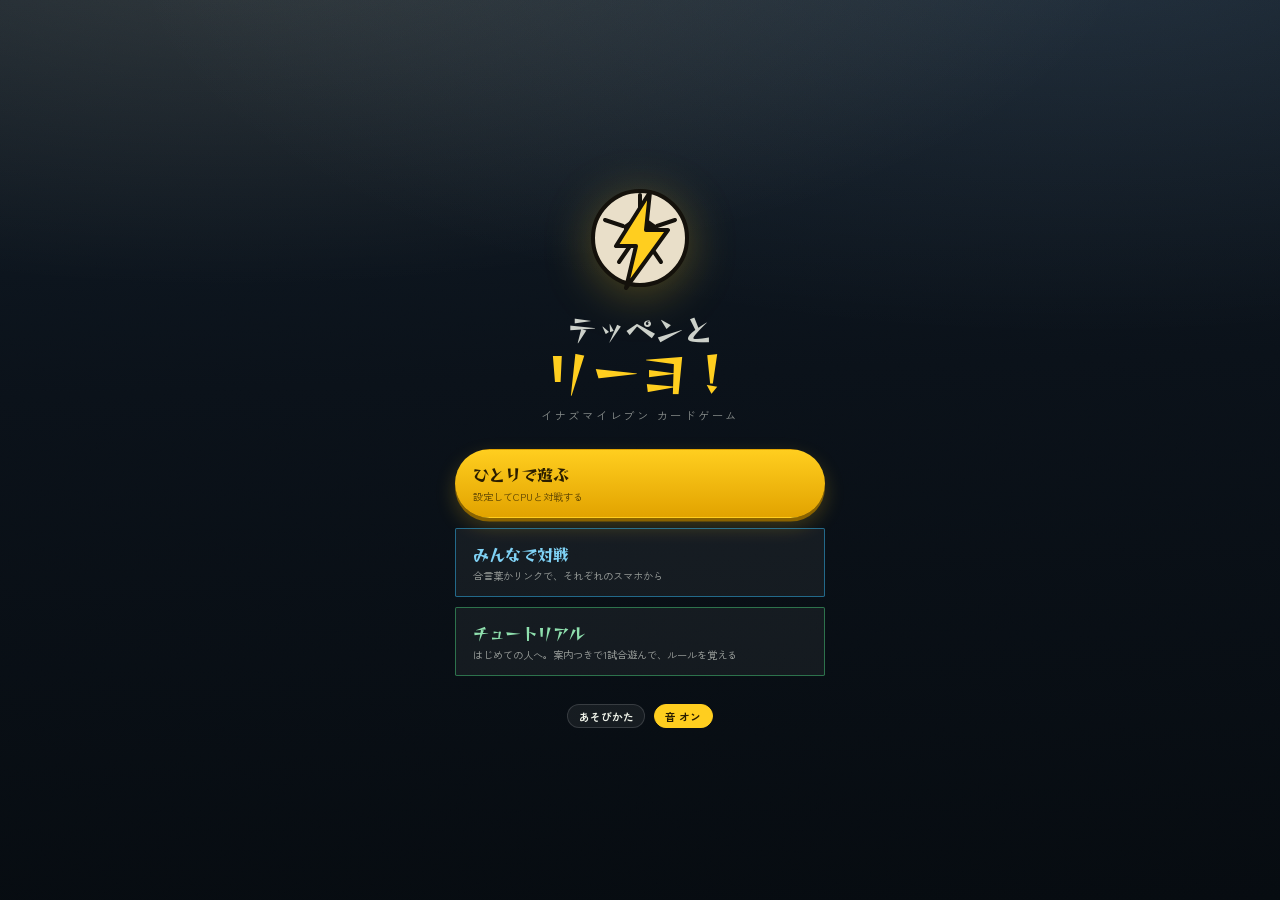
==== commit b7e6b3a3: "製品版にする：テストプレーを開発用へ移動・不便な点9件の修正・チュートリアル追加 Co-Authored-By: Claude Opus 5.5 <noreply@anthropic.com> Cla" ====
--- a/index.html
+++ b/index.html
@@ -12,6 +12,7 @@
 <link rel="stylesheet" href="css/card.css">
 <link rel="stylesheet" href="css/board.css">
 <link rel="stylesheet" href="css/fx.css">
+<link rel="stylesheet" href="css/tutorial.css">
 </head>
 <body>
 
@@ -39,6 +40,9 @@
     </button>
     <button type="button" class="homebtn homebtn--net" id="btnHomeNet" aria-label="みんなで対戦">
       <b>みんなで対戦</b><small>合言葉かリンクで、それぞれのスマホから</small>
+    </button>
+    <button type="button" class="homebtn homebtn--tut" id="btnHomeTut" aria-label="チュートリアル">
+      <b>チュートリアル</b><small>はじめての人へ。案内つきで1試合遊んで、ルールを覚える</small>
     </button>
     <button type="button" class="homebtn homebtn--test" id="btnHomeTest" aria-label="テストプレー">
       <b>テストプレー</b><small>数値をいじる／CPU同士で何百回も回す</small>
@@ -96,7 +100,7 @@
   </section>
 
   <div class="banner" id="banner" hidden>
-    <span id="bannerText"></span>
+    <span class="banner__text"><b id="bannerText"></b><small id="bannerSub"></small></span>
     <button type="button" class="banner__back" id="btnBannerBack" hidden>もどる</button>
   </div>
 </div>
@@ -113,7 +117,10 @@
     </div>
     <div class="chooser__body">
       <div class="chooser__incoming" id="chooserIncoming"></div>
-      <div class="chooser__cards" id="chooserCards"></div>
+      <div class="chooser__opts">
+        <div class="chooser__cap" id="chooserCardsCap" hidden></div>
+        <div class="chooser__cards" id="chooserCards"></div>
+      </div>
     </div>
     <div class="chooser__foot" id="chooserFoot"></div>
   </div>
@@ -322,6 +329,7 @@
 <script src="js/fx.js"></script>
 <script src="js/wire.js"></script>
 <script src="js/net.js"></script>
+<script src="js/tutorial.js"></script>
 <script src="js/ui.js"></script>
 </body>
 </html>
--- a/css/base.css
+++ b/css/base.css
@@ -126,6 +126,9 @@
   text-align:center;
 }
 .home[hidden]{ display:none; }
+/* hidden をつけた部品は、ほかの指定より優先して必ず隠す
+ * （.btn などに display を指定していると、hidden が効かなくなるため） */
+[hidden]{ display:none !important; }
 
 .home__badge{ inline-size:clamp(6rem,15vh,9rem); aspect-ratio:1; filter:drop-shadow(0 .5rem 1.6rem rgba(255,206,31,.28)); }
 .home__badge svg{ inline-size:100%; block-size:100%; }
--- a/css/card.css
+++ b/css/card.css
@@ -167,6 +167,12 @@
   background:var(--bolt); color:#3A2A00;
   font-size:0.7rem; padding:.1em 0; letter-spacing:.08em;
 }
+/* 相手の選手の「引き抜ける」は、顔を隠さないよう左上の小さな印にする */
+.opp .tile .card__hot{
+  inset-block:0 auto; inset-inline:0 auto;
+  font-size:.58rem; padding:.05em .4em; letter-spacing:0;
+  border-end-end-radius:var(--r-card);
+}
 .tcard .card__hot{ inset-inline-start:auto; inline-size:auto; padding:.1em .8em; border-start-start-radius:var(--r-card); }
 
 /* 相手の番：自分の札は沈む */
--- a/css/board.css
+++ b/css/board.css
@@ -153,26 +153,38 @@
 .hand__empty{ font-size:.8rem; opacity:.45; }
 
 /* ---------------- 中央バナー ---------------- */
+/* 手番の案内。場の山や選手に重ならないよう、場の左の空いた欄に出す
+ * （以前は中央に出していて、ディフェンス・キャッチの山の名前を隠していた） */
 .banner{
-  position:absolute; inset-inline:0; inset-block-start:15.5rem;
+  position:absolute; inset-inline-start:1rem; inset-block-start:18.9rem;
+  inline-size:6.8rem;
   z-index:25; text-align:center; pointer-events:none;
-  display:flex; flex-direction:column; align-items:center; gap:.4rem;
+  display:flex; flex-direction:column; align-items:stretch; gap:.35rem;
 }
 .banner[hidden]{ display:none; }
-.banner span{
-  display:inline-block;
-  font-family:var(--f-disp); font-size:1.05rem;
-  background:rgba(8,14,20,.9); color:var(--bolt);
-  border-block:0.13rem solid var(--bolt);
-  padding:.4em 1.5em;
-  box-shadow:0 0.6rem 1.8rem rgba(0,0,0,.6);
-}
+.banner__text{
+  display:grid; gap:.15rem;
+  font-family:var(--f-disp);
+  background:rgba(8,14,20,.92); color:var(--bolt);
+  border:0.13rem solid var(--bolt); border-radius:var(--r-card);
+  padding:.45em .4em;
+  box-shadow:0 0.4rem 1.2rem rgba(0,0,0,.5);
+  animation:bannerPulse 1.6s ease-in-out infinite;
+}
+.banner__text b{ font-weight:400; font-size:.86rem; line-height:1.3; white-space:nowrap; }
+.banner__text small{ font-family:var(--f-ui); font-size:.62rem; color:var(--line); opacity:.85; line-height:1.45; }
+.banner__text small:empty{ display:none; }
+@keyframes bannerPulse{
+  0%,100%{ box-shadow:0 0.4rem 1.2rem rgba(0,0,0,.5), 0 0 0 0 rgba(255,206,31,.45); }
+  50%    { box-shadow:0 0.4rem 1.2rem rgba(0,0,0,.5), 0 0 0 .35rem rgba(255,206,31,0); }
+}
+@media (prefers-reduced-motion: reduce){ .banner__text{ animation:none; } }
 .banner__back{
   pointer-events:auto; cursor:pointer;
   font-family:var(--f-disp); font-size:.85rem;
   background:var(--steel); color:var(--line); border:0;
-  border-radius:var(--r-chip); padding:.5em 1.6em;
-  min-block-size:2.75rem;                 /* 指で押せる大きさ */
+  border-radius:var(--r-chip); padding:.4em .6em;
+  min-block-size:2.4rem;                  /* 指で押せる大きさ */
   box-shadow:0 .19rem 0 #16232E, 0 .5rem 1rem rgba(0,0,0,.5);
 }
 .banner__back[hidden]{ display:none; }
@@ -238,11 +250,14 @@
 .chooser__title{ font-family:var(--f-disp); font-size:1.35rem; margin:0 0 .2rem; font-weight:400; }
 .chooser__sub{ font-size:.85rem; opacity:.78; margin:0 0 .6rem; line-height:1.6; }
 .chooser__body{ display:flex; gap:1.2rem; align-items:flex-start; min-block-size:0; flex:1 1 auto; }
-.chooser__incoming{ flex:0 0 auto; }
+.chooser__incoming{ flex:0 0 auto; display:grid; gap:.3rem; align-content:start; }
+.chooser__opts{ flex:1 1 auto; min-inline-size:0; display:grid; gap:.3rem; align-content:start; }
+/* 「相手の技」「あなたの受け方」の見出し */
+.chooser__cap{ font-size:.72rem; font-weight:700; letter-spacing:.08em; color:var(--bolt); opacity:.9; }
 .chooser__incoming:empty{ display:none; }
 .chooser__incoming .tcard{ --cw:18rem; cursor:default; }
 .chooser__cards{
-  flex:1 1 auto; min-inline-size:0;
+  min-inline-size:0;
   display:flex; flex-wrap:wrap; gap:.7rem; align-content:flex-start;
   overflow-y:auto; overscroll-behavior:contain; max-block-size:60vh;
   padding:.2rem;
@@ -270,11 +285,15 @@
 .stage[data-mode="tall"] .hud{ padding:0 .5rem; gap:.4rem; }
 .stage[data-mode="tall"] .hud__brand{ display:none; }
 .stage[data-mode="tall"] .hud__scores{ gap:.25rem; }
-.stage[data-mode="tall"] .pscore{ flex:0 1 4.6rem; padding:.14rem .3rem; gap:0 .25rem; }
+.stage[data-mode="tall"] .pscore{ flex:1 1 5.4rem; padding:.14rem .3rem; gap:0 .25rem; }
 .stage[data-mode="tall"] .pscore__n{ font-size:1rem; }
 .stage[data-mode="tall"] .pscore__name{ font-size:.6rem; }
 .stage[data-mode="tall"] .pscore__meta{ display:none; }
+/* 縦持ちでは得点欄のボール印を外す（名前が切れるため。ボールは相手欄と手札の横にも出ている） */
+.stage[data-mode="tall"] .pscore__ball{ display:none; }
 .stage[data-mode="tall"] .tool{ font-size:.62rem; padding:.4em .7em; }
+/* 縦持ちでは「あそびかた」を上の欄から外す（得点欄の名前が切れるため）。設定画面からは開ける */
+.stage[data-mode="tall"] #btnRules{ display:none; }
 
 .stage[data-mode="tall"] .bench{ padding:.28rem .5rem .3rem; gap:.2rem; }
 .stage[data-mode="tall"] .bench--them{ gap:.3rem; }
@@ -300,8 +319,15 @@
 .stage[data-mode="tall"] .handrow{ padding:.3rem .5rem .4rem; gap:.35rem; }
 .stage[data-mode="tall"] .handrow__side{ inline-size:1.6rem; flex-direction:column; gap:.3rem; }
 .stage[data-mode="tall"] .ballmark{ inline-size:1.5rem; block-size:1.5rem; font-size:.9rem; }
-.stage[data-mode="tall"] .banner{ inset-block-start:11rem; }
-.stage[data-mode="tall"] .banner span{ font-size:.85rem; padding:.35em 1em; }
+/* 縦持ち：山札・コインの右の空いた欄に出す */
+.stage[data-mode="tall"] .banner{
+  inset-block-start:16.55rem; inset-inline-start:8rem; inset-inline-end:.5rem; inline-size:auto;
+  flex-direction:row; align-items:center;
+}
+.stage[data-mode="tall"] .banner__text{ flex:1 1 auto; padding:.3em .5em; gap:0; }
+.stage[data-mode="tall"] .banner__text b{ font-size:.8rem; }
+.stage[data-mode="tall"] .banner__text small{ font-size:.55rem; }
+.stage[data-mode="tall"] .banner__back{ flex:0 0 auto; min-block-size:2.2rem; padding:.3em .9em; font-size:.72rem; }
 
 /* 場の山（縦持ち用の小さい札） */
 .pilechip{
@@ -320,6 +346,18 @@
 .pilechip.is-live{ border-color:var(--bolt); box-shadow:0 0 .6rem rgba(255,206,31,.6); }
 .pilechip.is-live .pilechip__n{ color:#fff; }
 
+/* 縦持ちの選択パネル：横に並べるとはみ出すので、相手の技の下に受け方を並べる */
+body[data-layout="tall"] .chooser__panel{ padding:.8rem .8rem 1rem; }
+body[data-layout="tall"] .chooser__title{ font-size:1.1rem; }
+body[data-layout="tall"] .chooser__sub{ font-size:.75rem; margin-block-end:.4rem; }
+body[data-layout="tall"] .chooser__body{ flex-direction:column; gap:.6rem; overflow-y:auto; }
+body[data-layout="tall"] .chooser__incoming .tcard{ --cw:13rem; }
+body[data-layout="tall"] .chooser__opts{ inline-size:100%; }
+body[data-layout="tall"] .chooser__cards{ gap:.5rem; max-block-size:none; overflow:visible; }
+body[data-layout="tall"] .chooser__cards .opt .tcard{ --cw:10.6rem; }
+body[data-layout="tall"] .chooser__cards .opt .tile{ --tw:4.6rem; }
+body[data-layout="tall"] .bare{ inline-size:7rem; block-size:5.6rem; }
+
 /* 縦持ちでは選択パネルを下から出す */
 .stage[data-mode="tall"] ~ .chooser .chooser__panel,
 body:has(.stage[data-mode="tall"]) .chooser__panel{
--- a/css/fx.css
+++ b/css/fx.css
@@ -294,6 +294,9 @@
   pointer-events:auto;
 }
 .finish__word{ font-family:var(--f-disp); font-size:4rem; color:var(--bolt); }
+body[data-layout="tall"] .finish__word{ font-size:2.3rem; text-align:center; }
+body[data-layout="tall"] .finish__scores div{ min-inline-size:16rem; }
+.finish__btns{ display:flex; gap:.8rem; flex-wrap:wrap; justify-content:center; }
 .finish__sub{ font-size:.95rem; opacity:.8; text-align:center; line-height:1.8; }
 .finish__scores{ display:grid; gap:.35rem; font-family:var(--f-num); font-size:1rem; }
 .finish__scores div{ display:flex; gap:2rem; justify-content:space-between; min-inline-size:22rem; }
--- a/css/tutorial.css
+++ b/css/tutorial.css
@@ -0,0 +1,48 @@
+/* テッペンとリーヨ！ ── チュートリアルの案内 */
+
+/* ホームの入口 */
+.homebtn--tut{ border-color:rgba(63,174,106,.6); }
+.homebtn--tut b{ color:#8FE0AE; }
+
+/* 案内の吹き出し。盤面・選択パネルより手前に出す */
+.tut{
+  position:fixed; z-index:90;
+  display:grid; gap:.45rem;
+  padding:.7rem .9rem .8rem;
+  background:rgba(8,14,20,.97); color:var(--line);
+  border:0.13rem solid #3FAE6A; border-radius:var(--r-card);
+  box-shadow:0 .8rem 2.2rem rgba(0,0,0,.65);
+  font-family:var(--f-ui); font-size:.86rem; line-height:1.7;
+}
+.tut__head{ display:flex; justify-content:space-between; align-items:center; }
+.tut__tag{ font-size:.66rem; font-weight:700; letter-spacing:.12em; color:#8FE0AE; }
+.tut__quit{
+  background:none; border:1px solid rgba(255,255,255,.25); color:var(--line);
+  border-radius:var(--r-chip); font-size:.66rem; padding:.2em .9em; cursor:pointer; font-family:var(--f-ui);
+  min-block-size:1.8rem;
+}
+.tut__text b{
+  display:block; font-family:var(--f-disp); font-weight:400; font-size:1.02rem; color:var(--bolt);
+  margin-block-end:.15rem;
+}
+.tut__text b.inl{ display:inline; font-family:var(--f-ui); font-weight:700; font-size:inherit; margin:0; }
+.tut__foot{ display:flex; justify-content:flex-end; }
+.tut__foot:empty{ display:none; }
+.tut__next{ padding:.55em 1.8em; }
+
+/* 説明を読んでいるあいだは盤面をさわれないようにする（透明な幕） */
+.tut-block{ position:fixed; inset:0; z-index:89; }
+
+/* 説明している部分を目立たせる */
+.tut-focus{
+  outline:0.2rem solid #3FAE6A; outline-offset:-0.1rem;
+  animation:tutFocus 1.4s ease-in-out infinite;
+}
+@keyframes tutFocus{
+  0%,100%{ outline-color:rgba(63,174,106,1); }
+  50%    { outline-color:rgba(63,174,106,.35); }
+}
+@media (prefers-reduced-motion: reduce){ .tut-focus{ animation:none; } }
+
+body[data-layout="tall"] .tut{ font-size:.78rem; line-height:1.6; padding:.55rem .7rem .65rem; }
+body[data-layout="tall"] .tut__text b{ font-size:.9rem; }
